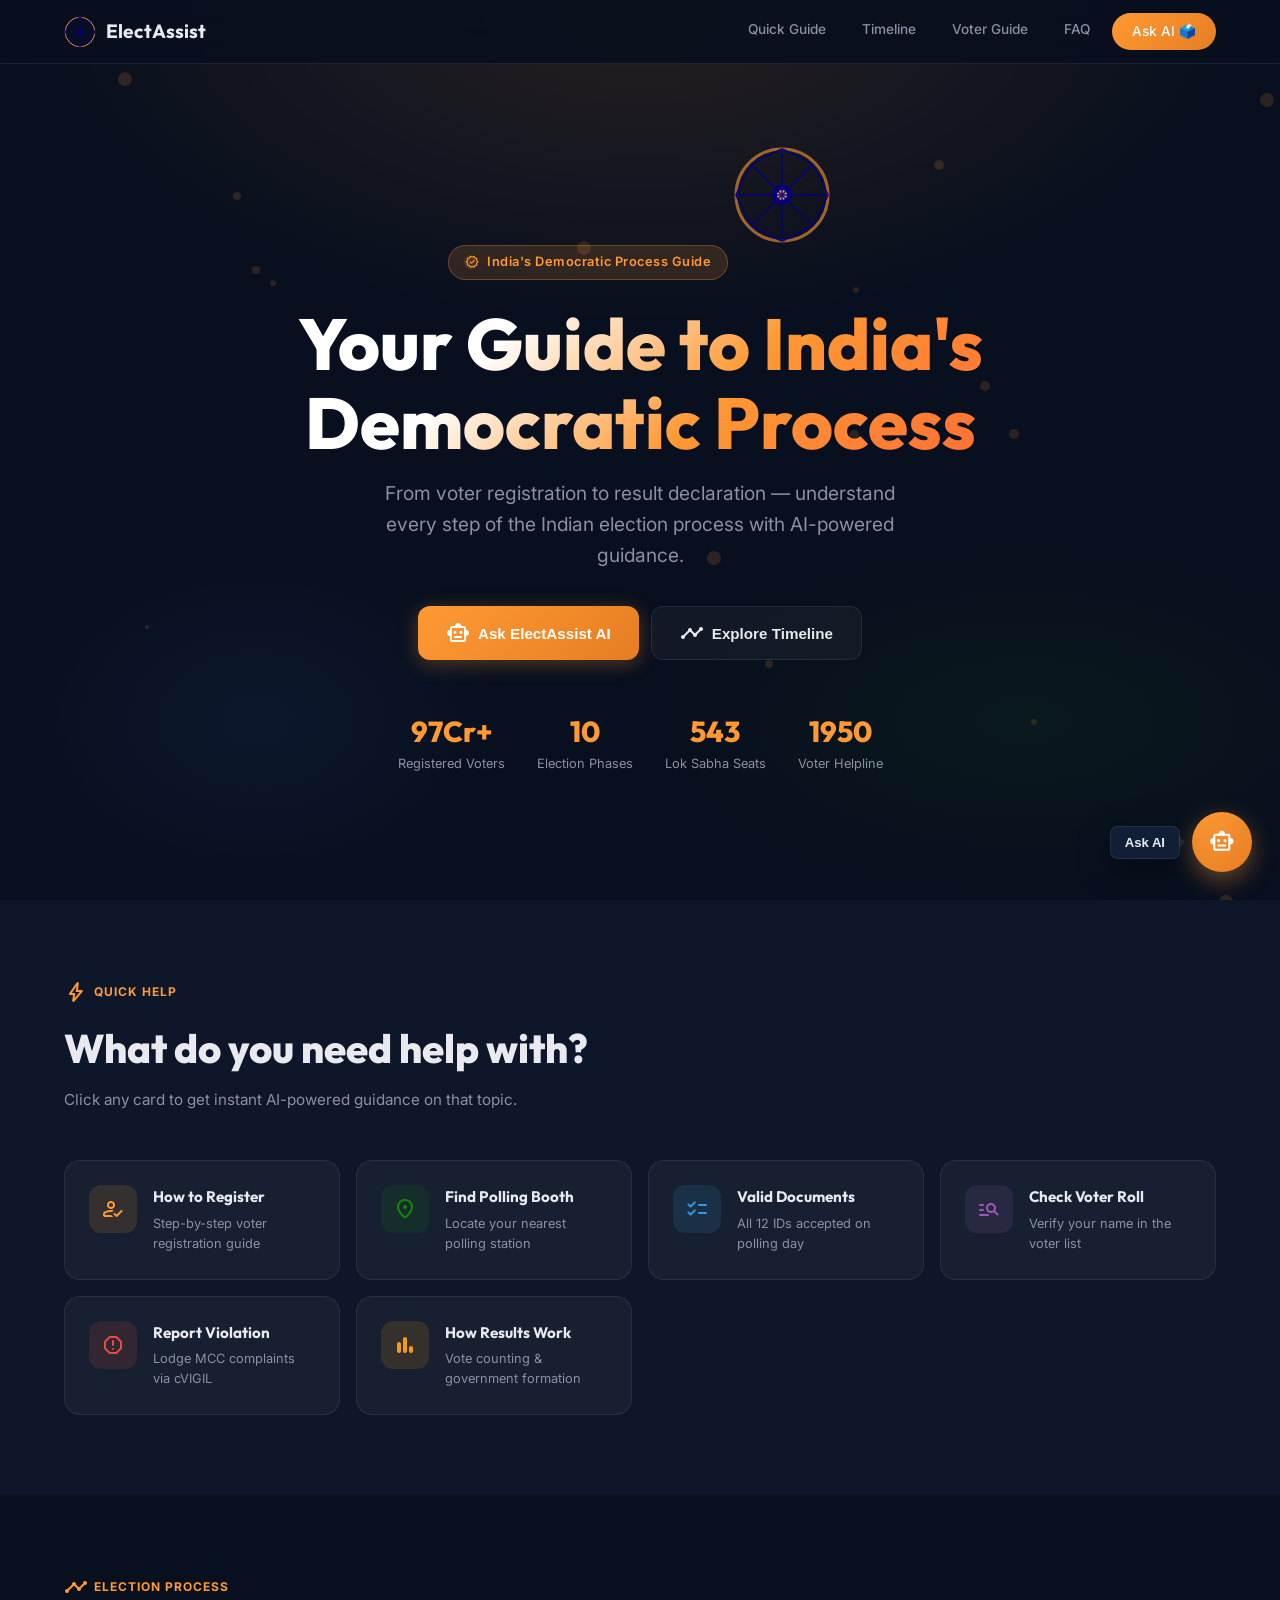
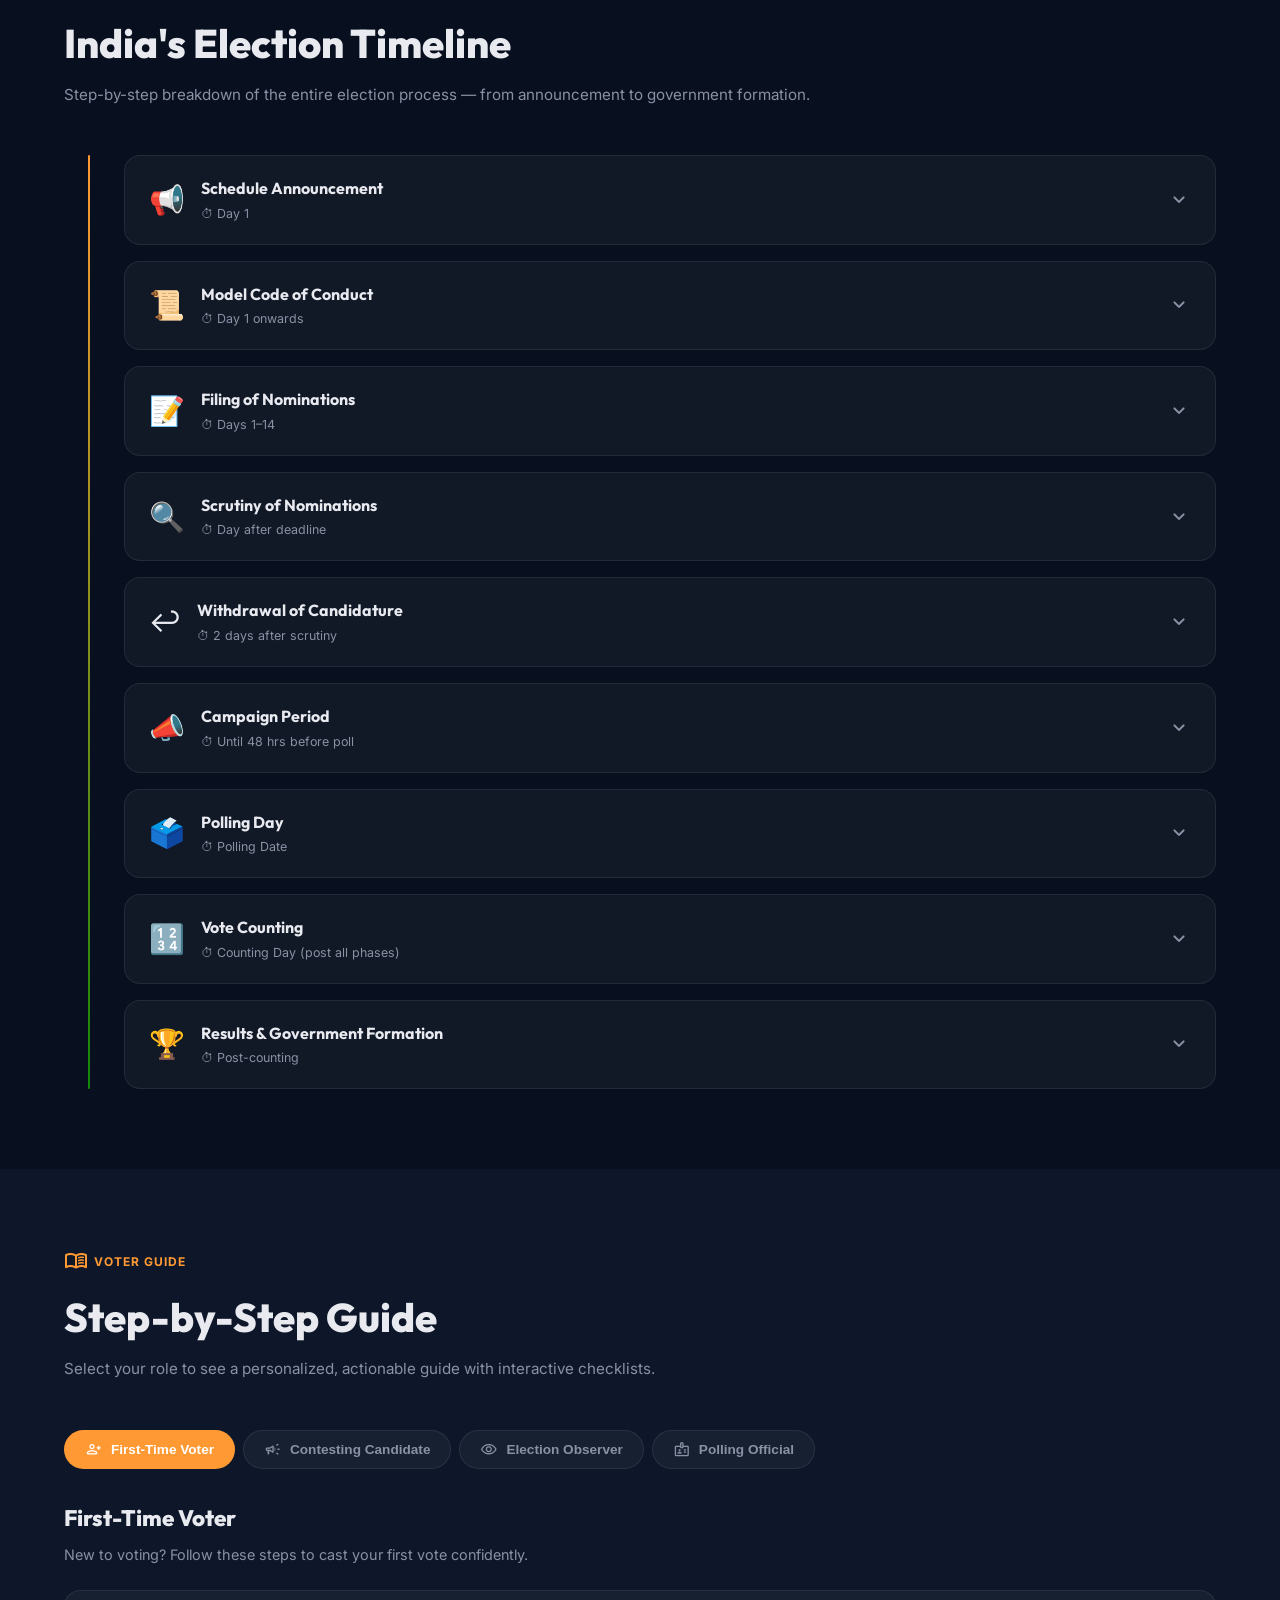
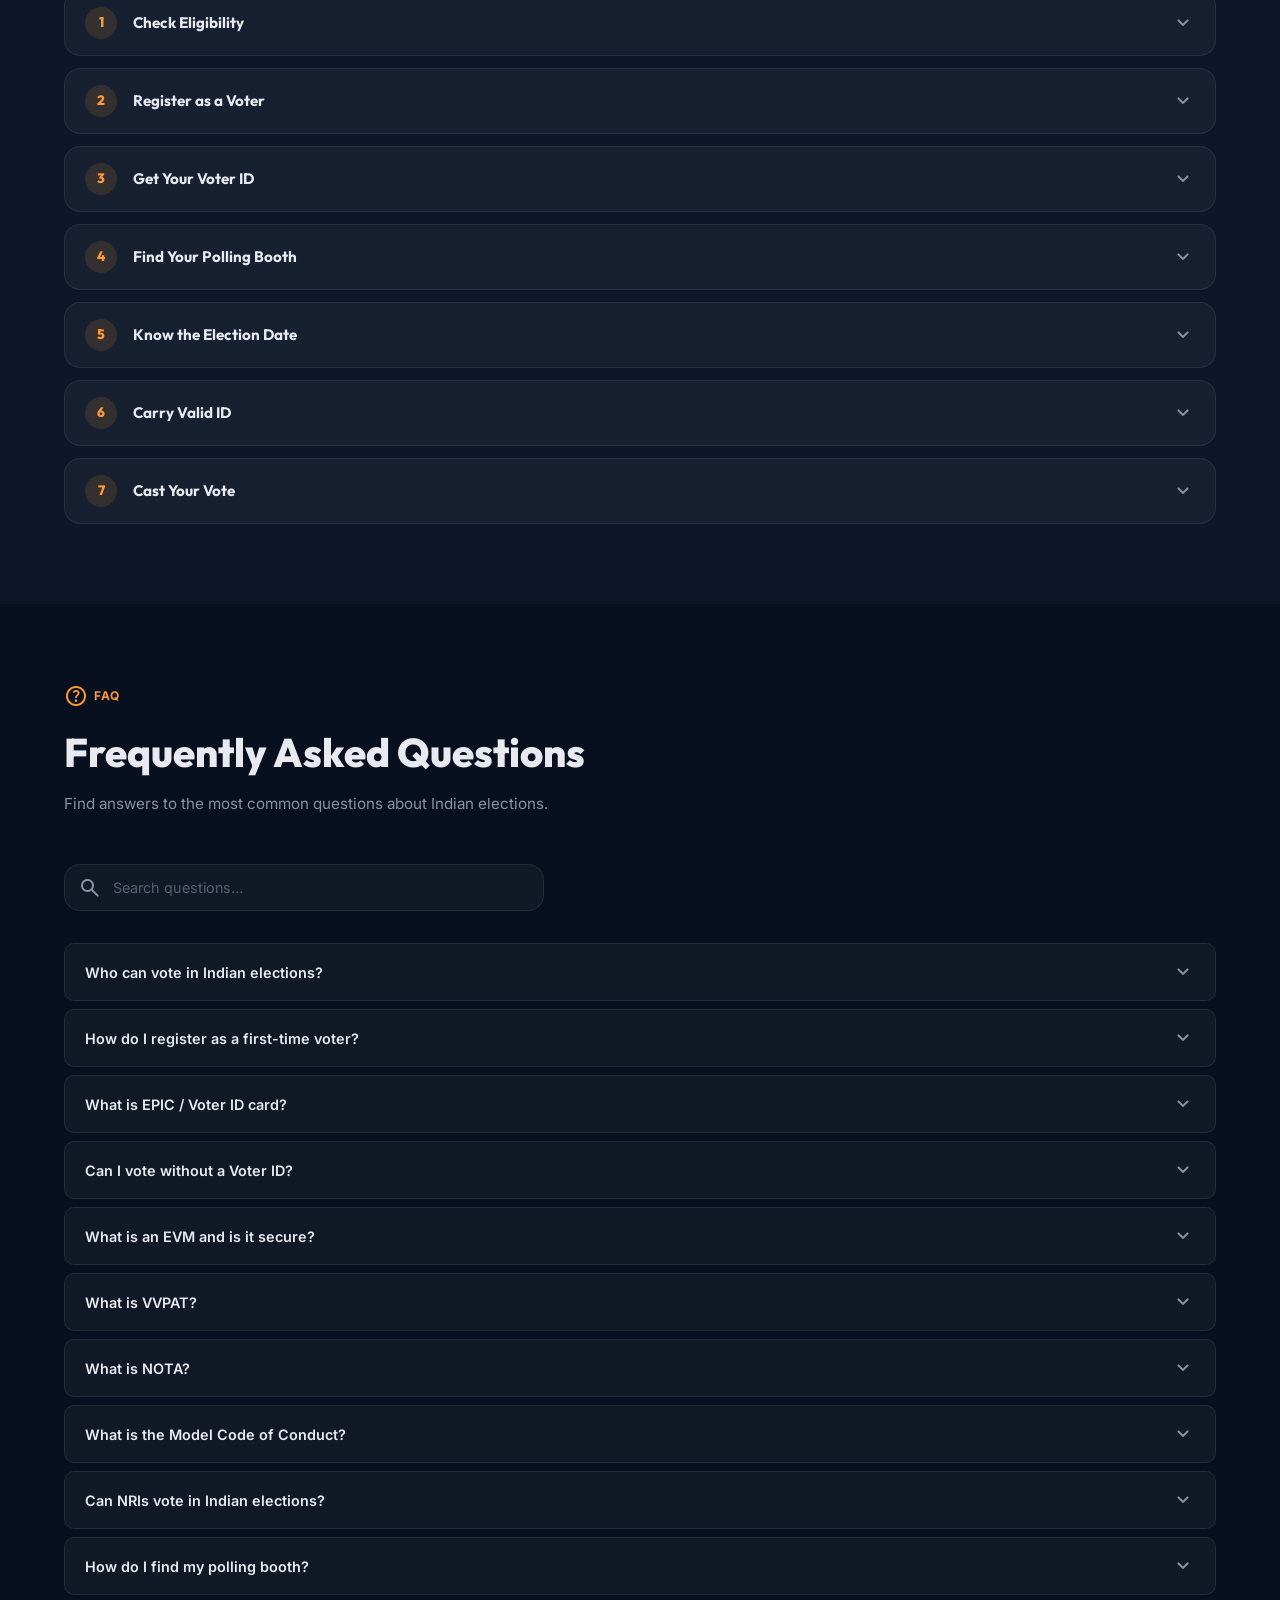
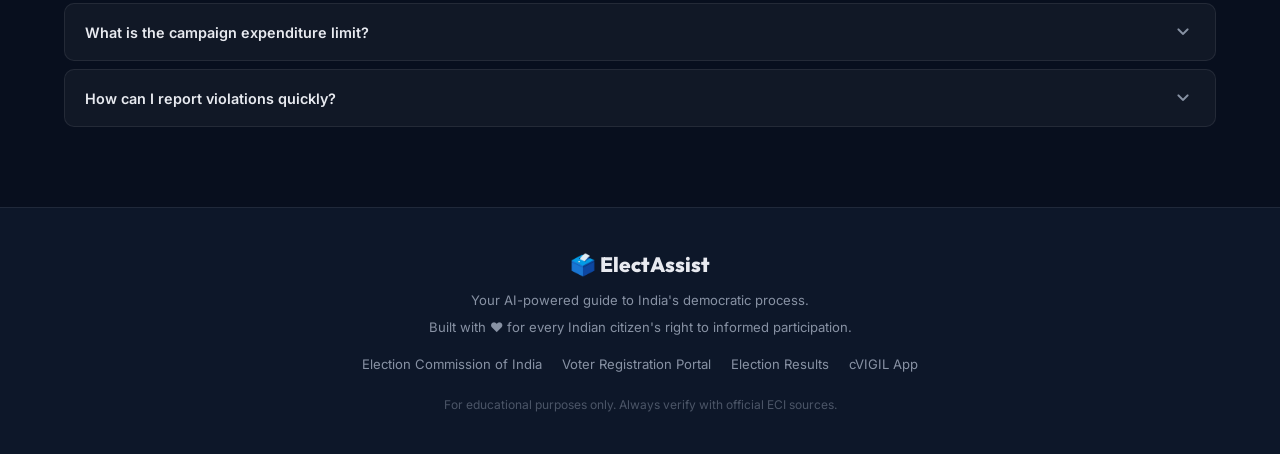
==== index.html @ b1b95fb3 "Fix apiKey ReferenceError in sendMessage" ====
<!DOCTYPE html>
<html lang="en">
<head>
  <meta charset="UTF-8" />
  <meta name="viewport" content="width=device-width, initial-scale=1.0" />
  <meta name="description" content="ElectAssist — Your AI-powered guide to India's election process. Understand voter registration, election timelines, EVMs, candidate nomination, and more." />
  <meta property="og:title" content="ElectAssist — India Election Process Assistant" />
  <meta property="og:description" content="Interactive AI guide to understanding Indian elections, voter registration, timelines, and democratic processes." />
  <title>ElectAssist — India Election Process Assistant</title>
  <link rel="stylesheet" href="styles.css" />
  <link rel="stylesheet" href="https://fonts.googleapis.com/css2?family=Material+Symbols+Rounded:opsz,wght,FILL,GRAD@24,400,1,0" />
</head>
<body>

<!-- ── NAV ── -->
<nav>
  <a href="#" class="nav-logo">
    <svg class="chakra-icon" viewBox="0 0 100 100" fill="none" xmlns="http://www.w3.org/2000/svg">
      <circle cx="50" cy="50" r="46" stroke="#FF9933" stroke-width="3"/>
      <circle cx="50" cy="50" r="8" fill="#000080"/>
      <g stroke="#000080" stroke-width="2.2">
        <line x1="50" y1="4" x2="50" y2="96"/>
        <line x1="4" y1="50" x2="96" y2="50"/>
        <line x1="19.7" y1="19.7" x2="80.3" y2="80.3"/>
        <line x1="80.3" y1="19.7" x2="19.7" y2="80.3"/>
        <line x1="50" y1="4" x2="67.3" y2="12"/>
        <line x1="50" y1="4" x2="32.7" y2="12"/>
        <line x1="96" y1="50" x2="88" y2="67.3"/>
        <line x1="96" y1="50" x2="88" y2="32.7"/>
        <line x1="50" y1="96" x2="32.7" y2="88"/>
        <line x1="50" y1="96" x2="67.3" y2="88"/>
        <line x1="4" y1="50" x2="12" y2="32.7"/>
        <line x1="4" y1="50" x2="12" y2="67.3"/>
        <line x1="19.7" y1="19.7" x2="12" y2="32.7"/>
        <line x1="19.7" y1="19.7" x2="32.7" y2="12"/>
        <line x1="80.3" y1="19.7" x2="67.3" y2="12"/>
        <line x1="80.3" y1="19.7" x2="88" y2="32.7"/>
        <line x1="80.3" y1="80.3" x2="88" y2="67.3"/>
        <line x1="80.3" y1="80.3" x2="67.3" y2="88"/>
        <line x1="19.7" y1="80.3" x2="32.7" y2="88"/>
        <line x1="19.7" y1="80.3" x2="12" y2="67.3"/>
        <line x1="50" y1="4" x2="57" y2="7.5"/>
        <line x1="50" y1="4" x2="43" y2="7.5"/>
        <line x1="96" y1="50" x2="92.5" y2="57"/>
        <line x1="96" y1="50" x2="92.5" y2="43"/>
      </g>
    </svg>
    ElectAssist
  </a>
  <div class="nav-links">
    <a href="#quick-actions">Quick Guide</a>
    <a href="#timeline">Timeline</a>
    <a href="#guide">Voter Guide</a>
    <a href="#faq">FAQ</a>
    <a href="#" class="nav-cta" onclick="toggleChat(); return false;">Ask AI 🗳️</a>
  </div>
</nav>

<!-- ── HERO ── -->
<section id="hero">
  <div class="hero-bg"></div>
  <div class="hero-particles" id="particles"></div>
  <div class="hero-content">
    <div class="hero-badge">
      <span class="material-symbols-rounded" style="font-size:0.9rem">verified</span>
      India's Democratic Process Guide
    </div>
    <svg class="hero-ashoka" viewBox="0 0 200 200" fill="none" xmlns="http://www.w3.org/2000/svg">
      <circle cx="100" cy="100" r="92" stroke="#FF9933" stroke-width="6" opacity="0.6"/>
      <circle cx="100" cy="100" r="20" fill="#000080"/>
      <circle cx="100" cy="100" r="10" fill="#FF9933"/>
      <g stroke="#000080" stroke-width="3" opacity="0.9">
        <line x1="100" y1="8" x2="100" y2="192"/>
        <line x1="8" y1="100" x2="192" y2="100"/>
        <line x1="39.4" y1="39.4" x2="160.6" y2="160.6"/>
        <line x1="160.6" y1="39.4" x2="39.4" y2="160.6"/>
        <line x1="100" y1="8" x2="134.6" y2="24"/>
        <line x1="100" y1="8" x2="65.4" y2="24"/>
        <line x1="192" y1="100" x2="176" y2="134.6"/>
        <line x1="192" y1="100" x2="176" y2="65.4"/>
        <line x1="100" y1="192" x2="65.4" y2="176"/>
        <line x1="100" y1="192" x2="134.6" y2="176"/>
        <line x1="8" y1="100" x2="24" y2="65.4"/>
        <line x1="8" y1="100" x2="24" y2="134.6"/>
        <line x1="39.4" y1="39.4" x2="24" y2="65.4"/>
        <line x1="39.4" y1="39.4" x2="65.4" y2="24"/>
        <line x1="160.6" y1="39.4" x2="134.6" y2="24"/>
        <line x1="160.6" y1="39.4" x2="176" y2="65.4"/>
        <line x1="160.6" y1="160.6" x2="176" y2="134.6"/>
        <line x1="160.6" y1="160.6" x2="134.6" y2="176"/>
        <line x1="39.4" y1="160.6" x2="65.4" y2="176"/>
        <line x1="39.4" y1="160.6" x2="24" y2="134.6"/>
        <line x1="100" y1="8" x2="114" y2="15"/>
        <line x1="100" y1="8" x2="86" y2="15"/>
        <line x1="192" y1="100" x2="185" y2="114"/>
        <line x1="192" y1="100" x2="185" y2="86"/>
        <line x1="100" y1="192" x2="86" y2="185"/>
        <line x1="100" y1="192" x2="114" y2="185"/>
        <line x1="8" y1="100" x2="15" y2="86"/>
        <line x1="8" y1="100" x2="15" y2="114"/>
      </g>
    </svg>
    <h1 class="hero-title">Your Guide to India's Democratic Process</h1>
    <p class="hero-subtitle">
      From voter registration to result declaration — understand every step of the Indian election process with AI-powered guidance.
    </p>
    <div class="hero-btns">
      <button class="btn-primary" onclick="toggleChat()">
        <span class="material-symbols-rounded">smart_toy</span> Ask ElectAssist AI
      </button>
      <button class="btn-secondary" onclick="document.getElementById('timeline').scrollIntoView({behavior:'smooth'})">
        <span class="material-symbols-rounded">timeline</span> Explore Timeline
      </button>
    </div>
    <div class="hero-stats">
      <div class="stat"><div class="stat-num">97Cr+</div><div class="stat-label">Registered Voters</div></div>
      <div class="stat"><div class="stat-num">10</div><div class="stat-label">Election Phases</div></div>
      <div class="stat"><div class="stat-num">543</div><div class="stat-label">Lok Sabha Seats</div></div>
      <div class="stat"><div class="stat-num">1950</div><div class="stat-label">Voter Helpline</div></div>
    </div>
  </div>
</section>

<!-- ── QUICK ACTIONS ── -->
<section id="quick-actions">
  <div class="section-label"><span class="material-symbols-rounded">bolt</span> Quick Help</div>
  <h2 class="section-title">What do you need help with?</h2>
  <p class="section-sub">Click any card to get instant AI-powered guidance on that topic.</p>
  <div class="qa-grid" id="qa-grid"></div>
</section>

<!-- ── TIMELINE ── -->
<section id="timeline">
  <div class="section-label"><span class="material-symbols-rounded">timeline</span> Election Process</div>
  <h2 class="section-title">India's Election Timeline</h2>
  <p class="section-sub">Step-by-step breakdown of the entire election process — from announcement to government formation.</p>
  <div class="timeline-container">
    <div class="timeline-track"></div>
    <div class="timeline-items" id="timeline-items"></div>
  </div>
</section>

<!-- ── VOTER GUIDE ── -->
<section id="guide">
  <div class="section-label"><span class="material-symbols-rounded">menu_book</span> Voter Guide</div>
  <h2 class="section-title">Step-by-Step Guide</h2>
  <p class="section-sub">Select your role to see a personalized, actionable guide with interactive checklists.</p>
  <div class="guide-tabs" id="guide-tabs"></div>
  <div id="guide-content"></div>
</section>

<!-- ── FAQ ── -->
<section id="faq">
  <div class="section-label"><span class="material-symbols-rounded">help</span> FAQ</div>
  <h2 class="section-title">Frequently Asked Questions</h2>
  <p class="section-sub">Find answers to the most common questions about Indian elections.</p>
  <div class="faq-search-wrap">
    <span class="material-symbols-rounded faq-search-icon">search</span>
    <input type="text" id="faq-search" class="faq-search" placeholder="Search questions…" autocomplete="off" />
  </div>
  <div class="faq-list" id="faq-list"></div>
</section>

<!-- ── FOOTER ── -->
<footer>
  <div class="footer-logo">🗳️ ElectAssist</div>
  <p>Your AI-powered guide to India's democratic process.</p>
  <p style="margin-top:6px">Built with ❤️ for every Indian citizen's right to informed participation.</p>
  <div class="footer-links">
    <a href="https://eci.gov.in" target="_blank" rel="noopener">Election Commission of India</a>
    <a href="https://voters.eci.gov.in" target="_blank" rel="noopener">Voter Registration Portal</a>
    <a href="https://results.eci.gov.in" target="_blank" rel="noopener">Election Results</a>
    <a href="https://cvigil.eci.gov.in" target="_blank" rel="noopener">cVIGIL App</a>
  </div>
  <p style="margin-top:20px; font-size:0.75rem; opacity:0.5">For educational purposes only. Always verify with official ECI sources.</p>
</footer>

<!-- ── CHAT FAB ── -->
<button id="chat-fab" aria-label="Open Election Assistant">
  <span class="material-symbols-rounded">smart_toy</span>
  <span id="chat-fab-label">Ask AI</span>
</button>

<!-- ── CHAT PANEL ── -->
<div id="chat-panel" role="dialog" aria-label="ElectAssist Chat">
  <div class="chat-header">
    <div class="chat-avatar">🗳️</div>
    <div class="chat-header-info">
      <h4>ElectAssist AI</h4>
      <div class="chat-status">Online · India Elections Expert</div>
    </div>
    <button id="chat-close" aria-label="Close chat"><span class="material-symbols-rounded">close</span></button>
  </div>

  <div class="chat-messages" id="chat-messages"></div>

  <div class="chat-chips">
    <button class="chat-chip" data-msg="How do I register as a voter?">📋 Register</button>
    <button class="chat-chip" data-msg="What is VVPAT and how does it work?">🖨️ VVPAT</button>
    <button class="chat-chip" data-msg="What is NOTA?">❌ NOTA</button>
    <button class="chat-chip" data-msg="How do I report a MCC violation using cVIGIL?">🚨 Report</button>
    <button class="chat-chip" data-msg="What documents do I need to vote?">🪪 Valid IDs</button>
  </div>

  <div class="chat-input-row">
    <input type="text" id="chat-input" placeholder="Ask about Indian elections…" autocomplete="off" />
    <button id="chat-send" aria-label="Send">
      <span class="material-symbols-rounded">send</span>
    </button>
  </div>
</div>

<script src="data.js?v=7"></script>
<script src="app.js?v=7"></script>
</body>
</html>
---- styles.css ----
@import url('https://fonts.googleapis.com/css2?family=Outfit:wght@300;400;500;600;700;800&family=Inter:wght@300;400;500;600&display=swap');
@import url('https://fonts.googleapis.com/css2?family=Material+Symbols+Rounded:opsz,wght,FILL,GRAD@24,400,1,0');

:root {
  --bg: #080f1e;
  --bg2: #0d1729;
  --bg3: #111f36;
  --glass: rgba(255,255,255,0.04);
  --glass-border: rgba(255,255,255,0.08);
  --saffron: #FF9933;
  --saffron-dim: rgba(255,153,51,0.15);
  --green: #138808;
  --green-dim: rgba(19,136,8,0.15);
  --blue: #3a7bd5;
  --blue-dim: rgba(58,123,213,0.15);
  --purple: #8e44ad;
  --red: #e74c3c;
  --gold: #f1c40f;
  --text: #e8eaf0;
  --text-muted: #8892a4;
  --text-dim: #556070;
  --radius: 16px;
  --radius-sm: 10px;
  --shadow: 0 8px 32px rgba(0,0,0,0.4);
  --transition: 0.3s cubic-bezier(0.4,0,0.2,1);
}

*, *::before, *::after { box-sizing: border-box; margin: 0; padding: 0; }

html { scroll-behavior: smooth; }

body {
  font-family: 'Inter', sans-serif;
  background: var(--bg);
  color: var(--text);
  line-height: 1.6;
  overflow-x: hidden;
}

h1,h2,h3,h4 { font-family: 'Outfit', sans-serif; }

a { color: inherit; text-decoration: none; }

/* ── SCROLLBAR ── */
::-webkit-scrollbar { width: 6px; }
::-webkit-scrollbar-track { background: var(--bg); }
::-webkit-scrollbar-thumb { background: var(--glass-border); border-radius: 3px; }

/* ── NAV ── */
nav {
  position: fixed; top: 0; left: 0; right: 0; z-index: 100;
  display: flex; align-items: center; justify-content: space-between;
  padding: 0 5%; height: 64px;
  background: rgba(8,15,30,0.85);
  backdrop-filter: blur(20px);
  border-bottom: 1px solid var(--glass-border);
}
.nav-logo { display: flex; align-items: center; gap: 10px; font-family:'Outfit',sans-serif; font-weight:700; font-size:1.2rem; }
.nav-logo .chakra-icon { width:32px; height:32px; animation: spin 20s linear infinite; }
.nav-links { display:flex; gap:8px; }
.nav-links a {
  padding:6px 14px; border-radius:20px; font-size:0.85rem; font-weight:500;
  color:var(--text-muted); transition:var(--transition);
}
.nav-links a:hover { color:var(--text); background:var(--glass); }
.nav-cta {
  background: linear-gradient(135deg, var(--saffron), #e67e22);
  color:#fff !important; padding:8px 20px !important; border-radius:20px !important;
}
.nav-cta:hover { opacity:0.9; transform:translateY(-1px); }

/* ── HERO ── */
#hero {
  min-height: 100vh; display:flex; align-items:center; justify-content:center;
  text-align:center; padding: 80px 5% 60px;
  position:relative; overflow:hidden;
}
.hero-bg {
  position:absolute; inset:0; z-index:0;
  background: radial-gradient(ellipse 80% 60% at 50% 0%, rgba(255,153,51,0.12) 0%, transparent 60%),
              radial-gradient(ellipse 60% 40% at 80% 80%, rgba(19,136,8,0.08) 0%, transparent 50%),
              radial-gradient(ellipse 40% 40% at 20% 80%, rgba(58,123,213,0.08) 0%, transparent 50%);
}
.hero-particles { position:absolute; inset:0; z-index:0; overflow:hidden; }
.particle {
  position:absolute; border-radius:50%;
  background:var(--saffron); opacity:0.15;
  animation: float var(--dur, 8s) ease-in-out infinite;
  animation-delay: var(--delay, 0s);
}
.hero-content { position:relative; z-index:1; max-width:760px; margin:0 auto; }
.hero-badge {
  display:inline-flex; align-items:center; gap:8px;
  background:var(--saffron-dim); border:1px solid rgba(255,153,51,0.3);
  color:var(--saffron); padding:6px 16px; border-radius:20px;
  font-size:0.8rem; font-weight:600; letter-spacing:0.5px;
  margin-bottom:24px; animation: fadeUp 0.6s ease both;
}
.hero-ashoka {
  width:100px; height:100px; margin:0 auto 24px;
  animation: fadeUp 0.7s ease both, spin 30s linear infinite;
}
.hero-title {
  font-size: clamp(2.5rem, 6vw, 4.5rem);
  font-weight:800; line-height:1.1;
  background: linear-gradient(135deg, #fff 30%, var(--saffron) 60%, #FF6B35 100%);
  -webkit-background-clip:text; -webkit-text-fill-color:transparent;
  animation: fadeUp 0.8s ease both;
}
.hero-subtitle {
  font-size: clamp(1rem, 2vw, 1.2rem); color:var(--text-muted);
  margin:16px auto 36px; max-width:520px;
  animation: fadeUp 0.9s ease both;
}
.hero-btns { display:flex; gap:12px; justify-content:center; flex-wrap:wrap; animation: fadeUp 1s ease both; }
.btn-primary {
  display:inline-flex; align-items:center; gap:8px;
  background:linear-gradient(135deg, var(--saffron), #e67e22);
  color:#fff; padding:14px 28px; border-radius:12px;
  font-weight:600; font-size:0.95rem; border:none; cursor:pointer;
  transition:var(--transition); box-shadow:0 4px 20px rgba(255,153,51,0.3);
}
.btn-primary:hover { transform:translateY(-2px); box-shadow:0 8px 30px rgba(255,153,51,0.4); }
.btn-secondary {
  display:inline-flex; align-items:center; gap:8px;
  background:var(--glass); border:1px solid var(--glass-border);
  color:var(--text); padding:14px 28px; border-radius:12px;
  font-weight:600; font-size:0.95rem; cursor:pointer;
  transition:var(--transition); backdrop-filter:blur(10px);
}
.btn-secondary:hover { background:rgba(255,255,255,0.08); transform:translateY(-2px); }
.hero-stats { display:flex; gap:32px; justify-content:center; margin-top:48px; flex-wrap:wrap; animation: fadeUp 1.1s ease both; }
.stat { text-align:center; }
.stat-num { font-family:'Outfit',sans-serif; font-size:1.8rem; font-weight:800; color:var(--saffron); }
.stat-label { font-size:0.8rem; color:var(--text-muted); }

/* ── SECTION BASE ── */
section { padding:80px 5%; }
.section-label {
  display:inline-flex; align-items:center; gap:6px;
  font-size:0.75rem; font-weight:700; letter-spacing:1px; text-transform:uppercase;
  color:var(--saffron); margin-bottom:12px;
}
.section-title { font-size:clamp(1.8rem, 4vw, 2.5rem); font-weight:800; margin-bottom:8px; }
.section-sub { color:var(--text-muted); font-size:0.95rem; margin-bottom:48px; }

/* ── QUICK ACTIONS ── */
#quick-actions { background:var(--bg2); }
.qa-grid {
  display:grid; grid-template-columns:repeat(auto-fill, minmax(240px, 1fr));
  gap:16px;
}
.qa-card {
  background:var(--glass); border:1px solid var(--glass-border);
  border-radius:var(--radius); padding:24px;
  cursor:pointer; transition:var(--transition);
  display:flex; align-items:flex-start; gap:16px;
}
.qa-card:hover { background:rgba(255,255,255,0.07); transform:translateY(-4px); box-shadow:var(--shadow); }
.qa-icon {
  width:48px; height:48px; border-radius:12px;
  display:flex; align-items:center; justify-content:center;
  font-size:1.4rem; flex-shrink:0;
}
.qa-card h3 { font-size:0.95rem; font-weight:700; margin-bottom:4px; }
.qa-card p { font-size:0.8rem; color:var(--text-muted); }

/* ── TIMELINE ── */
#timeline { background:var(--bg); }
.timeline-container { position:relative; }
.timeline-track {
  position:absolute; left:24px; top:0; bottom:0; width:2px;
  background:linear-gradient(to bottom, var(--saffron), var(--green));
  border-radius:2px;
}
.timeline-items { display:flex; flex-direction:column; gap:16px; padding-left:60px; }
.tl-item {
  background:var(--glass); border:1px solid var(--glass-border);
  border-radius:var(--radius); overflow:hidden; transition:var(--transition);
  position:relative;
}
.tl-item::before {
  content:''; position:absolute; left:-36px; top:24px;
  width:14px; height:14px; border-radius:50%;
  background:var(--item-color, var(--saffron));
  box-shadow:0 0 12px var(--item-color, var(--saffron));
  border:2px solid var(--bg);
}
.tl-header {
  display:flex; align-items:center; gap:16px; padding:20px 24px;
  cursor:pointer; user-select:none;
}
.tl-phase-icon { font-size:1.8rem; flex-shrink:0; }
.tl-phase-info { flex:1; }
.tl-phase-info h3 { font-size:1rem; font-weight:700; }
.tl-phase-info .tl-duration { font-size:0.78rem; color:var(--text-muted); margin-top:2px; }
.tl-toggle { color:var(--text-muted); transition:var(--transition); font-size:1.3rem; }
.tl-item.open .tl-toggle { transform:rotate(180deg); color:var(--saffron); }
.tl-body {
  max-height:0; overflow:hidden; transition:max-height 0.4s ease;
  border-top:0 solid var(--glass-border);
}
.tl-item.open .tl-body { max-height:600px; border-top-width:1px; }
.tl-body-inner { padding:20px 24px; }
.tl-desc { color:var(--text-muted); font-size:0.9rem; margin-bottom:16px; }
.tl-steps { list-style:none; display:flex; flex-direction:column; gap:8px; margin-bottom:16px; }
.tl-steps li {
  display:flex; align-items:flex-start; gap:10px;
  font-size:0.88rem; padding:8px 12px;
  background:rgba(255,255,255,0.03); border-radius:8px;
}
.tl-steps li::before { content:'→'; color:var(--saffron); flex-shrink:0; }
.tl-facts { display:flex; flex-direction:column; gap:6px; }
.tl-fact {
  display:flex; align-items:flex-start; gap:8px;
  font-size:0.82rem; color:var(--text-muted);
}
.tl-fact::before { content:'💡'; flex-shrink:0; }

/* ── VOTER GUIDE ── */
#guide { background:var(--bg2); }
.guide-tabs { display:flex; gap:8px; flex-wrap:wrap; margin-bottom:32px; }
.guide-tab {
  display:flex; align-items:center; gap:8px;
  padding:10px 20px; border-radius:24px;
  background:var(--glass); border:1px solid var(--glass-border);
  font-size:0.85rem; font-weight:600; cursor:pointer;
  transition:var(--transition); color:var(--text-muted);
}
.guide-tab:hover { color:var(--text); background:rgba(255,255,255,0.07); }
.guide-tab.active { color:#fff; border-color:transparent; }
.guide-tab .material-symbols-rounded { font-size:1.1rem; }
.guide-content { display:none; }
.guide-content.active { display:block; animation:fadeUp 0.3s ease; }
.guide-header { margin-bottom:24px; }
.guide-header h3 { font-size:1.4rem; font-weight:800; margin-bottom:6px; }
.guide-header p { color:var(--text-muted); font-size:0.9rem; }
.guide-steps { display:flex; flex-direction:column; gap:12px; }
.gs-item {
  background:var(--glass); border:1px solid var(--glass-border);
  border-radius:var(--radius); overflow:hidden;
}
.gs-header {
  display:flex; align-items:center; gap:16px;
  padding:16px 20px; cursor:pointer;
}
.gs-num {
  width:32px; height:32px; border-radius:50%;
  display:flex; align-items:center; justify-content:center;
  font-family:'Outfit',sans-serif; font-weight:800; font-size:0.85rem;
  flex-shrink:0;
}
.gs-header h4 { font-size:0.95rem; font-weight:700; flex:1; }
.gs-chevron { color:var(--text-muted); transition:var(--transition); }
.gs-item.open .gs-chevron { transform:rotate(180deg); }
.gs-body { max-height:0; overflow:hidden; transition:max-height 0.3s ease; }
.gs-item.open .gs-body { max-height:400px; }
.gs-body-inner { padding:0 20px 20px; }
.gs-detail { font-size:0.88rem; color:var(--text-muted); margin-bottom:14px; }
.gs-checklist { display:flex; flex-direction:column; gap:8px; }
.gs-check {
  display:flex; align-items:center; gap:10px;
  font-size:0.85rem; cursor:pointer; user-select:none;
}
.gs-check input { display:none; }
.check-box {
  width:20px; height:20px; border-radius:6px;
  border:2px solid var(--glass-border); flex-shrink:0;
  display:flex; align-items:center; justify-content:center;
  transition:var(--transition);
}
.gs-check input:checked + .check-box {
  background:var(--green); border-color:var(--green);
}
.gs-check input:checked + .check-box::after { content:'✓'; color:#fff; font-size:0.75rem; font-weight:700; }
.gs-check input:checked ~ span { color:var(--text-muted); text-decoration:line-through; }

/* ── FAQ ── */
#faq { background:var(--bg); }
.faq-search-wrap {
  position:relative; max-width:480px; margin-bottom:32px;
}
.faq-search {
  width:100%; padding:14px 20px 14px 48px;
  background:var(--glass); border:1px solid var(--glass-border);
  border-radius:var(--radius); color:var(--text); font-size:0.9rem;
  font-family:'Inter',sans-serif; outline:none; transition:var(--transition);
}
.faq-search:focus { border-color:var(--saffron); background:rgba(255,153,51,0.05); }
.faq-search::placeholder { color:var(--text-dim); }
.faq-search-icon {
  position:absolute; left:14px; top:50%; transform:translateY(-50%);
  color:var(--text-muted); font-size:1.2rem;
}
.faq-list { display:flex; flex-direction:column; gap:8px; }
.faq-item {
  background:var(--glass); border:1px solid var(--glass-border);
  border-radius:var(--radius-sm); overflow:hidden; transition:var(--transition);
}
.faq-item.hidden { display:none; }
.faq-q {
  display:flex; align-items:center; justify-content:space-between; gap:12px;
  padding:16px 20px; cursor:pointer; font-weight:600; font-size:0.9rem;
}
.faq-q:hover { background:var(--glass); }
.faq-arrow { flex-shrink:0; color:var(--text-muted); transition:var(--transition); }
.faq-item.open .faq-arrow { transform:rotate(180deg); color:var(--saffron); }
.faq-a { max-height:0; overflow:hidden; transition:max-height 0.3s ease; }
.faq-item.open .faq-a { max-height:300px; }
.faq-a p { padding:0 20px 16px; font-size:0.88rem; color:var(--text-muted); line-height:1.7; }

/* ── CHAT FAB ── */
#chat-fab {
  position:fixed; bottom:28px; right:28px; z-index:200;
  width:60px; height:60px; border-radius:50%; border:none; cursor:pointer;
  background:linear-gradient(135deg, var(--saffron), #e67e22);
  color:#fff; box-shadow:0 8px 24px rgba(255,153,51,0.4);
  display:flex; align-items:center; justify-content:center;
  transition:var(--transition); animation:pulse-fab 3s ease infinite;
}
#chat-fab:hover { transform:scale(1.1); box-shadow:0 12px 32px rgba(255,153,51,0.5); }
#chat-fab .material-symbols-rounded { font-size:1.6rem; }
#chat-fab-label {
  position:absolute; right:72px; background:var(--bg3);
  border:1px solid var(--glass-border); color:var(--text);
  padding:8px 14px; border-radius:8px; font-size:0.82rem; font-weight:600;
  white-space:nowrap; pointer-events:none;
  box-shadow:var(--shadow);
}
#chat-fab-label::after {
  content:''; position:absolute; right:-6px; top:50%; transform:translateY(-50%);
  border:6px solid transparent; border-right:0; border-left-color:var(--glass-border);
}

/* ── CHAT PANEL ── */
#chat-panel {
  position:fixed; bottom:100px; right:28px; z-index:199;
  width:min(420px, calc(100vw - 32px));
  background:var(--bg2); border:1px solid var(--glass-border);
  border-radius:20px; box-shadow:0 20px 60px rgba(0,0,0,0.6);
  display:flex; flex-direction:column; overflow:hidden;
  max-height:600px; height:600px;
  transform:scale(0.9) translateY(20px); opacity:0;
  pointer-events:none; transition:var(--transition);
  transform-origin:bottom right;
}
#chat-panel.open {
  transform:scale(1) translateY(0); opacity:1; pointer-events:all;
}
.chat-header {
  display:flex; align-items:center; gap:12px; padding:16px 20px;
  background:linear-gradient(135deg, rgba(255,153,51,0.15), rgba(19,136,8,0.1));
  border-bottom:1px solid var(--glass-border); flex-shrink:0;
}
.chat-avatar {
  width:40px; height:40px; border-radius:50%;
  background:linear-gradient(135deg, var(--saffron), #e67e22);
  display:flex; align-items:center; justify-content:center; font-size:1.2rem;
}
.chat-header-info { flex:1; }
.chat-header-info h4 { font-size:0.95rem; font-weight:700; }
.chat-status { font-size:0.75rem; color:#4ade80; display:flex; align-items:center; gap:4px; }
.chat-status::before { content:''; width:6px; height:6px; border-radius:50%; background:#4ade80; display:inline-block; }
#chat-close { background:none; border:none; color:var(--text-muted); cursor:pointer; font-size:1.2rem; padding:4px; }
#chat-close:hover { color:var(--text); }

/* API Key Banner */
#api-key-banner {
  background:rgba(255,153,51,0.1); border-bottom:1px solid rgba(255,153,51,0.2);
  padding:12px 16px; flex-shrink:0;
}
#api-key-banner p { font-size:0.78rem; color:var(--text-muted); margin-bottom:8px; }
.api-key-row { display:flex; gap:8px; }
#api-key-input {
  flex:1; padding:8px 12px; background:var(--bg); border:1px solid var(--glass-border);
  border-radius:8px; color:var(--text); font-size:0.82rem; outline:none;
}
#api-key-input:focus { border-color:var(--saffron); }
#api-key-submit {
  padding:8px 14px; background:var(--saffron); border:none; border-radius:8px;
  color:#fff; font-size:0.82rem; font-weight:600; cursor:pointer; transition:var(--transition);
}
#api-key-submit:hover { opacity:0.85; }

.chat-messages {
  flex:1; overflow-y:auto; padding:16px; display:flex;
  flex-direction:column; gap:12px;
}
.chat-msg { display:flex; gap:10px; animation:fadeUp 0.2s ease; }
.chat-msg.user { flex-direction:row-reverse; }
.msg-avatar {
  width:32px; height:32px; border-radius:50%; flex-shrink:0;
  display:flex; align-items:center; justify-content:center; font-size:0.9rem;
  margin-top:2px;
}
.chat-msg.ai .msg-avatar { background:linear-gradient(135deg,var(--saffron),#e67e22); }
.chat-msg.user .msg-avatar { background:var(--bg3); border:1px solid var(--glass-border); }
.msg-bubble {
  max-width:78%; padding:12px 16px; border-radius:16px;
  font-size:0.85rem; line-height:1.6;
}
.chat-msg.ai .msg-bubble { background:var(--bg3); border:1px solid var(--glass-border); border-radius:4px 16px 16px 16px; }
.chat-msg.user .msg-bubble { background:linear-gradient(135deg,var(--saffron),#e67e22); color:#fff; border-radius:16px 4px 16px 16px; }
.typing-indicator { display:flex; gap:4px; align-items:center; padding:12px 16px; }
.typing-dot { width:7px; height:7px; border-radius:50%; background:var(--saffron); animation:bounce 1.2s ease infinite; }
.typing-dot:nth-child(2) { animation-delay:0.2s; }
.typing-dot:nth-child(3) { animation-delay:0.4s; }

.chat-chips { padding:8px 16px; display:flex; gap:6px; flex-wrap:wrap; flex-shrink:0; border-top:1px solid var(--glass-border); }
.chat-chip {
  padding:6px 12px; background:var(--glass); border:1px solid var(--glass-border);
  border-radius:16px; font-size:0.75rem; cursor:pointer; transition:var(--transition);
  color:var(--text-muted);
}
.chat-chip:hover { color:var(--text); border-color:var(--saffron); }

.chat-input-row {
  display:flex; gap:8px; padding:12px 16px;
  border-top:1px solid var(--glass-border); flex-shrink:0;
}
#chat-input {
  flex:1; padding:10px 14px; background:var(--bg3);
  border:1px solid var(--glass-border); border-radius:10px;
  color:var(--text); font-size:0.88rem; outline:none;
  font-family:'Inter',sans-serif; resize:none; height:40px;
  transition:var(--transition);
}
#chat-input:focus { border-color:var(--saffron); }
#chat-send {
  width:40px; height:40px; border:none; border-radius:10px;
  background:linear-gradient(135deg,var(--saffron),#e67e22);
  color:#fff; cursor:pointer; display:flex; align-items:center; justify-content:center;
  transition:var(--transition); flex-shrink:0;
}
#chat-send:hover { opacity:0.85; transform:scale(1.05); }
#chat-send:disabled { opacity:0.4; cursor:not-allowed; transform:none; }

/* ── FOOTER ── */
footer {
  background:var(--bg2); border-top:1px solid var(--glass-border);
  padding:40px 5%; text-align:center;
}
.footer-logo { font-family:'Outfit',sans-serif; font-size:1.3rem; font-weight:800; margin-bottom:8px; }
footer p { color:var(--text-muted); font-size:0.82rem; margin-top:4px; }
.footer-links { display:flex; gap:20px; justify-content:center; margin-top:16px; flex-wrap:wrap; }
.footer-links a { font-size:0.82rem; color:var(--text-muted); transition:var(--transition); }
.footer-links a:hover { color:var(--saffron); }

/* ── ANIMATIONS ── */
@keyframes fadeUp {
  from { opacity:0; transform:translateY(20px); }
  to   { opacity:1; transform:translateY(0); }
}
@keyframes spin { to { transform:rotate(360deg); } }
@keyframes float {
  0%,100% { transform:translateY(0) scale(1); }
  50%     { transform:translateY(-20px) scale(1.1); }
}
@keyframes bounce {
  0%,60%,100% { transform:translateY(0); }
  30%         { transform:translateY(-8px); }
}
@keyframes pulse-fab {
  0%,100% { box-shadow:0 8px 24px rgba(255,153,51,0.4); }
  50%     { box-shadow:0 8px 40px rgba(255,153,51,0.7); }
}
.animate-on-scroll { opacity:0; transform:translateY(30px); transition:opacity 0.6s ease, transform 0.6s ease; }
.animate-on-scroll.visible { opacity:1; transform:translateY(0); }

/* ── RESPONSIVE ── */
@media (max-width:640px) {
  nav { padding:0 4%; }
  .nav-links { display:none; }
  section { padding:60px 4%; }
  .hero-stats { gap:20px; }
  #chat-panel { right:8px; bottom:88px; width:calc(100vw - 16px); }
  #chat-fab { bottom:16px; right:16px; }
}
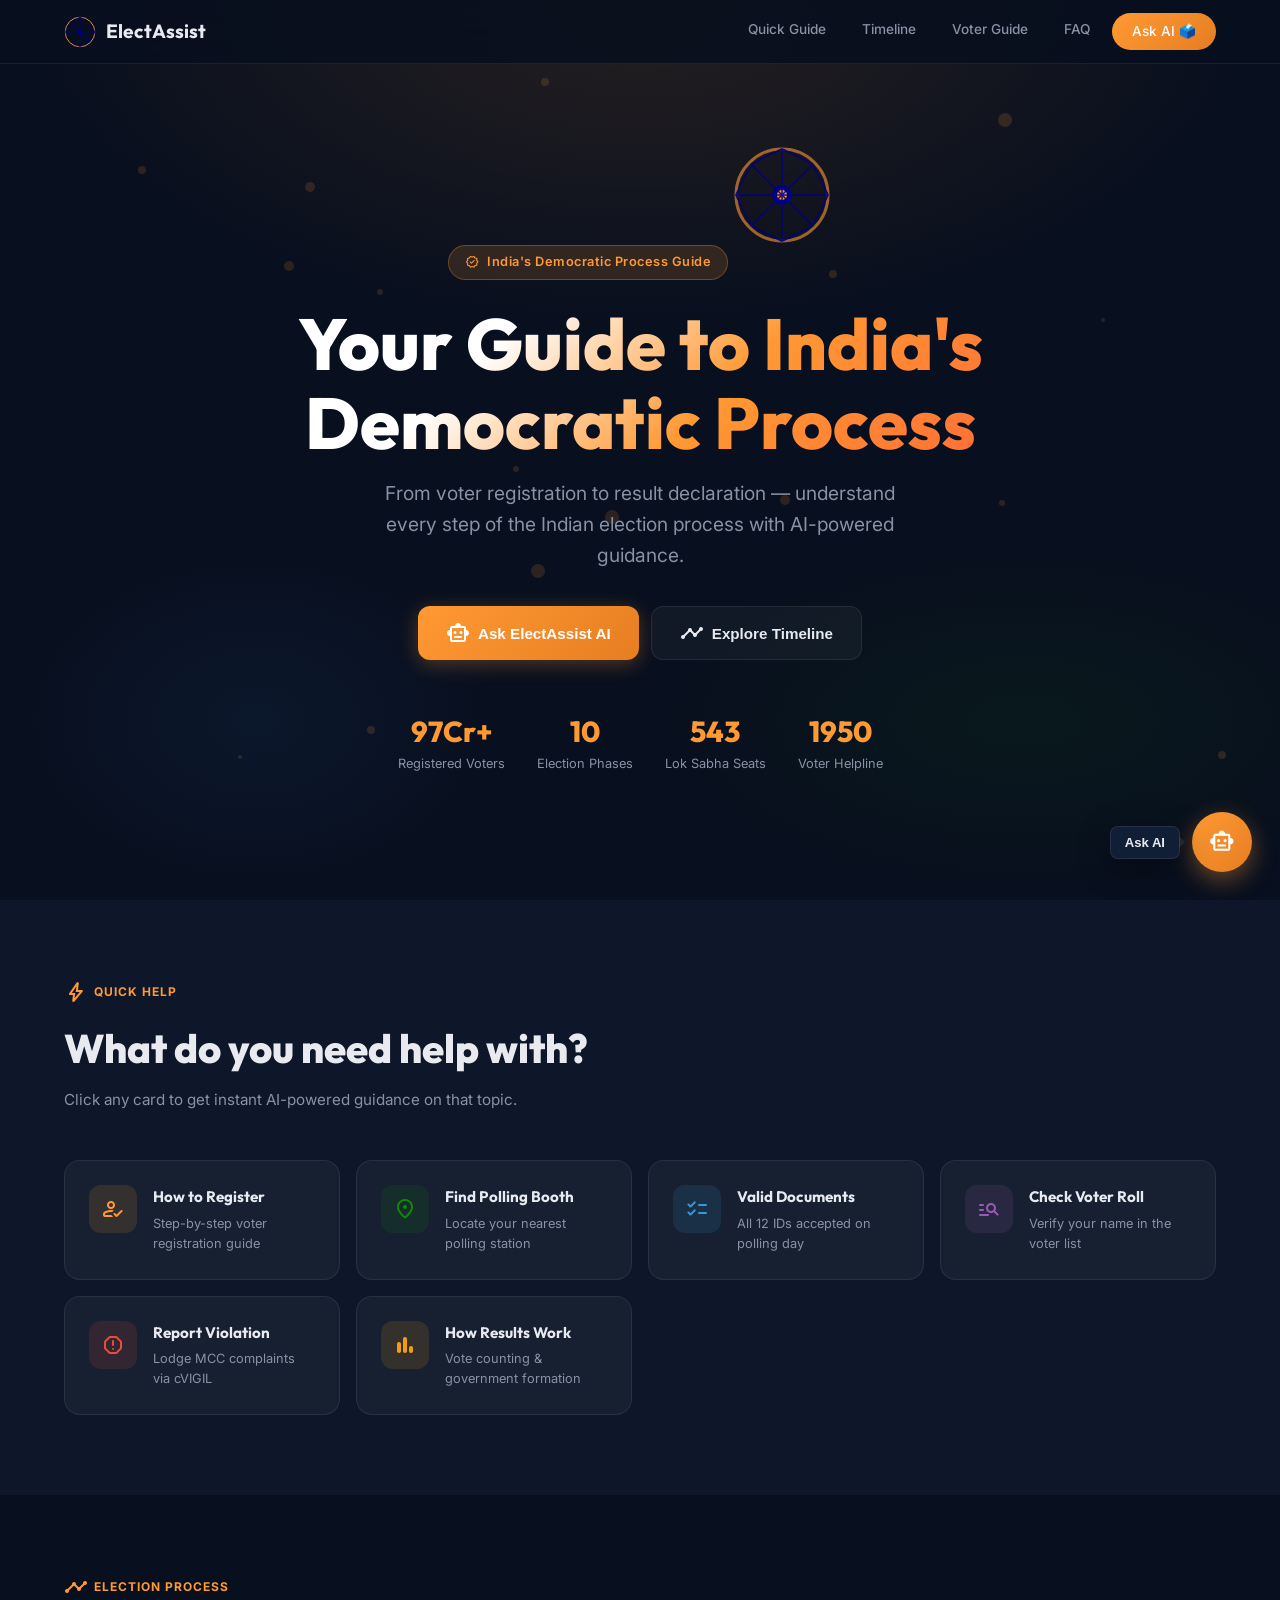
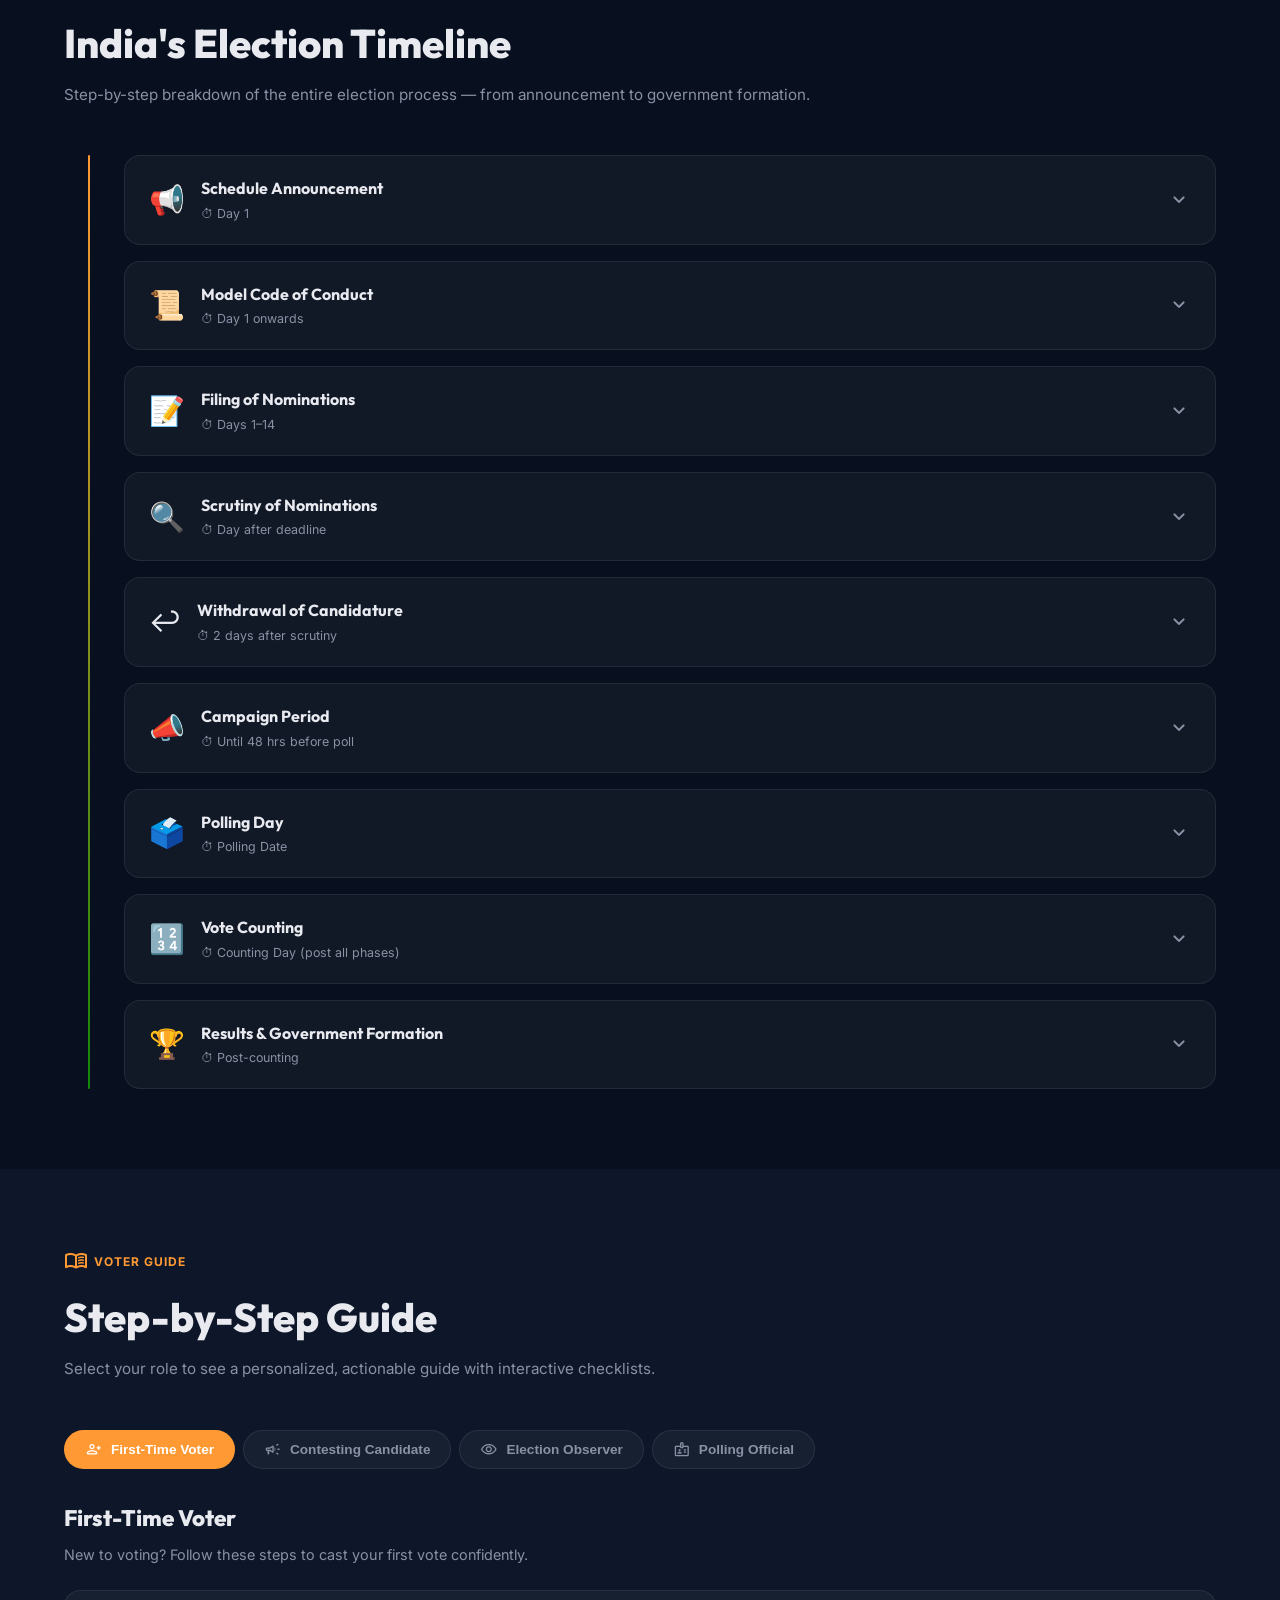
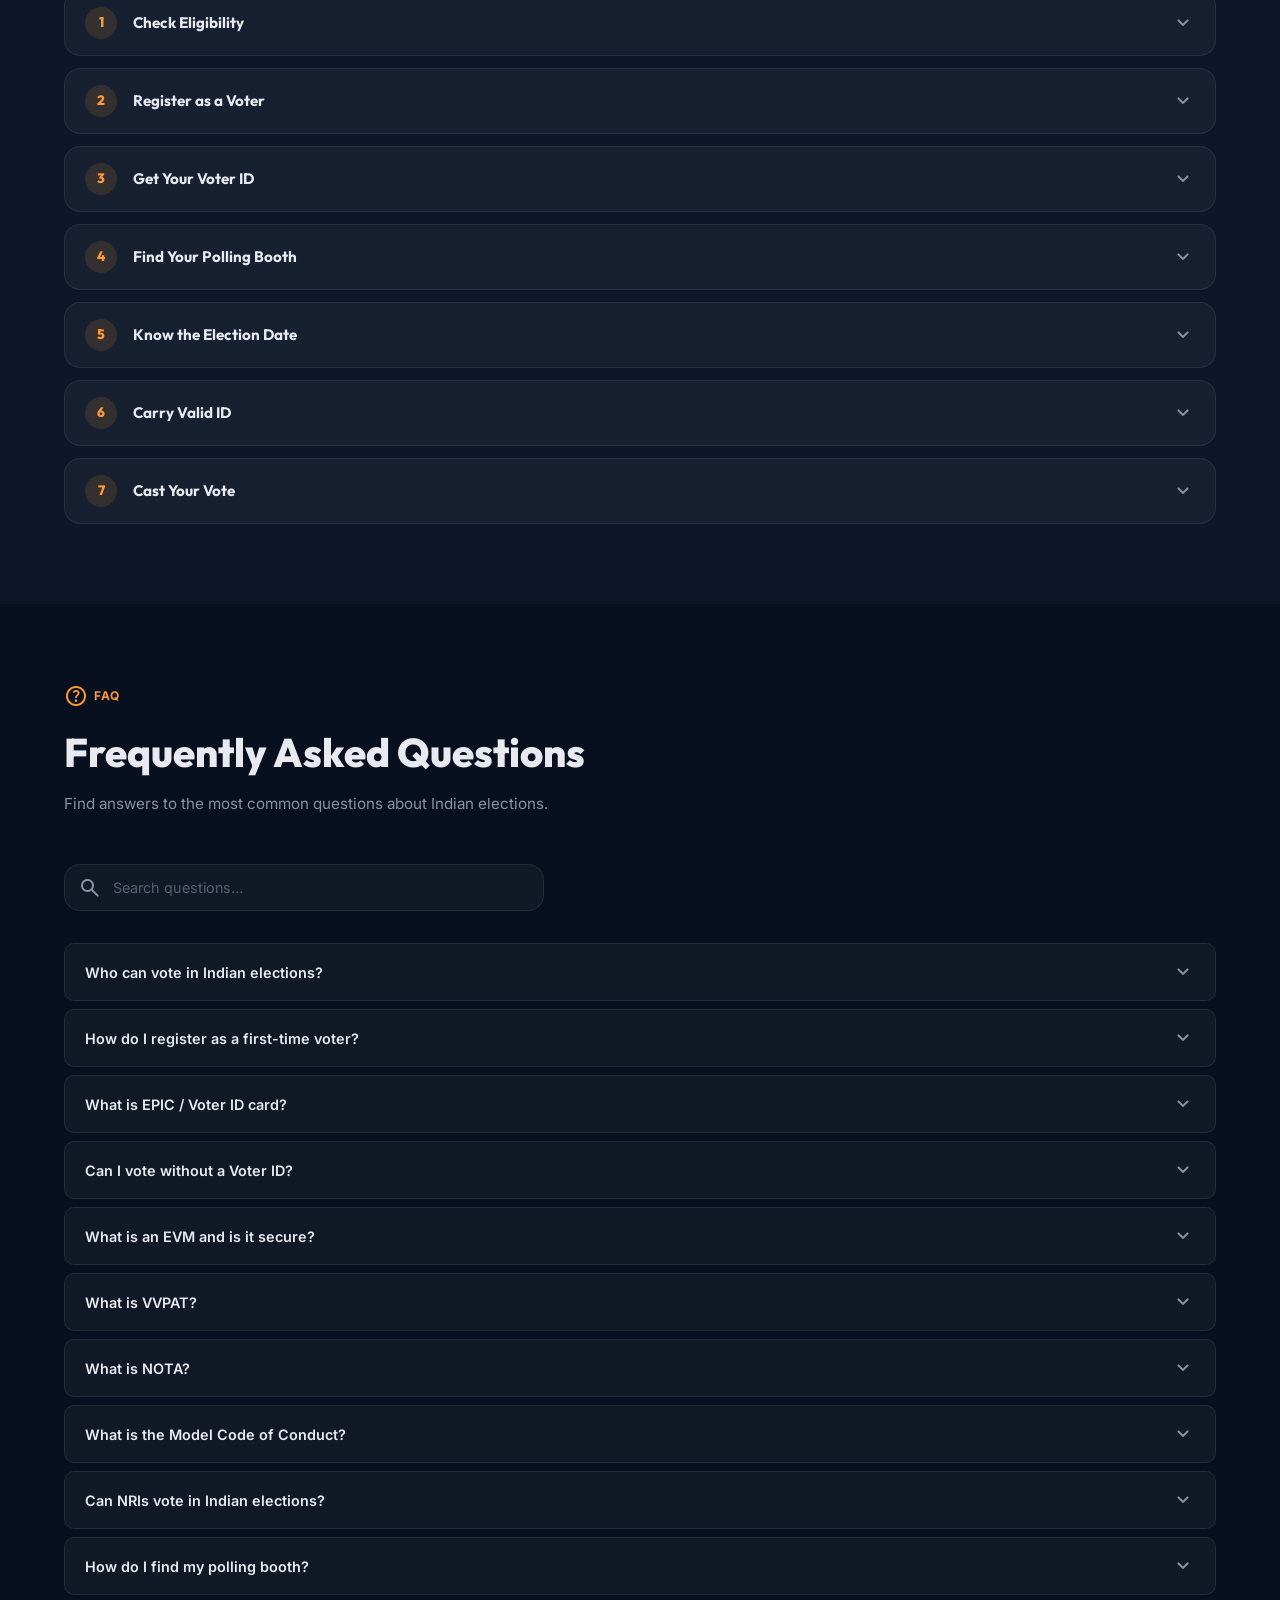
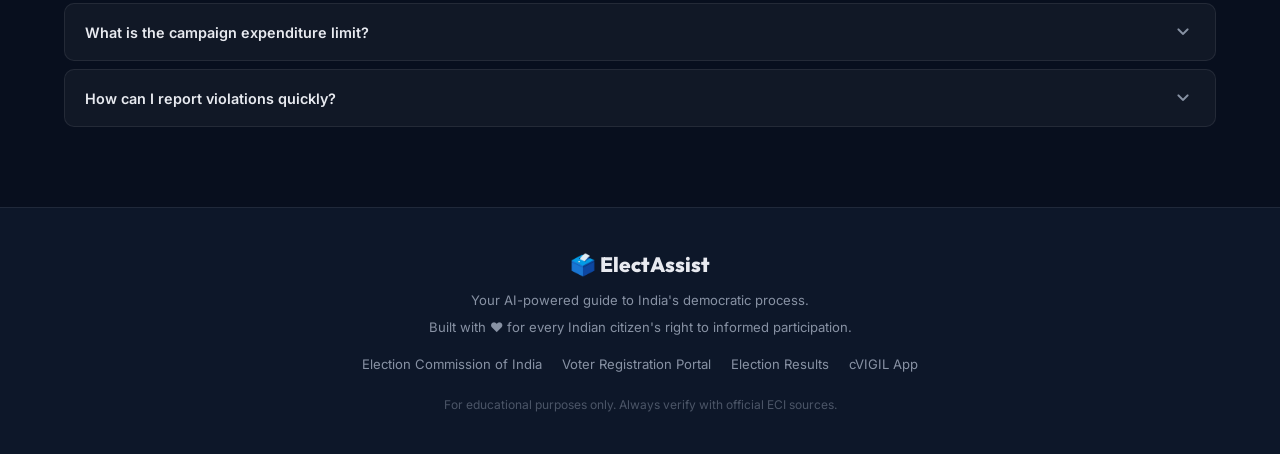
==== commit c173eb3e: "Add TN Election dates to AI context" ====
--- a/index.html
+++ b/index.html
@@ -210,7 +210,7 @@
   </div>
 </div>
 
-<script src="data.js?v=7"></script>
-<script src="app.js?v=7"></script>
+<script src="data.js?v=8"></script>
+<script src="app.js?v=8"></script>
 </body>
 </html>
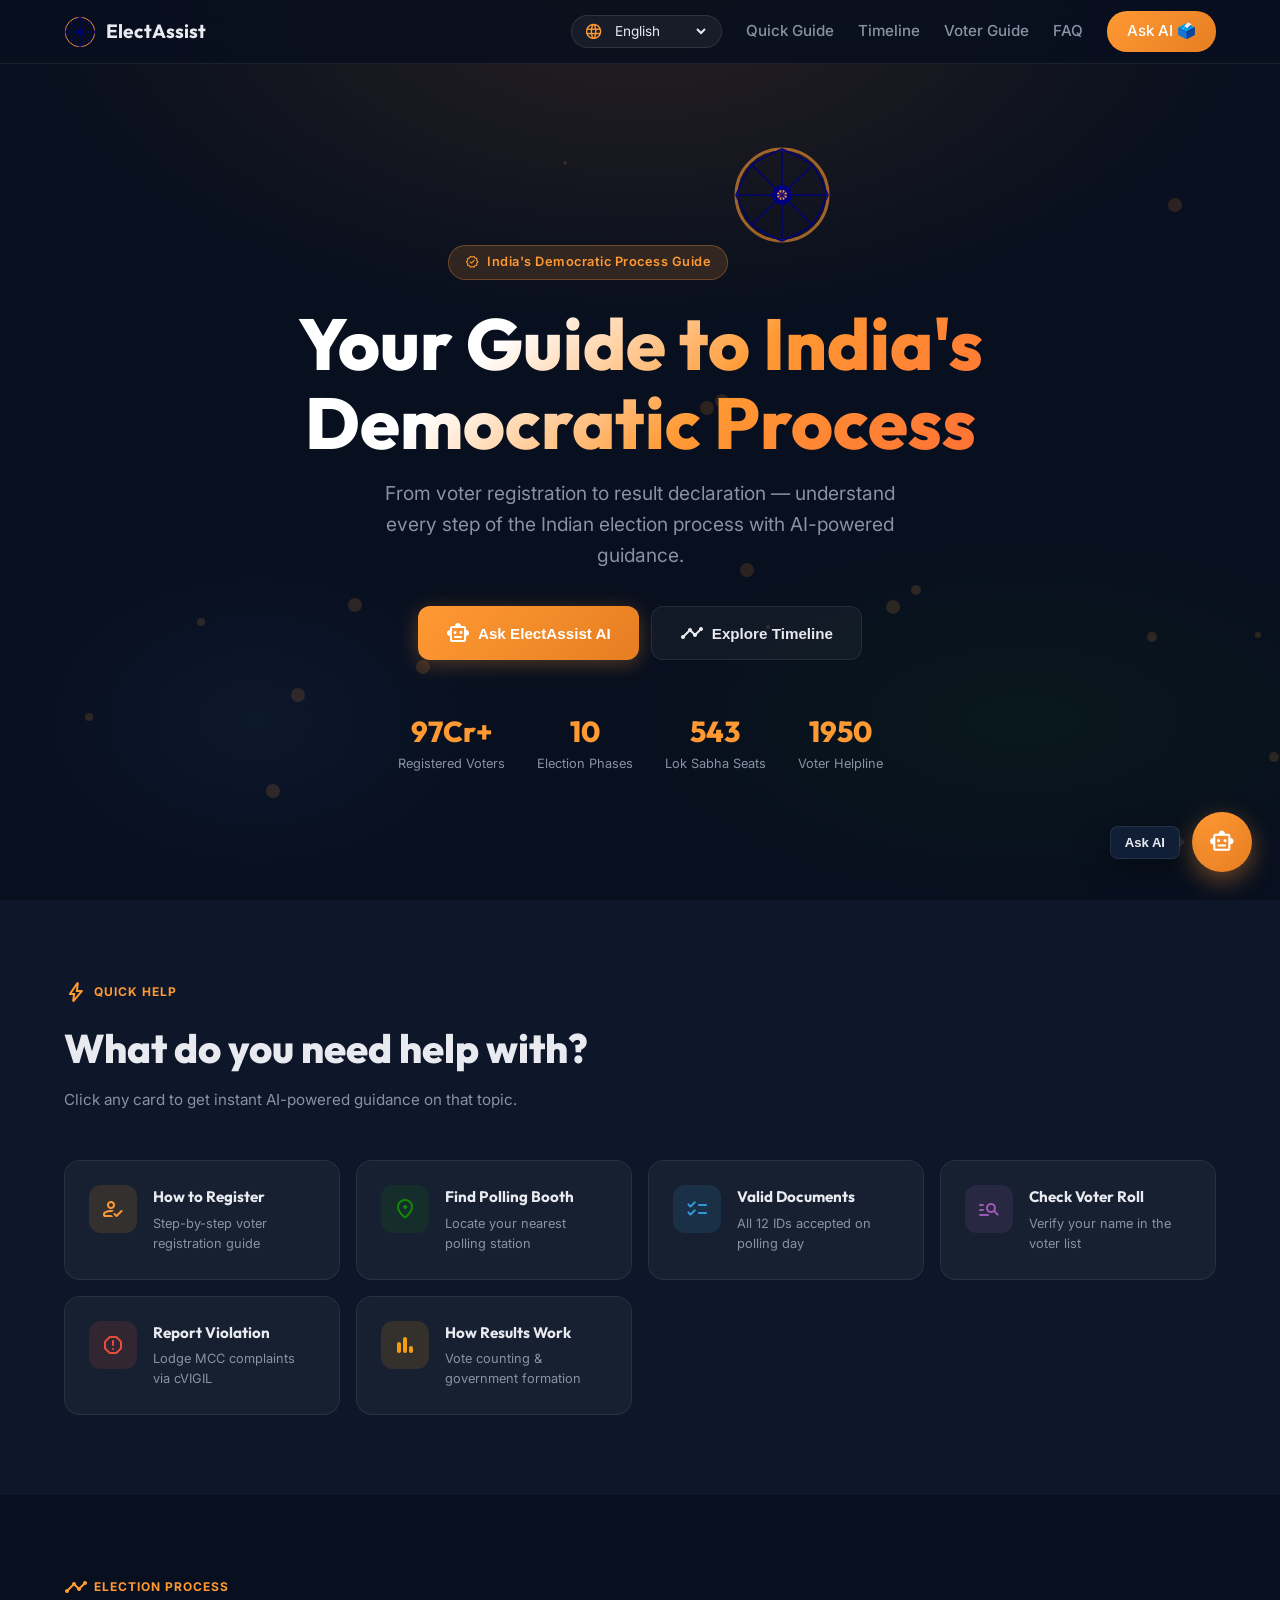
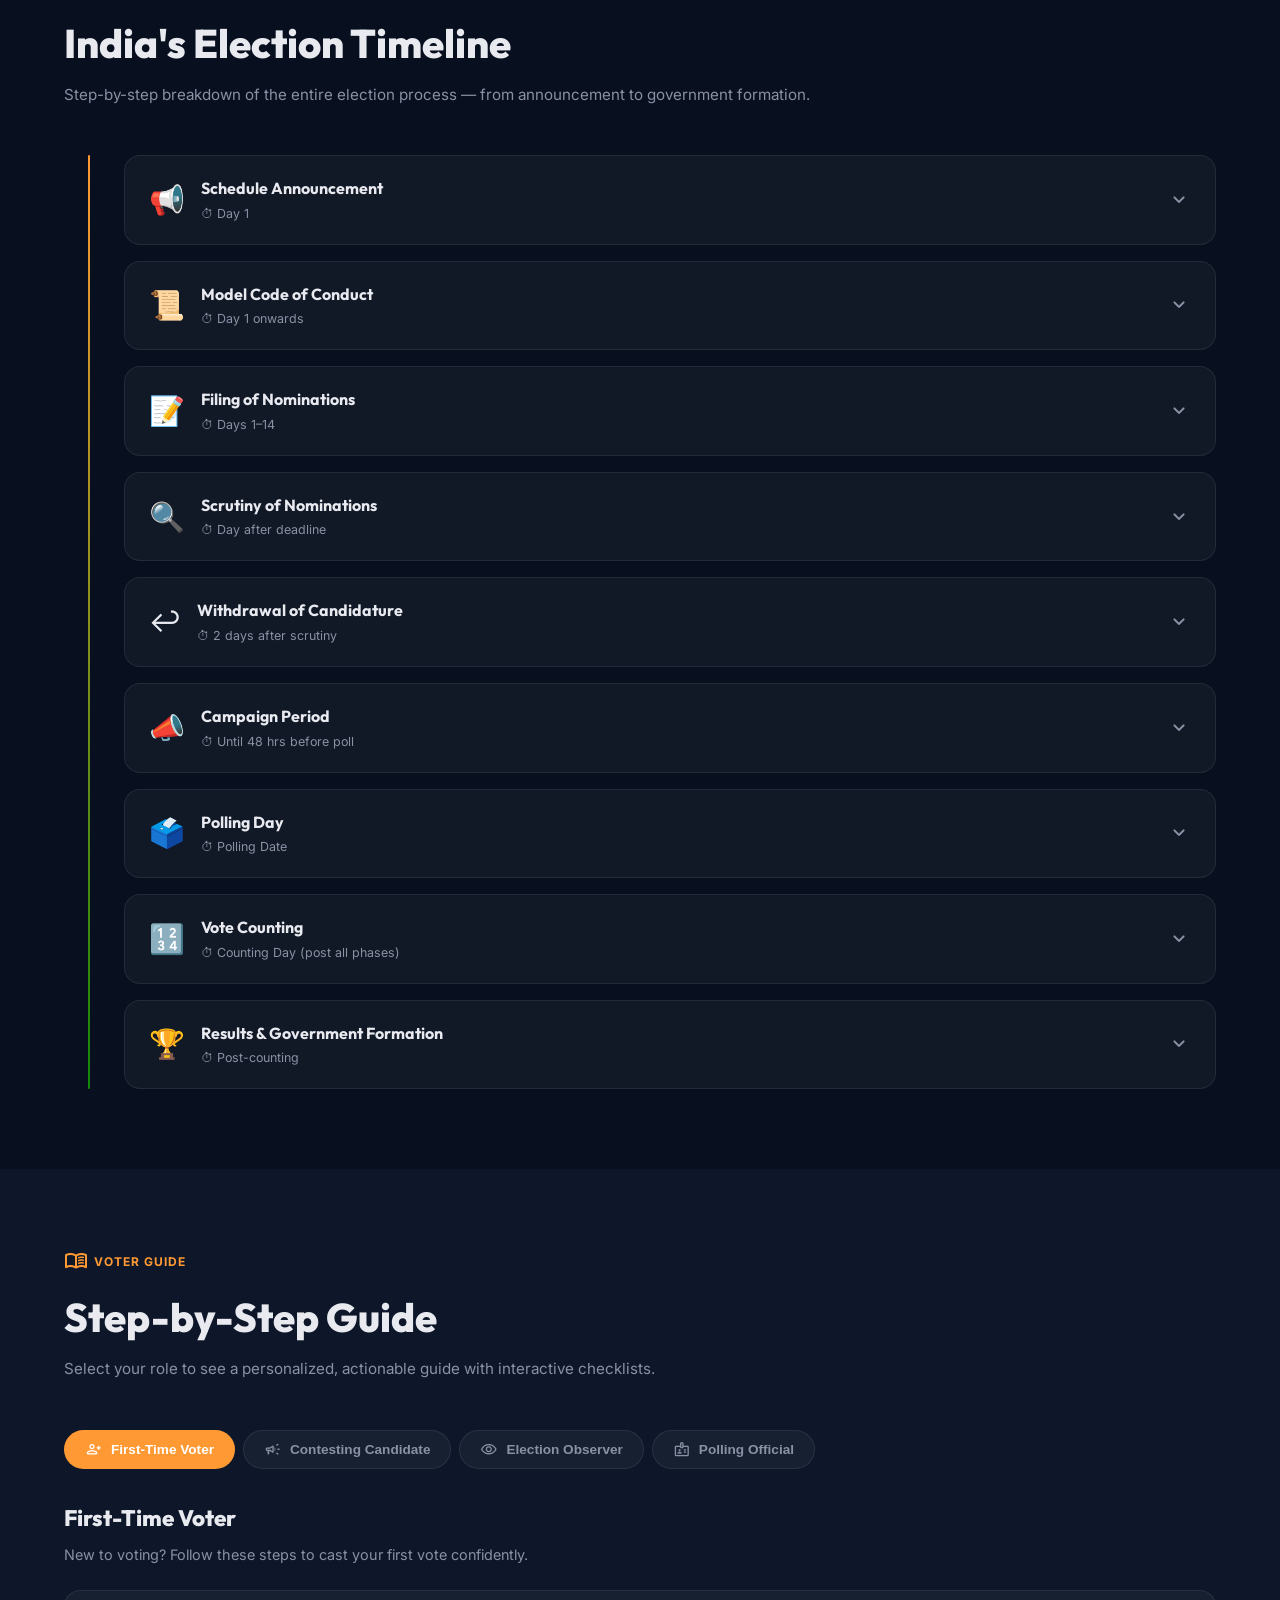
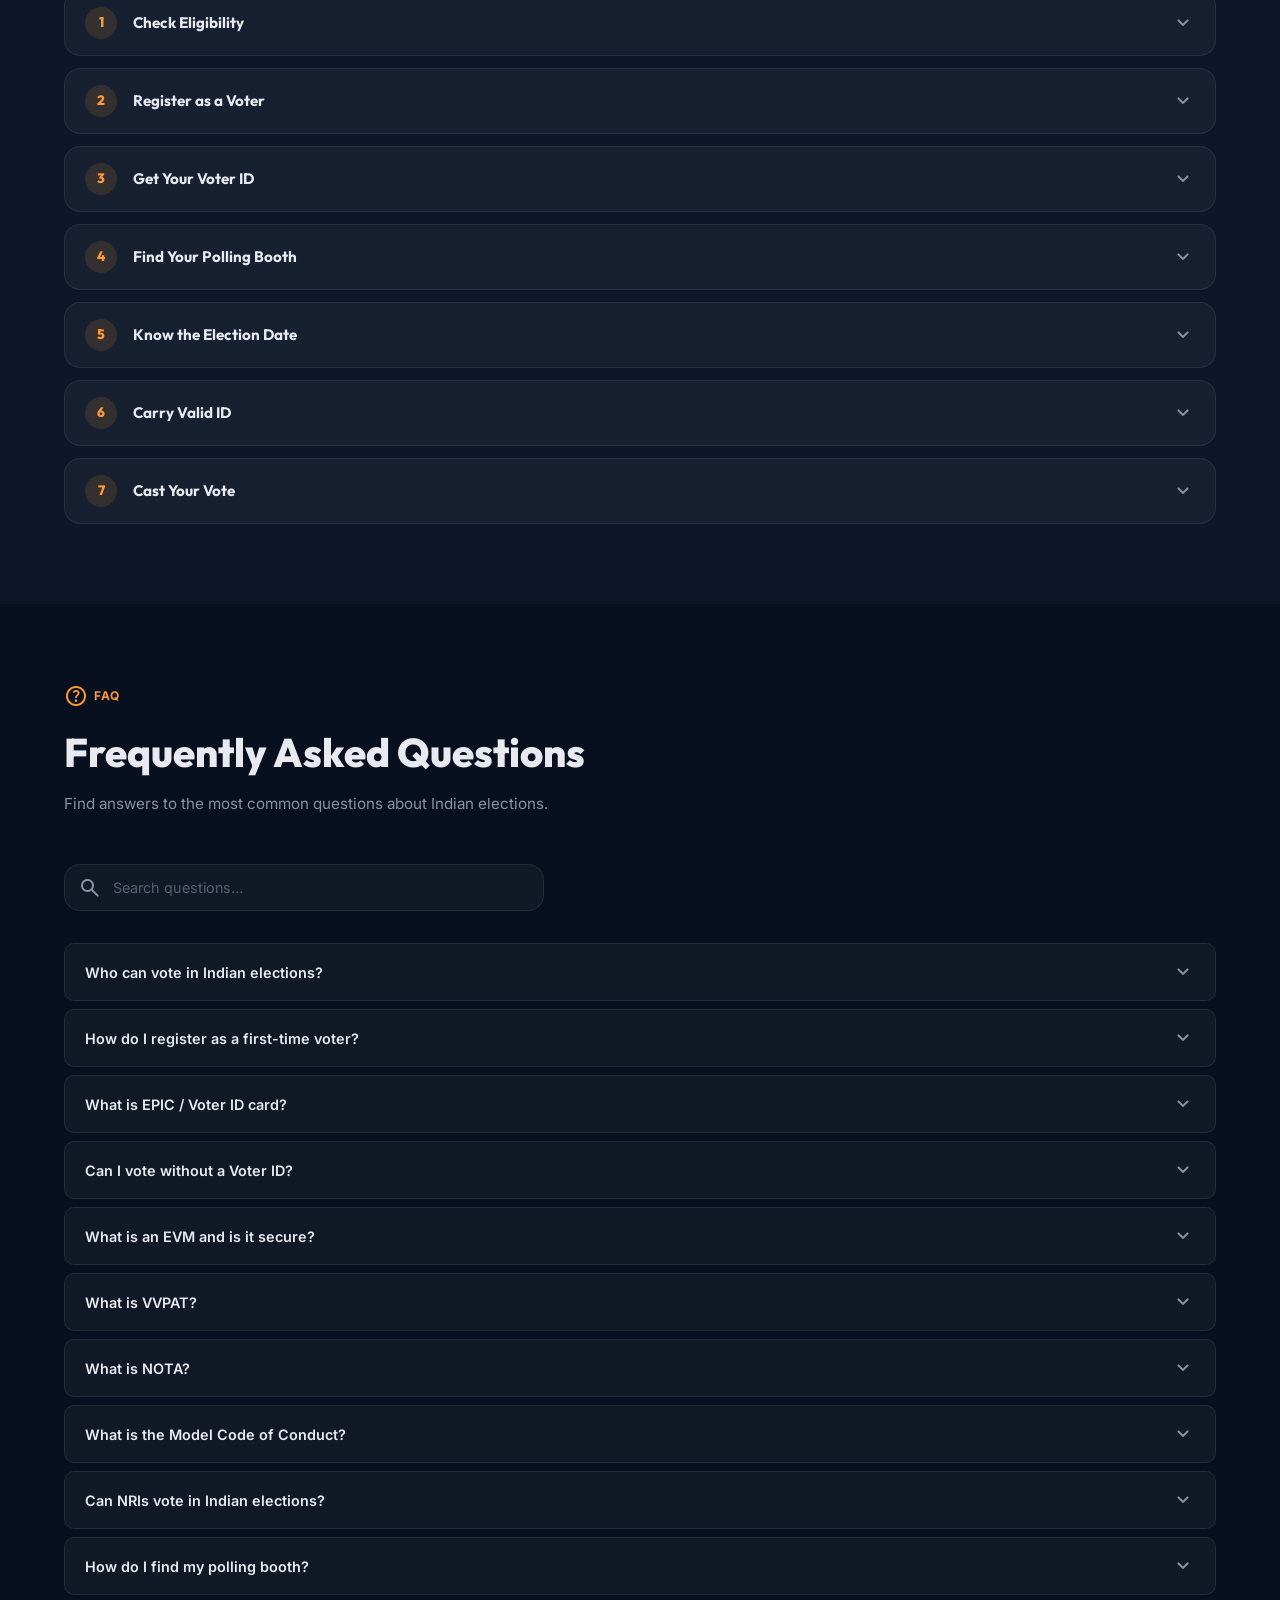
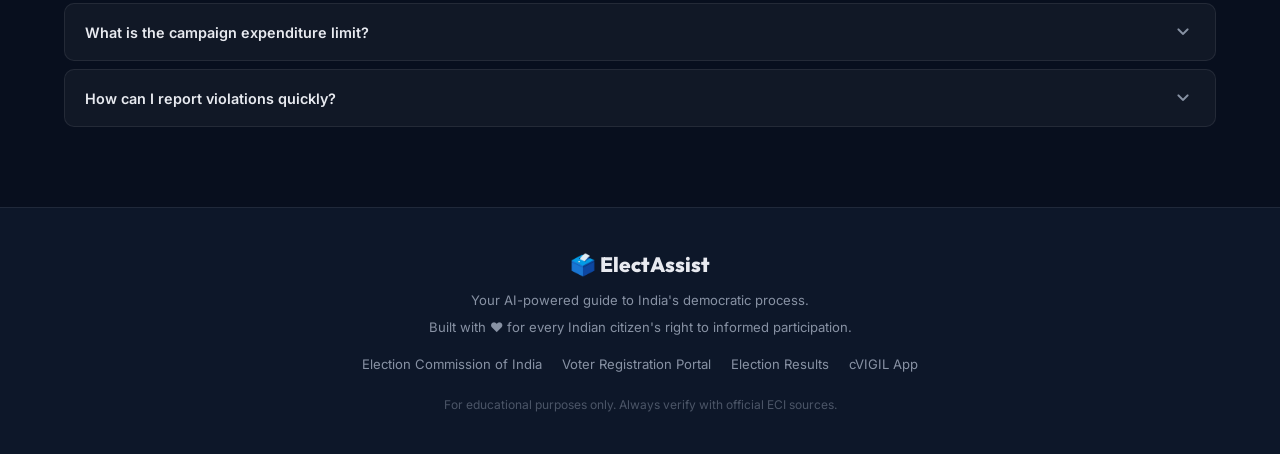
==== commit 74e45bee: "Elite Status Upgrade: Multilingual Support, Automated Tests, and Accessibility" ====
--- a/index.html
+++ b/index.html
@@ -48,6 +48,14 @@
     ElectAssist
   </a>
   <div class="nav-links">
+    <div class="lang-selector">
+      <span class="material-symbols-rounded">language</span>
+      <select id="lang-select">
+        <option value="en">English</option>
+        <option value="hi">हिन्दी (Hindi)</option>
+        <option value="ta">தமிழ் (Tamil)</option>
+      </select>
+    </div>
     <a href="#quick-actions">Quick Guide</a>
     <a href="#timeline">Timeline</a>
     <a href="#guide">Voter Guide</a>
@@ -192,7 +200,7 @@
     <button id="chat-close" aria-label="Close chat"><span class="material-symbols-rounded">close</span></button>
   </div>
 
-  <div class="chat-messages" id="chat-messages"></div>
+  <div class="chat-messages" id="chat-messages" aria-live="polite"></div>
 
   <div class="chat-chips">
     <button class="chat-chip" data-msg="How do I register as a voter?">📋 Register</button>
@@ -210,7 +218,7 @@
   </div>
 </div>
 
-<script src="data.js?v=8"></script>
-<script src="app.js?v=8"></script>
+<script src="data.js?v=9"></script>
+<script src="app.js?v=9"></script>
 </body>
 </html>
--- a/styles.css
+++ b/styles.css
@@ -57,12 +57,30 @@
 }
 .nav-logo { display: flex; align-items: center; gap: 10px; font-family:'Outfit',sans-serif; font-weight:700; font-size:1.2rem; }
 .nav-logo .chakra-icon { width:32px; height:32px; animation: spin 20s linear infinite; }
-.nav-links { display:flex; gap:8px; }
-.nav-links a {
-  padding:6px 14px; border-radius:20px; font-size:0.85rem; font-weight:500;
-  color:var(--text-muted); transition:var(--transition);
-}
-.nav-links a:hover { color:var(--text); background:var(--glass); }
+.nav-links { display: flex; align-items: center; gap: 1.5rem; }
+.nav-links a { text-decoration: none; color: var(--text-muted); font-size: 0.95rem; font-weight: 500; transition: var(--transition); }
+.nav-links a:hover { color: var(--saffron); }
+
+.lang-selector {
+  display: flex;
+  align-items: center;
+  gap: 8px;
+  background: rgba(255, 255, 255, 0.05);
+  padding: 6px 12px;
+  border-radius: 100px;
+  border: 1px solid rgba(255, 255, 255, 0.1);
+}
+.lang-selector span { font-size: 1.2rem; color: var(--saffron); }
+#lang-select {
+  background: transparent;
+  border: none;
+  color: var(--text);
+  font-family: inherit;
+  font-size: 0.85rem;
+  outline: none;
+  cursor: pointer;
+}
+#lang-select option { background: var(--bg); color: var(--text); }
 .nav-cta {
   background: linear-gradient(135deg, var(--saffron), #e67e22);
   color:#fff !important; padding:8px 20px !important; border-radius:20px !important;
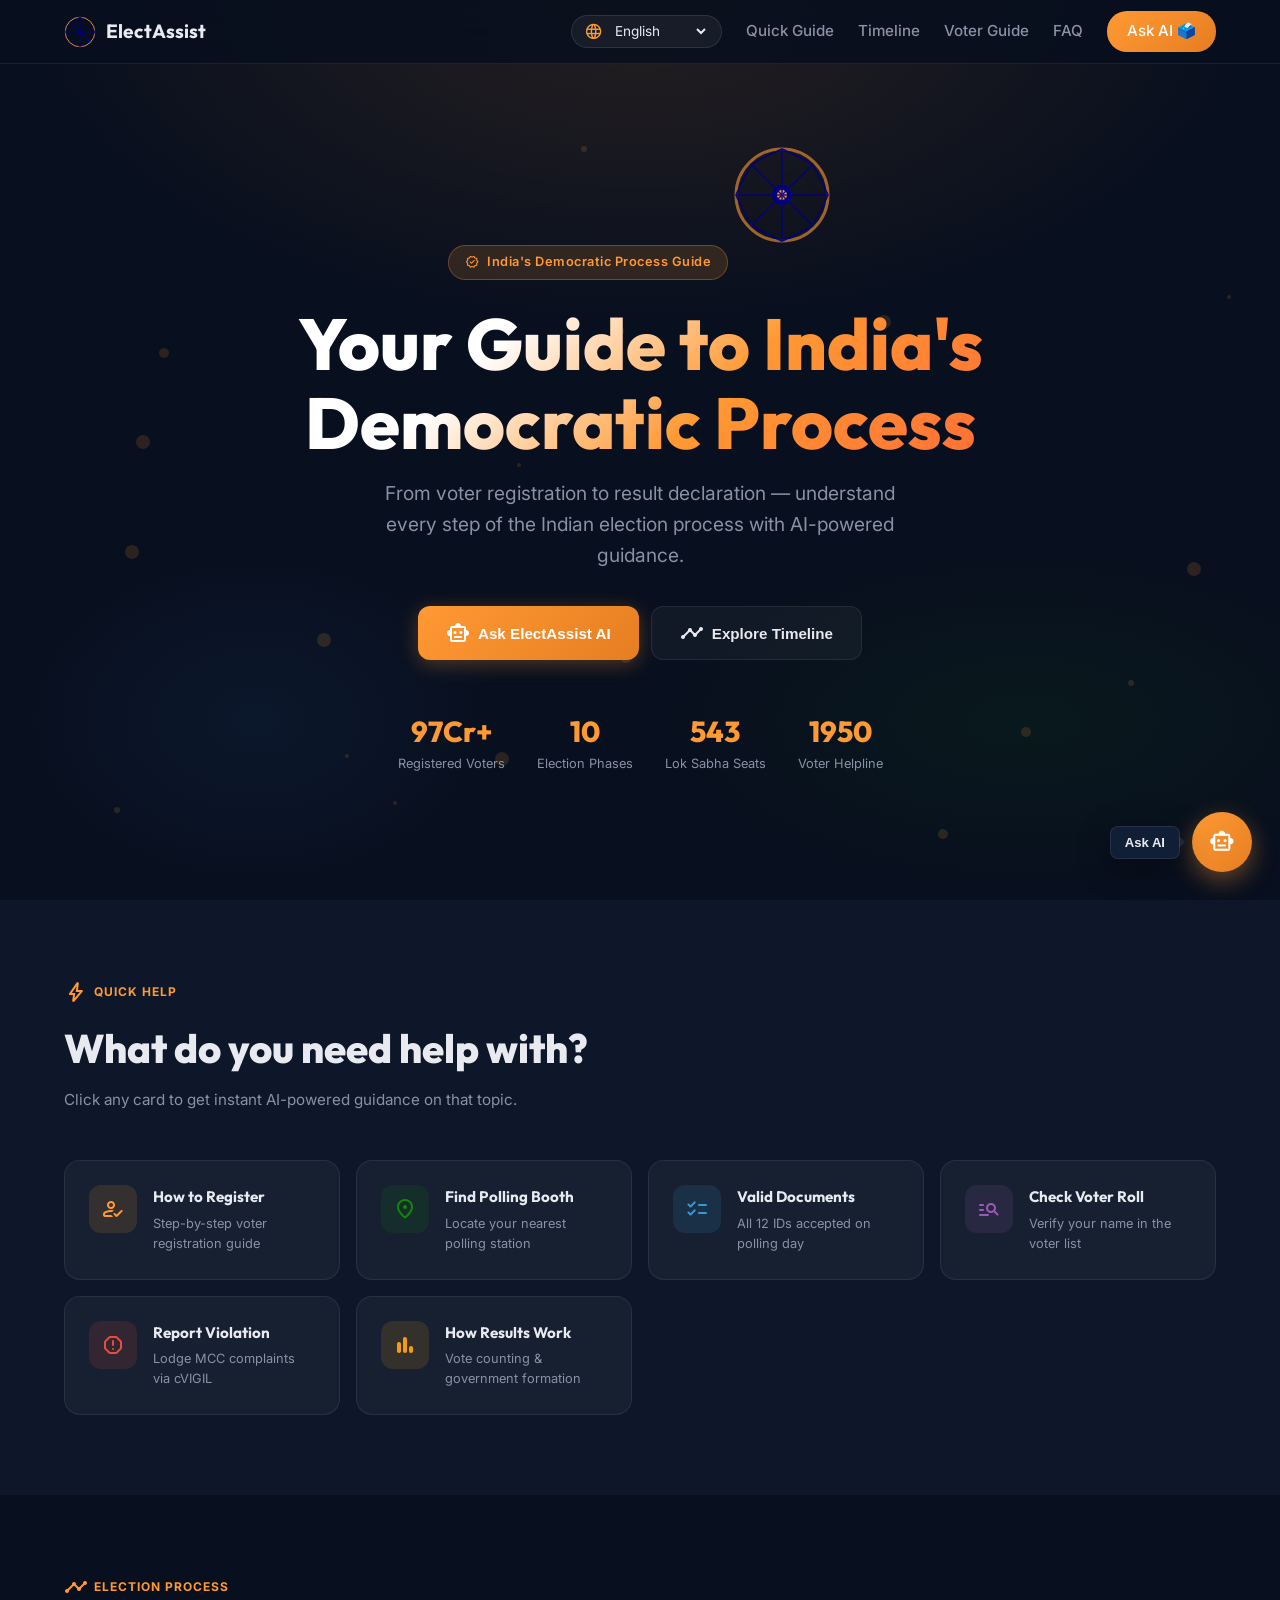
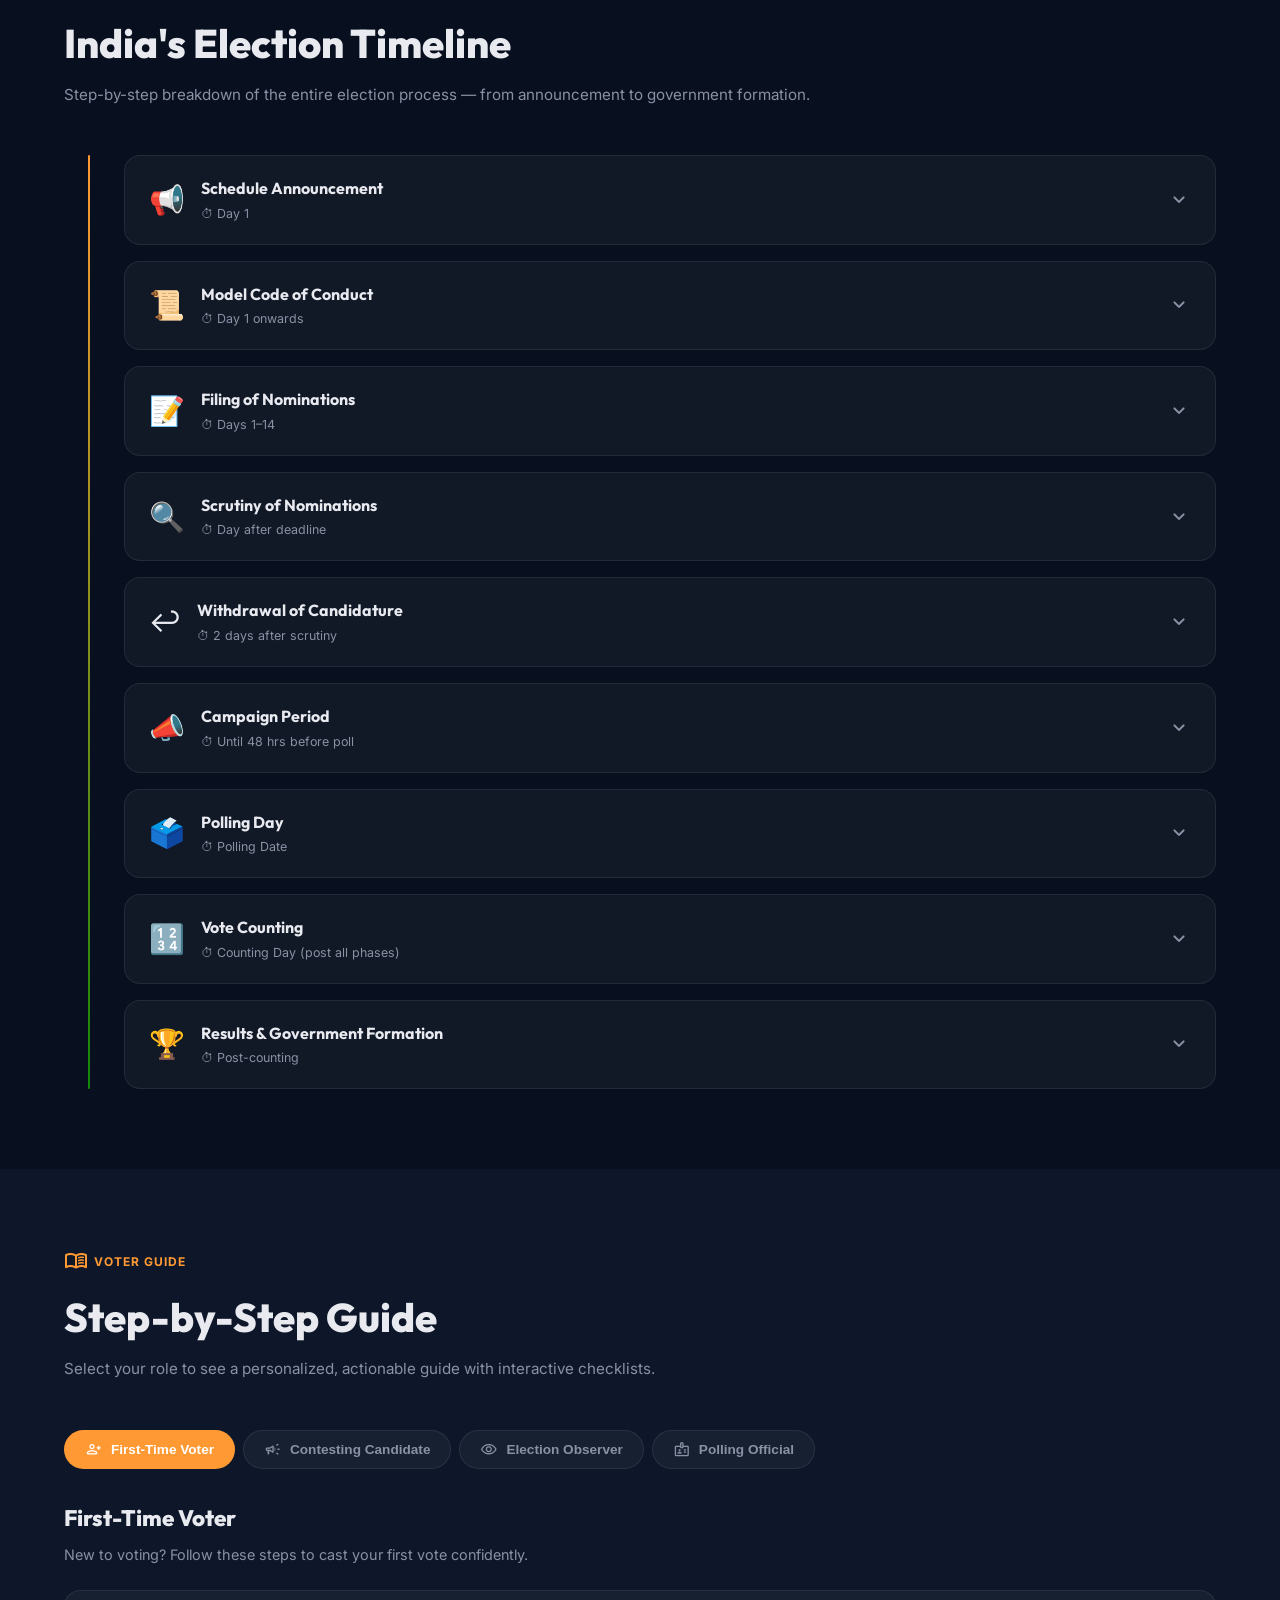
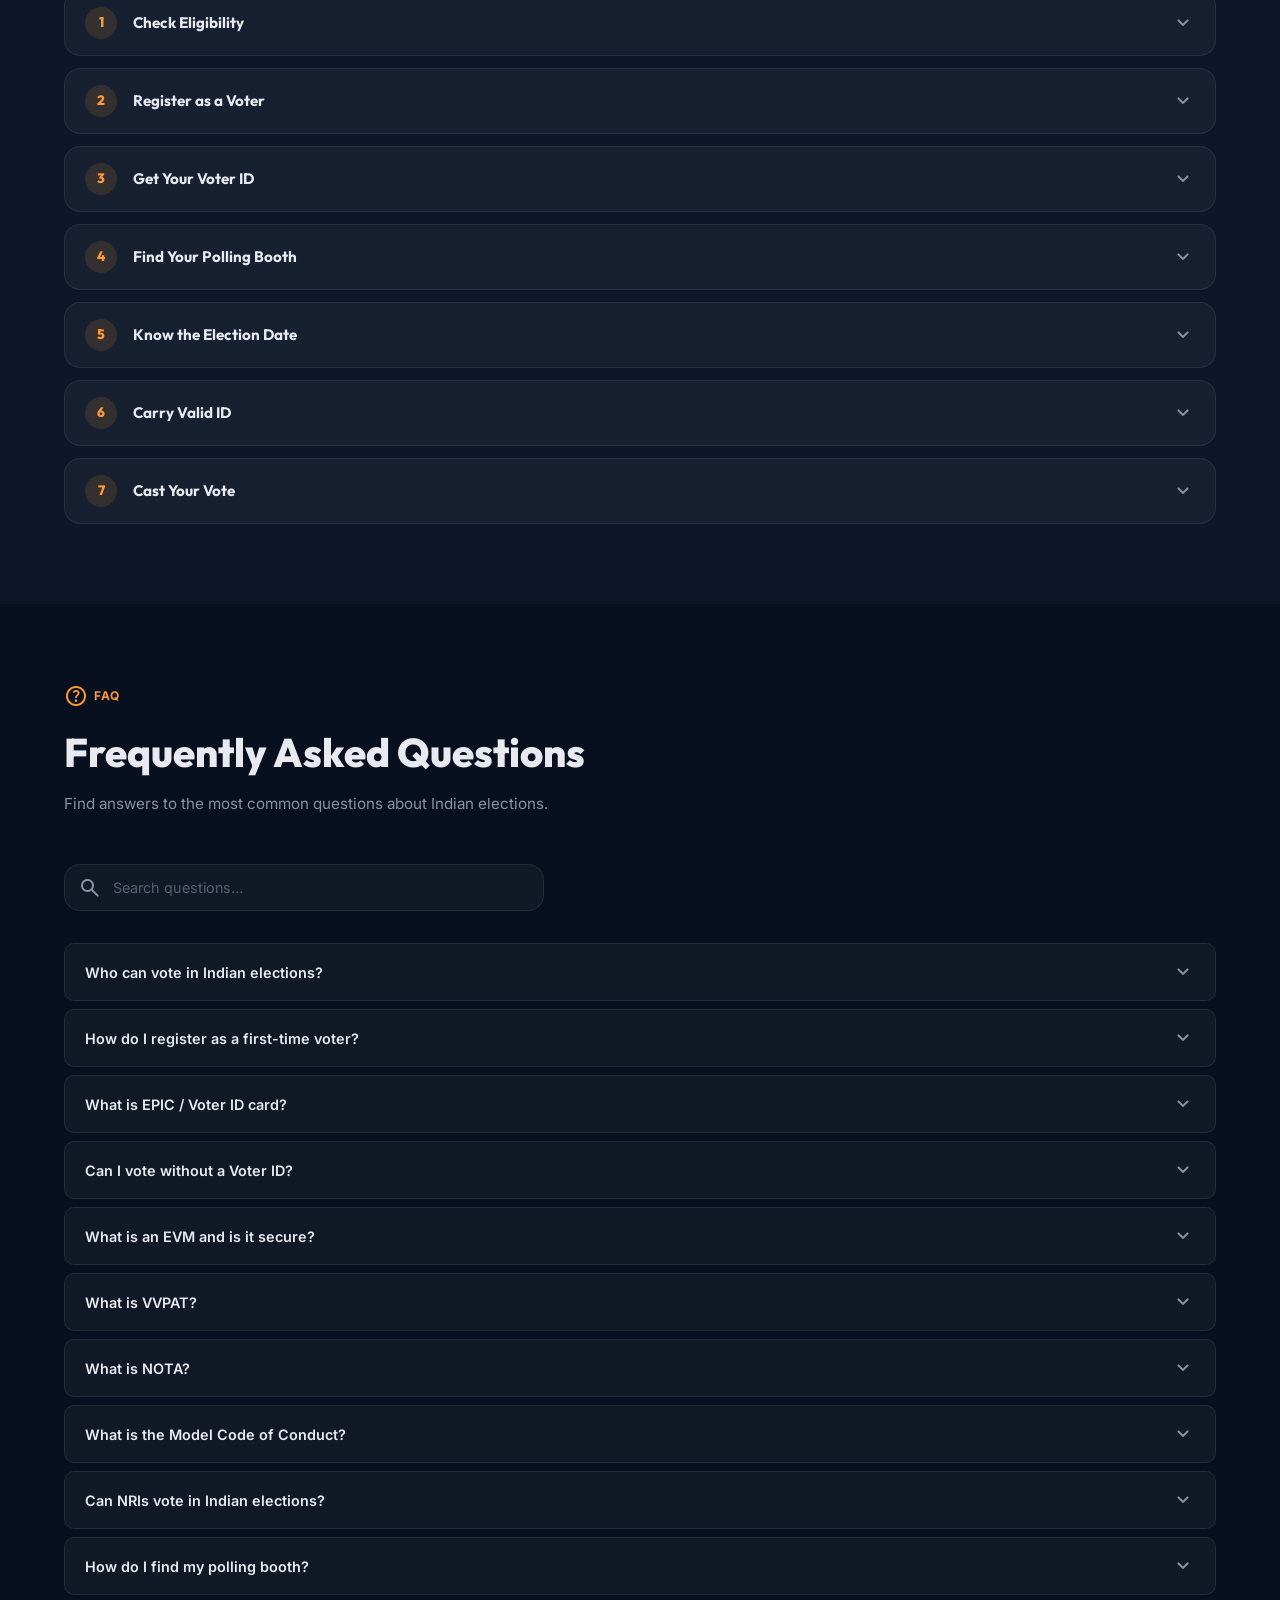
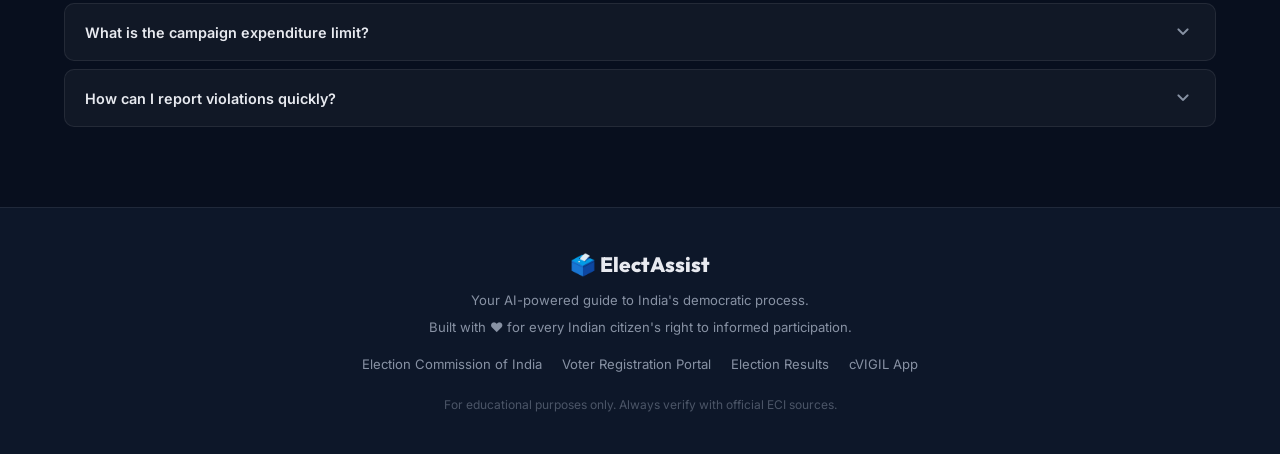
==== commit b4f623c0: "Fix test suite bug and bump version" ====
--- a/index.html
+++ b/index.html
@@ -218,7 +218,7 @@
   </div>
 </div>
 
-<script src="data.js?v=9"></script>
-<script src="app.js?v=9"></script>
+<script src="data.js?v=10"></script>
+<script src="app.js?v=10"></script>
 </body>
 </html>
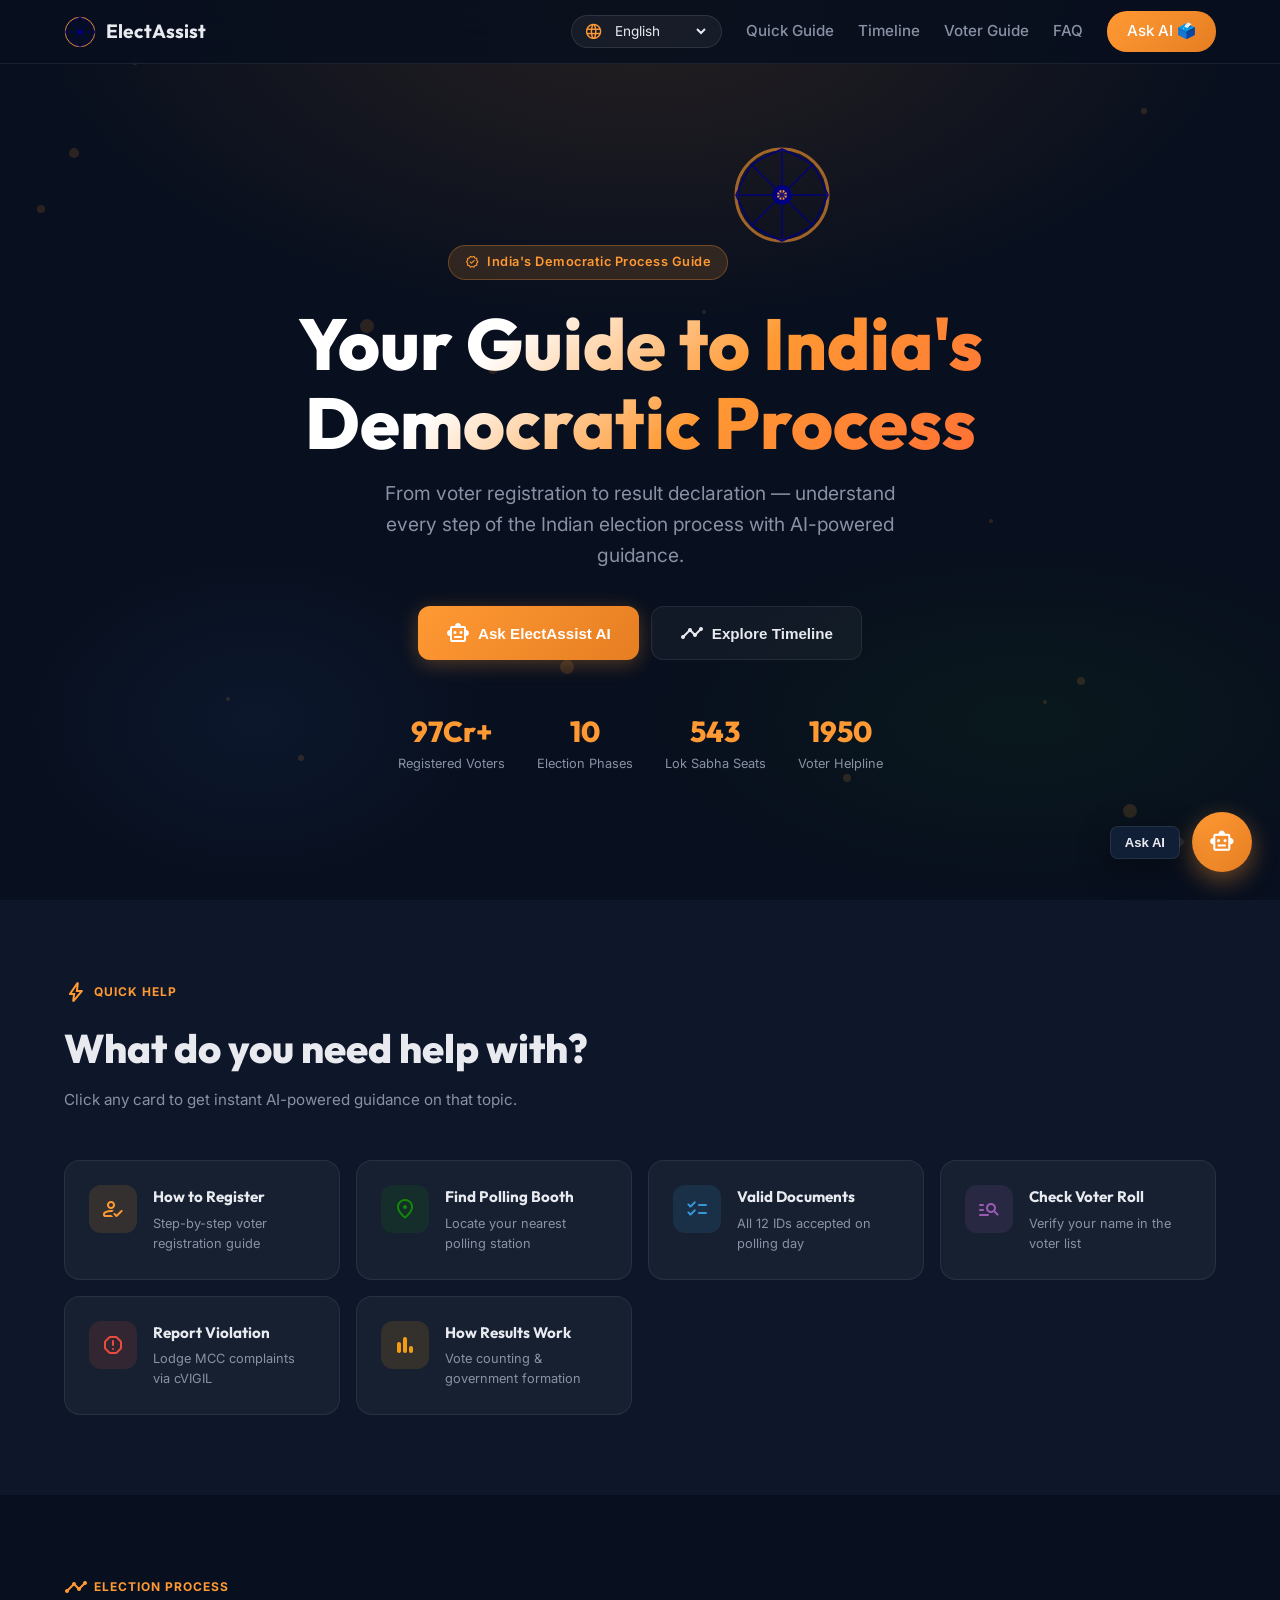
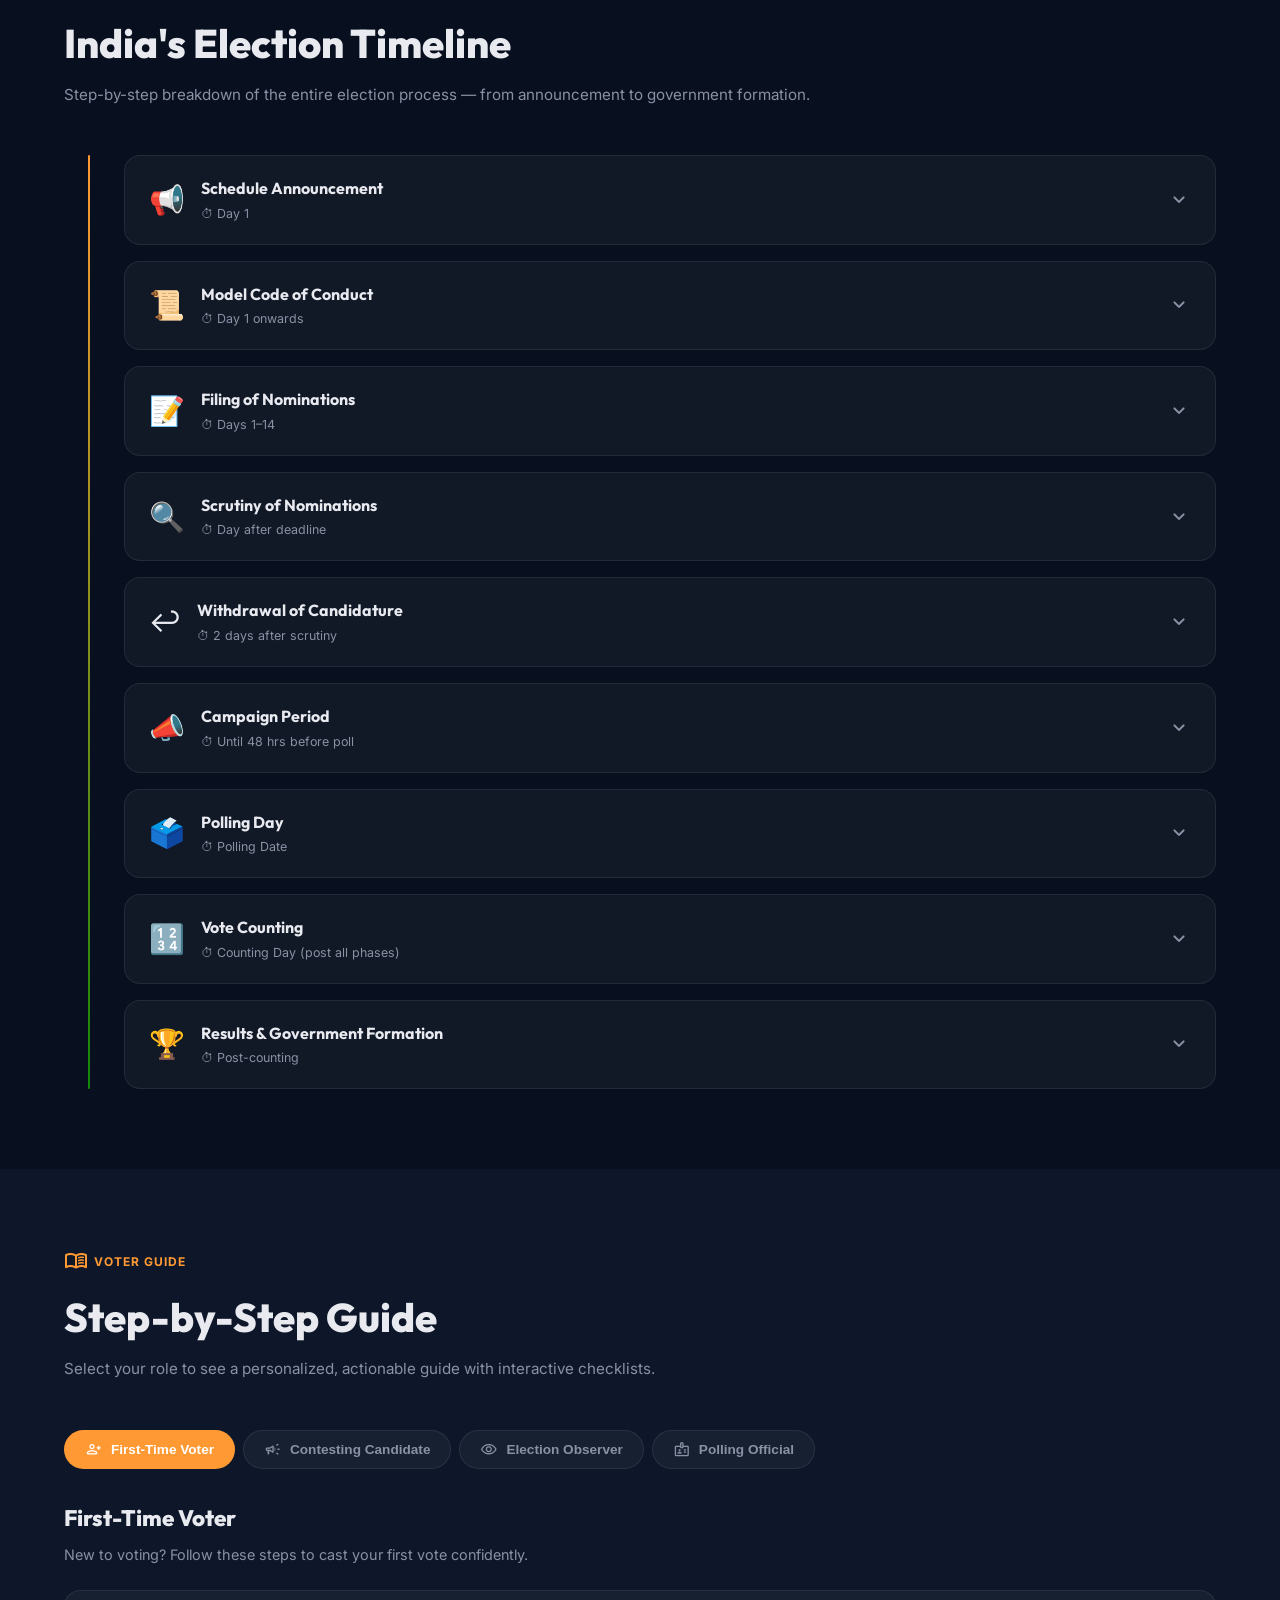
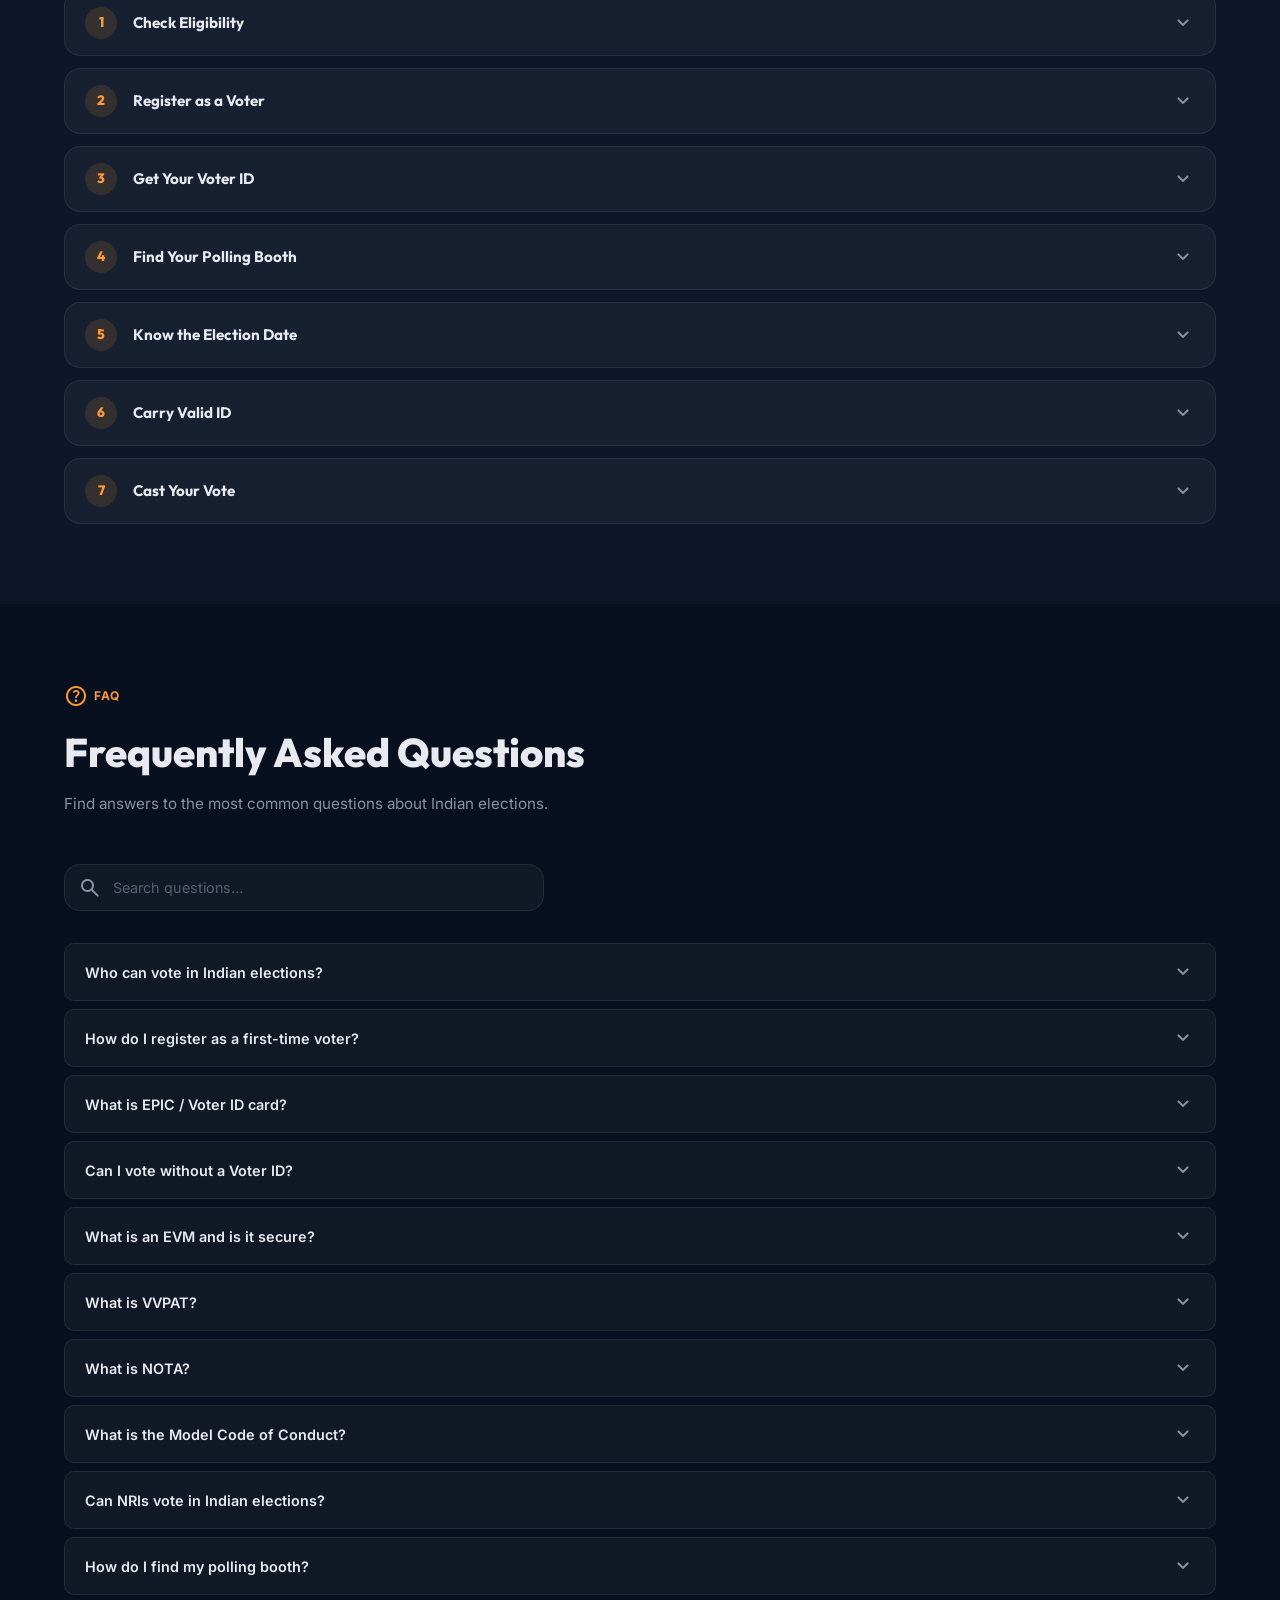
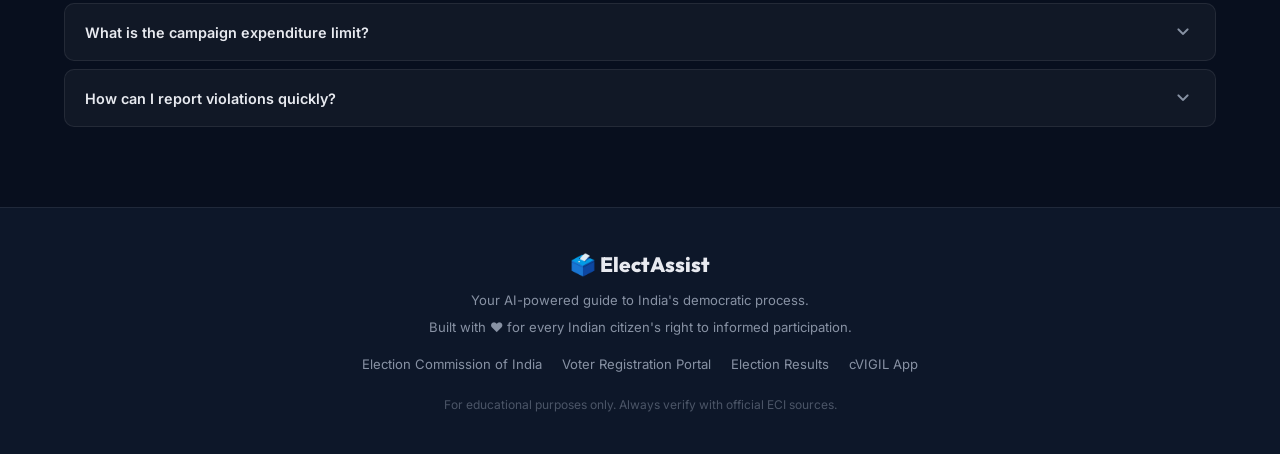
==== commit 81285e54: "Fix CORS error for Google Apps Script backend" ====
--- a/index.html
+++ b/index.html
@@ -218,7 +218,7 @@
   </div>
 </div>
 
-<script src="data.js?v=10"></script>
-<script src="app.js?v=10"></script>
+<script src="data.js?v=11"></script>
+<script src="app.js?v=11"></script>
 </body>
 </html>
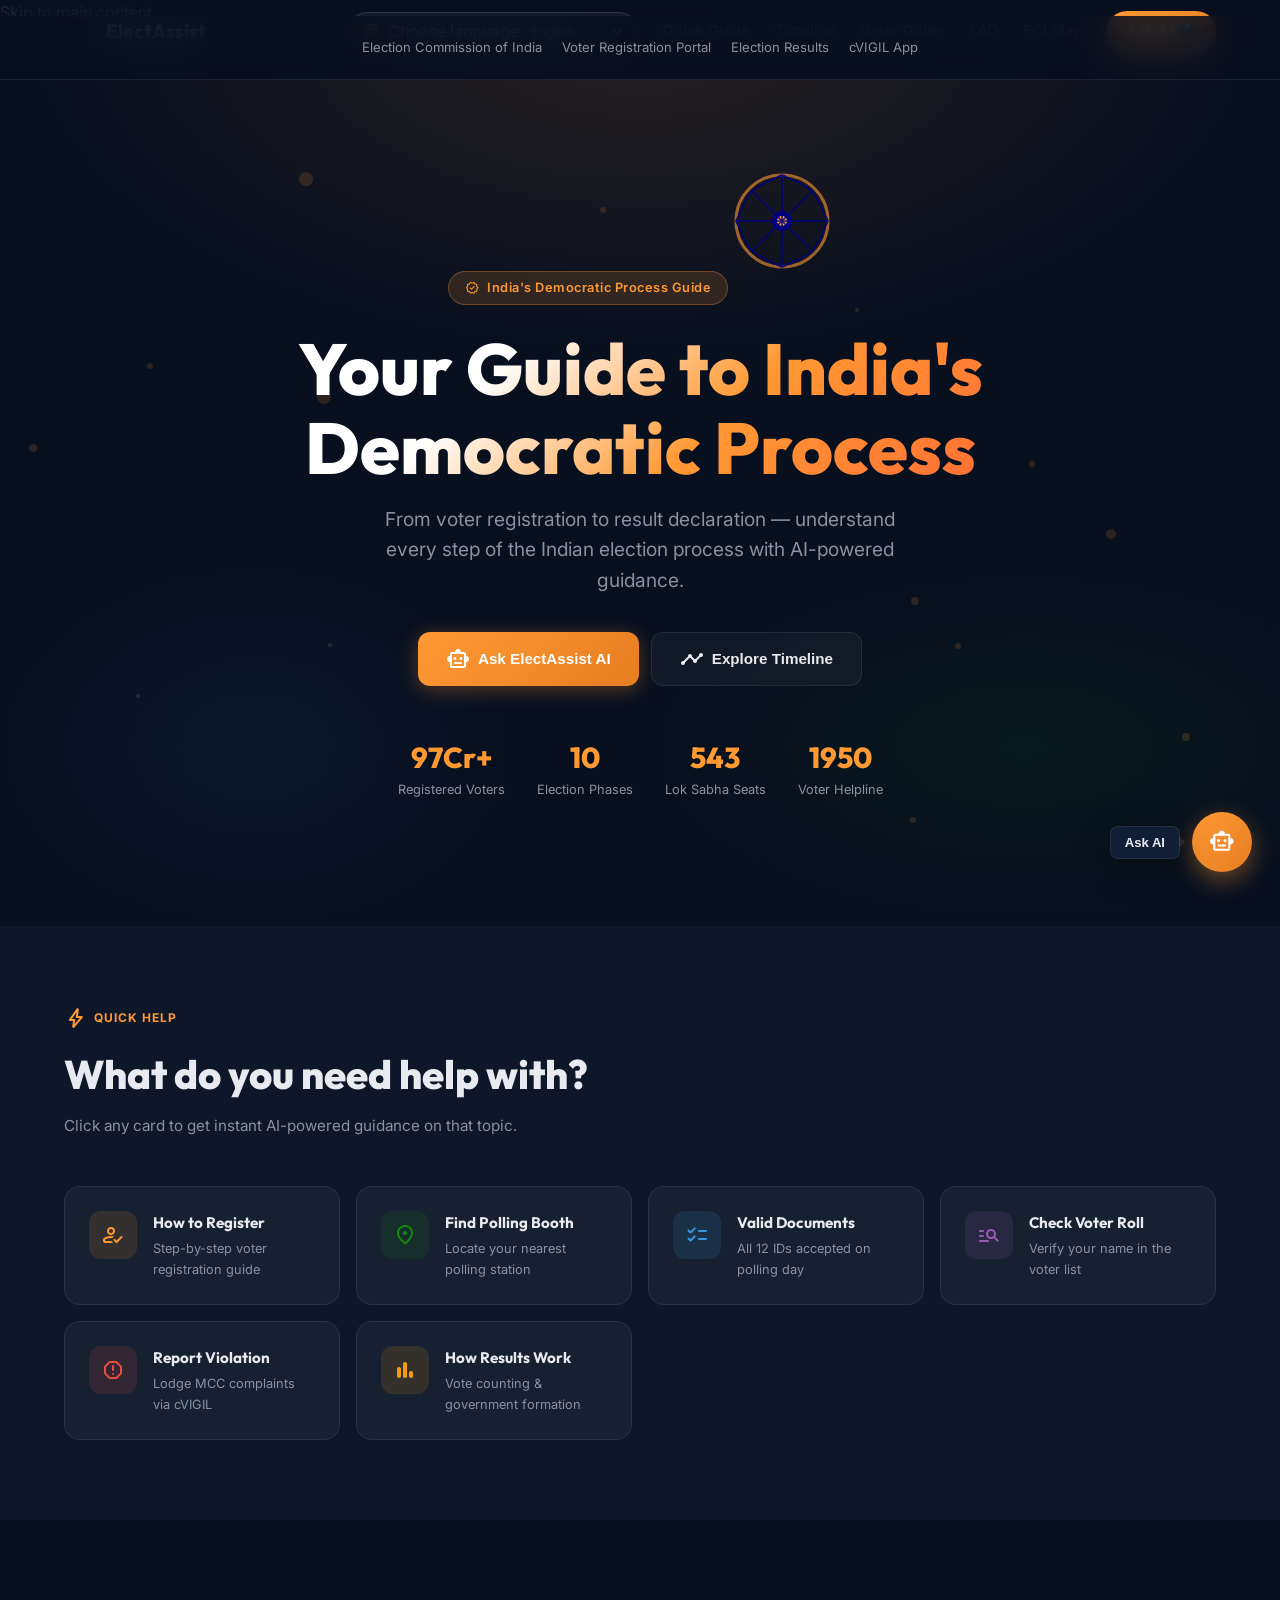
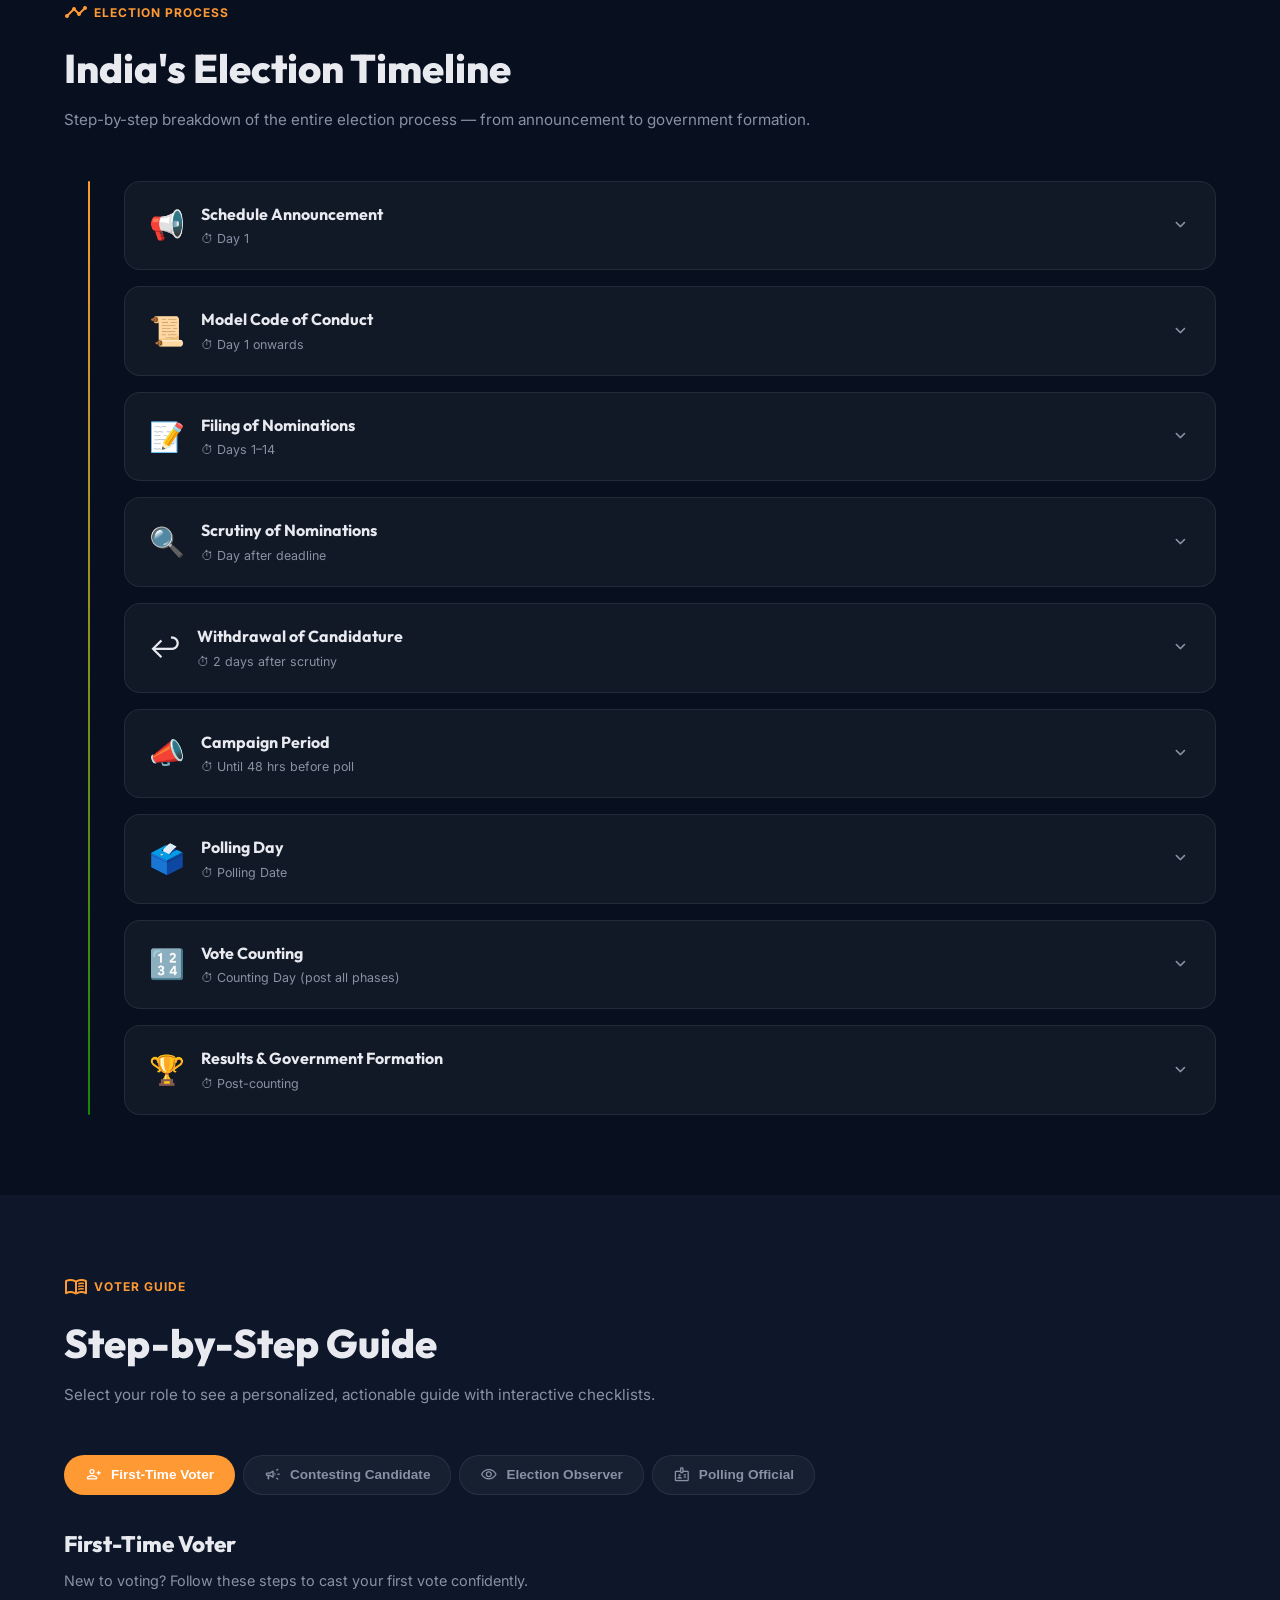
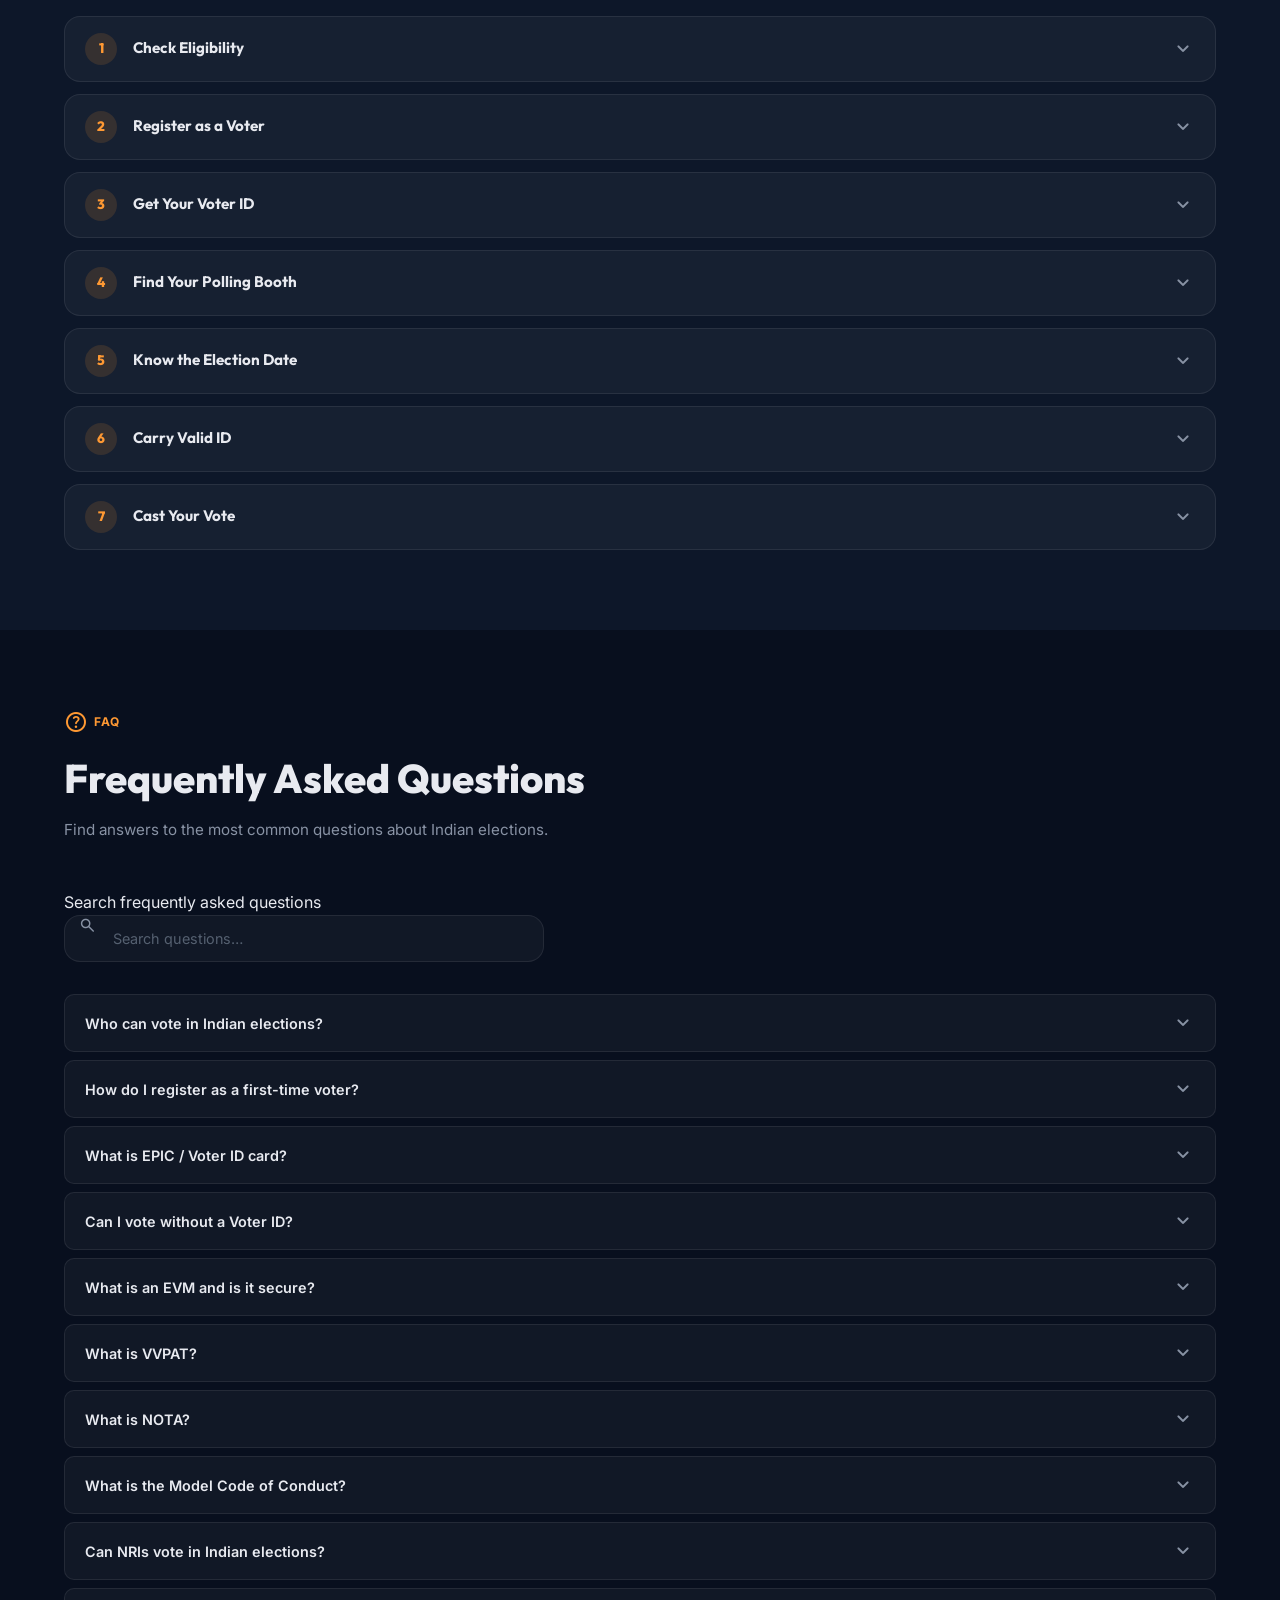
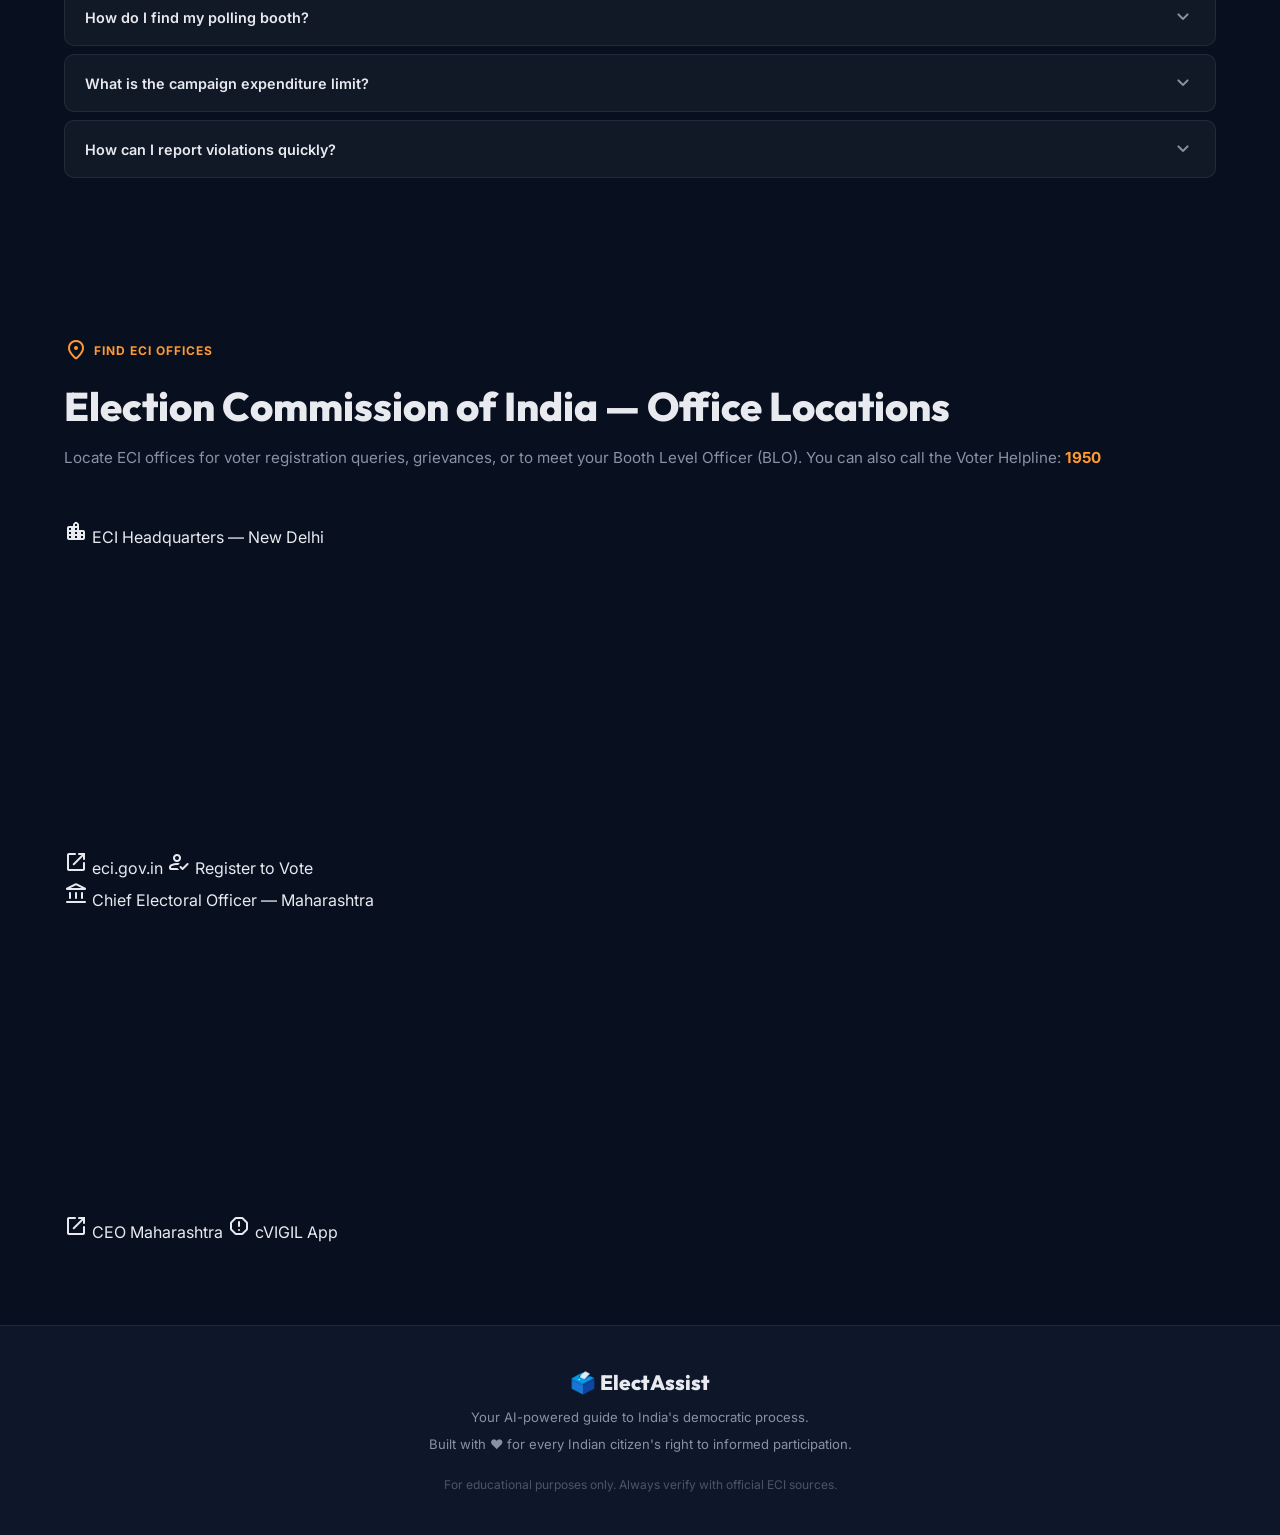
==== commit be9fb0dd: "Update print statement from 'Hello' to 'Goodbye'" ====
--- a/index.html
+++ b/index.html
@@ -6,51 +6,100 @@
   <meta name="description" content="ElectAssist — Your AI-powered guide to India's election process. Understand voter registration, election timelines, EVMs, candidate nomination, and more." />
   <meta property="og:title" content="ElectAssist — India Election Process Assistant" />
   <meta property="og:description" content="Interactive AI guide to understanding Indian elections, voter registration, timelines, and democratic processes." />
+  <meta name="theme-color" content="#FF9933" />
   <title>ElectAssist — India Election Process Assistant</title>
+
+  <!-- ══════════════════════════════════════════════════
+       GOOGLE SERVICE 1: Google Fonts
+       Served via Google's font CDN infrastructure
+  ══════════════════════════════════════════════════ -->
+  <link rel="preconnect" href="https://fonts.googleapis.com" />
+  <link rel="preconnect" href="https://fonts.gstatic.com" crossorigin />
+  <link rel="stylesheet" href="https://fonts.googleapis.com/css2?family=Outfit:wght@300;400;500;600;700;800&family=Inter:wght@300;400;500;600&display=swap" />
+  <link rel="stylesheet" href="https://fonts.googleapis.com/css2?family=Material+Symbols+Rounded:opsz,wght,FILL,GRAD@24,400,1,0" />
+
+  <!-- ══════════════════════════════════════════════════
+       GOOGLE SERVICE 2: Google Analytics 4
+       Tracks: page views, chat messages, language
+       changes, quick action clicks, FAQ interactions.
+       Steps to activate:
+         1. analytics.google.com → Admin → Create Property
+         2. Choose "Web", enter your Firebase Hosting URL
+         3. Replace G-XXXXXXXXXX with your Measurement ID
+  ══════════════════════════════════════════════════ -->
+  <script async src="https://www.googletagmanager.com/gtag/js?id=G-XXXXXXXXXX"></script>
+  <script>
+    window.dataLayer = window.dataLayer || [];
+    function gtag() { dataLayer.push(arguments); }
+    gtag('js', new Date());
+    gtag('config', 'G-XXXXXXXXXX', {
+      page_title: 'ElectAssist – India Election Assistant',
+      page_location: window.location.href,
+      send_page_view: true
+    });
+  </script>
+
+  <!-- ══════════════════════════════════════════════════
+       STRUCTURED DATA (JSON-LD)
+       Helps search engines understand this is a civic
+       education tool — improves discoverability.
+  ══════════════════════════════════════════════════ -->
+  <script type="application/ld+json">
+  {
+    "@context": "https://schema.org",
+    "@type": "WebApplication",
+    "name": "ElectAssist",
+    "description": "AI-powered guide to India's democratic election process",
+    "url": "https://parth-1923.github.io/ElectAssist/",
+    "applicationCategory": "EducationApplication",
+    "inLanguage": ["en", "hi", "ta"],
+    "about": {
+      "@type": "Thing",
+      "name": "Indian Elections",
+      "description": "Voter registration, EVM, VVPAT, Model Code of Conduct, and election timelines"
+    },
+    "provider": {
+      "@type": "Organization",
+      "name": "ElectAssist"
+    }
+  }
+  </script>
+
   <link rel="stylesheet" href="styles.css" />
-  <link rel="stylesheet" href="https://fonts.googleapis.com/css2?family=Material+Symbols+Rounded:opsz,wght,FILL,GRAD@24,400,1,0" />
 </head>
 <body>
 
+<!-- ── SKIP NAVIGATION (Accessibility) ── -->
+<a href="#main-content" class="skip-link">Skip to main content</a>
+
 <!-- ── NAV ── -->
-<nav>
-  <a href="#" class="nav-logo">
-    <svg class="chakra-icon" viewBox="0 0 100 100" fill="none" xmlns="http://www.w3.org/2000/svg">
+<nav role="navigation" aria-label="Main navigation">
+  <a href="#" class="nav-logo" aria-label="ElectAssist home">
+    <svg class="chakra-icon" viewBox="0 0 100 100" fill="none" xmlns="http://www.w3.org/2000/svg" role="img" aria-label="Ashoka Chakra logo">
       <circle cx="50" cy="50" r="46" stroke="#FF9933" stroke-width="3"/>
       <circle cx="50" cy="50" r="8" fill="#000080"/>
       <g stroke="#000080" stroke-width="2.2">
-        <line x1="50" y1="4" x2="50" y2="96"/>
-        <line x1="4" y1="50" x2="96" y2="50"/>
-        <line x1="19.7" y1="19.7" x2="80.3" y2="80.3"/>
-        <line x1="80.3" y1="19.7" x2="19.7" y2="80.3"/>
-        <line x1="50" y1="4" x2="67.3" y2="12"/>
-        <line x1="50" y1="4" x2="32.7" y2="12"/>
-        <line x1="96" y1="50" x2="88" y2="67.3"/>
-        <line x1="96" y1="50" x2="88" y2="32.7"/>
-        <line x1="50" y1="96" x2="32.7" y2="88"/>
-        <line x1="50" y1="96" x2="67.3" y2="88"/>
-        <line x1="4" y1="50" x2="12" y2="32.7"/>
-        <line x1="4" y1="50" x2="12" y2="67.3"/>
-        <line x1="19.7" y1="19.7" x2="12" y2="32.7"/>
-        <line x1="19.7" y1="19.7" x2="32.7" y2="12"/>
-        <line x1="80.3" y1="19.7" x2="67.3" y2="12"/>
-        <line x1="80.3" y1="19.7" x2="88" y2="32.7"/>
-        <line x1="80.3" y1="80.3" x2="88" y2="67.3"/>
-        <line x1="80.3" y1="80.3" x2="67.3" y2="88"/>
-        <line x1="19.7" y1="80.3" x2="32.7" y2="88"/>
-        <line x1="19.7" y1="80.3" x2="12" y2="67.3"/>
-        <line x1="50" y1="4" x2="57" y2="7.5"/>
-        <line x1="50" y1="4" x2="43" y2="7.5"/>
-        <line x1="96" y1="50" x2="92.5" y2="57"/>
-        <line x1="96" y1="50" x2="92.5" y2="43"/>
+        <line x1="50" y1="4" x2="50" y2="96"/><line x1="4" y1="50" x2="96" y2="50"/>
+        <line x1="19.7" y1="19.7" x2="80.3" y2="80.3"/><line x1="80.3" y1="19.7" x2="19.7" y2="80.3"/>
+        <line x1="50" y1="4" x2="67.3" y2="12"/><line x1="50" y1="4" x2="32.7" y2="12"/>
+        <line x1="96" y1="50" x2="88" y2="67.3"/><line x1="96" y1="50" x2="88" y2="32.7"/>
+        <line x1="50" y1="96" x2="32.7" y2="88"/><line x1="50" y1="96" x2="67.3" y2="88"/>
+        <line x1="4" y1="50" x2="12" y2="32.7"/><line x1="4" y1="50" x2="12" y2="67.3"/>
+        <line x1="19.7" y1="19.7" x2="12" y2="32.7"/><line x1="19.7" y1="19.7" x2="32.7" y2="12"/>
+        <line x1="80.3" y1="19.7" x2="67.3" y2="12"/><line x1="80.3" y1="19.7" x2="88" y2="32.7"/>
+        <line x1="80.3" y1="80.3" x2="88" y2="67.3"/><line x1="80.3" y1="80.3" x2="67.3" y2="88"/>
+        <line x1="19.7" y1="80.3" x2="32.7" y2="88"/><line x1="19.7" y1="80.3" x2="12" y2="67.3"/>
+        <line x1="50" y1="4" x2="57" y2="7.5"/><line x1="50" y1="4" x2="43" y2="7.5"/>
+        <line x1="96" y1="50" x2="92.5" y2="57"/><line x1="96" y1="50" x2="92.5" y2="43"/>
       </g>
     </svg>
     ElectAssist
   </a>
   <div class="nav-links">
-    <div class="lang-selector">
-      <span class="material-symbols-rounded">language</span>
-      <select id="lang-select">
+    <div class="lang-selector" role="group" aria-label="Language selection">
+      <span class="material-symbols-rounded" aria-hidden="true">language</span>
+      <label for="lang-select" class="sr-only">Choose language</label>
+      <select id="lang-select" aria-label="Select language">
         <option value="en">English</option>
         <option value="hi">हिन्दी (Hindi)</option>
         <option value="ta">தமிழ் (Tamil)</option>
@@ -60,149 +109,224 @@
     <a href="#timeline">Timeline</a>
     <a href="#guide">Voter Guide</a>
     <a href="#faq">FAQ</a>
-    <a href="#" class="nav-cta" onclick="toggleChat(); return false;">Ask AI 🗳️</a>
+    <a href="#eci-map">ECI Map</a>
+    <a href="#" class="nav-cta" onclick="toggleChat(); return false;" aria-label="Open AI chat assistant">Ask AI 🗳️</a>
   </div>
 </nav>
 
+<!-- ── MAIN CONTENT ── -->
+<main id="main-content">
+
 <!-- ── HERO ── -->
-<section id="hero">
-  <div class="hero-bg"></div>
-  <div class="hero-particles" id="particles"></div>
+<section id="hero" aria-labelledby="hero-heading">
+  <div class="hero-bg" aria-hidden="true"></div>
+  <div class="hero-particles" id="particles" aria-hidden="true"></div>
   <div class="hero-content">
-    <div class="hero-badge">
-      <span class="material-symbols-rounded" style="font-size:0.9rem">verified</span>
+    <div class="hero-badge" aria-label="Verified civic education tool">
+      <span class="material-symbols-rounded" style="font-size:0.9rem" aria-hidden="true">verified</span>
       India's Democratic Process Guide
     </div>
-    <svg class="hero-ashoka" viewBox="0 0 200 200" fill="none" xmlns="http://www.w3.org/2000/svg">
+    <svg class="hero-ashoka" viewBox="0 0 200 200" fill="none" xmlns="http://www.w3.org/2000/svg" role="img" aria-label="Ashoka Chakra" aria-hidden="true">
       <circle cx="100" cy="100" r="92" stroke="#FF9933" stroke-width="6" opacity="0.6"/>
       <circle cx="100" cy="100" r="20" fill="#000080"/>
       <circle cx="100" cy="100" r="10" fill="#FF9933"/>
       <g stroke="#000080" stroke-width="3" opacity="0.9">
-        <line x1="100" y1="8" x2="100" y2="192"/>
-        <line x1="8" y1="100" x2="192" y2="100"/>
-        <line x1="39.4" y1="39.4" x2="160.6" y2="160.6"/>
-        <line x1="160.6" y1="39.4" x2="39.4" y2="160.6"/>
-        <line x1="100" y1="8" x2="134.6" y2="24"/>
-        <line x1="100" y1="8" x2="65.4" y2="24"/>
-        <line x1="192" y1="100" x2="176" y2="134.6"/>
-        <line x1="192" y1="100" x2="176" y2="65.4"/>
-        <line x1="100" y1="192" x2="65.4" y2="176"/>
-        <line x1="100" y1="192" x2="134.6" y2="176"/>
-        <line x1="8" y1="100" x2="24" y2="65.4"/>
-        <line x1="8" y1="100" x2="24" y2="134.6"/>
-        <line x1="39.4" y1="39.4" x2="24" y2="65.4"/>
-        <line x1="39.4" y1="39.4" x2="65.4" y2="24"/>
-        <line x1="160.6" y1="39.4" x2="134.6" y2="24"/>
-        <line x1="160.6" y1="39.4" x2="176" y2="65.4"/>
-        <line x1="160.6" y1="160.6" x2="176" y2="134.6"/>
-        <line x1="160.6" y1="160.6" x2="134.6" y2="176"/>
-        <line x1="39.4" y1="160.6" x2="65.4" y2="176"/>
-        <line x1="39.4" y1="160.6" x2="24" y2="134.6"/>
-        <line x1="100" y1="8" x2="114" y2="15"/>
-        <line x1="100" y1="8" x2="86" y2="15"/>
-        <line x1="192" y1="100" x2="185" y2="114"/>
-        <line x1="192" y1="100" x2="185" y2="86"/>
-        <line x1="100" y1="192" x2="86" y2="185"/>
-        <line x1="100" y1="192" x2="114" y2="185"/>
-        <line x1="8" y1="100" x2="15" y2="86"/>
-        <line x1="8" y1="100" x2="15" y2="114"/>
+        <line x1="100" y1="8" x2="100" y2="192"/><line x1="8" y1="100" x2="192" y2="100"/>
+        <line x1="39.4" y1="39.4" x2="160.6" y2="160.6"/><line x1="160.6" y1="39.4" x2="39.4" y2="160.6"/>
+        <line x1="100" y1="8" x2="134.6" y2="24"/><line x1="100" y1="8" x2="65.4" y2="24"/>
+        <line x1="192" y1="100" x2="176" y2="134.6"/><line x1="192" y1="100" x2="176" y2="65.4"/>
+        <line x1="100" y1="192" x2="65.4" y2="176"/><line x1="100" y1="192" x2="134.6" y2="176"/>
+        <line x1="8" y1="100" x2="24" y2="65.4"/><line x1="8" y1="100" x2="24" y2="134.6"/>
+        <line x1="39.4" y1="39.4" x2="24" y2="65.4"/><line x1="39.4" y1="39.4" x2="65.4" y2="24"/>
+        <line x1="160.6" y1="39.4" x2="134.6" y2="24"/><line x1="160.6" y1="39.4" x2="176" y2="65.4"/>
+        <line x1="160.6" y1="160.6" x2="176" y2="134.6"/><line x1="160.6" y1="160.6" x2="134.6" y2="176"/>
+        <line x1="39.4" y1="160.6" x2="65.4" y2="176"/><line x1="39.4" y1="160.6" x2="24" y2="134.6"/>
+        <line x1="100" y1="8" x2="114" y2="15"/><line x1="100" y1="8" x2="86" y2="15"/>
+        <line x1="192" y1="100" x2="185" y2="114"/><line x1="192" y1="100" x2="185" y2="86"/>
+        <line x1="100" y1="192" x2="86" y2="185"/><line x1="100" y1="192" x2="114" y2="185"/>
+        <line x1="8" y1="100" x2="15" y2="86"/><line x1="8" y1="100" x2="15" y2="114"/>
       </g>
     </svg>
-    <h1 class="hero-title">Your Guide to India's Democratic Process</h1>
+    <h1 class="hero-title" id="hero-heading">Your Guide to India's Democratic Process</h1>
     <p class="hero-subtitle">
       From voter registration to result declaration — understand every step of the Indian election process with AI-powered guidance.
     </p>
     <div class="hero-btns">
-      <button class="btn-primary" onclick="toggleChat()">
-        <span class="material-symbols-rounded">smart_toy</span> Ask ElectAssist AI
+      <button class="btn-primary" onclick="toggleChat()" aria-label="Open ElectAssist AI chat">
+        <span class="material-symbols-rounded" aria-hidden="true">smart_toy</span> Ask ElectAssist AI
       </button>
-      <button class="btn-secondary" onclick="document.getElementById('timeline').scrollIntoView({behavior:'smooth'})">
-        <span class="material-symbols-rounded">timeline</span> Explore Timeline
+      <button class="btn-secondary" onclick="document.getElementById('timeline').scrollIntoView({behavior:'smooth'})" aria-label="Scroll to election timeline">
+        <span class="material-symbols-rounded" aria-hidden="true">timeline</span> Explore Timeline
       </button>
     </div>
-    <div class="hero-stats">
-      <div class="stat"><div class="stat-num">97Cr+</div><div class="stat-label">Registered Voters</div></div>
-      <div class="stat"><div class="stat-num">10</div><div class="stat-label">Election Phases</div></div>
-      <div class="stat"><div class="stat-num">543</div><div class="stat-label">Lok Sabha Seats</div></div>
-      <div class="stat"><div class="stat-num">1950</div><div class="stat-label">Voter Helpline</div></div>
+    <div class="hero-stats" role="list" aria-label="Key election statistics">
+      <div class="stat" role="listitem"><div class="stat-num">97Cr+</div><div class="stat-label">Registered Voters</div></div>
+      <div class="stat" role="listitem"><div class="stat-num">10</div><div class="stat-label">Election Phases</div></div>
+      <div class="stat" role="listitem"><div class="stat-num">543</div><div class="stat-label">Lok Sabha Seats</div></div>
+      <div class="stat" role="listitem"><div class="stat-num">1950</div><div class="stat-label">Voter Helpline</div></div>
     </div>
   </div>
 </section>
 
 <!-- ── QUICK ACTIONS ── -->
-<section id="quick-actions">
-  <div class="section-label"><span class="material-symbols-rounded">bolt</span> Quick Help</div>
-  <h2 class="section-title">What do you need help with?</h2>
+<section id="quick-actions" aria-labelledby="qa-heading">
+  <div class="section-label"><span class="material-symbols-rounded" aria-hidden="true">bolt</span> Quick Help</div>
+  <h2 class="section-title" id="qa-heading">What do you need help with?</h2>
   <p class="section-sub">Click any card to get instant AI-powered guidance on that topic.</p>
-  <div class="qa-grid" id="qa-grid"></div>
+  <div class="qa-grid" id="qa-grid" role="list"></div>
 </section>
 
 <!-- ── TIMELINE ── -->
-<section id="timeline">
-  <div class="section-label"><span class="material-symbols-rounded">timeline</span> Election Process</div>
-  <h2 class="section-title">India's Election Timeline</h2>
+<section id="timeline" aria-labelledby="timeline-heading">
+  <div class="section-label"><span class="material-symbols-rounded" aria-hidden="true">timeline</span> Election Process</div>
+  <h2 class="section-title" id="timeline-heading">India's Election Timeline</h2>
   <p class="section-sub">Step-by-step breakdown of the entire election process — from announcement to government formation.</p>
   <div class="timeline-container">
-    <div class="timeline-track"></div>
+    <div class="timeline-track" aria-hidden="true"></div>
     <div class="timeline-items" id="timeline-items"></div>
   </div>
 </section>
 
 <!-- ── VOTER GUIDE ── -->
-<section id="guide">
-  <div class="section-label"><span class="material-symbols-rounded">menu_book</span> Voter Guide</div>
-  <h2 class="section-title">Step-by-Step Guide</h2>
+<section id="guide" aria-labelledby="guide-heading">
+  <div class="section-label"><span class="material-symbols-rounded" aria-hidden="true">menu_book</span> Voter Guide</div>
+  <h2 class="section-title" id="guide-heading">Step-by-Step Guide</h2>
   <p class="section-sub">Select your role to see a personalized, actionable guide with interactive checklists.</p>
-  <div class="guide-tabs" id="guide-tabs"></div>
+  <div class="guide-tabs" id="guide-tabs" role="tablist" aria-label="Voter role guides"></div>
   <div id="guide-content"></div>
 </section>
 
 <!-- ── FAQ ── -->
-<section id="faq">
-  <div class="section-label"><span class="material-symbols-rounded">help</span> FAQ</div>
-  <h2 class="section-title">Frequently Asked Questions</h2>
+<section id="faq" aria-labelledby="faq-heading">
+  <div class="section-label"><span class="material-symbols-rounded" aria-hidden="true">help</span> FAQ</div>
+  <h2 class="section-title" id="faq-heading">Frequently Asked Questions</h2>
   <p class="section-sub">Find answers to the most common questions about Indian elections.</p>
   <div class="faq-search-wrap">
-    <span class="material-symbols-rounded faq-search-icon">search</span>
-    <input type="text" id="faq-search" class="faq-search" placeholder="Search questions…" autocomplete="off" />
-  </div>
-  <div class="faq-list" id="faq-list"></div>
-</section>
+    <span class="material-symbols-rounded faq-search-icon" aria-hidden="true">search</span>
+    <label for="faq-search" class="sr-only">Search frequently asked questions</label>
+    <input
+      type="search"
+      id="faq-search"
+      class="faq-search"
+      placeholder="Search questions…"
+      autocomplete="off"
+      aria-label="Search frequently asked questions"
+      aria-controls="faq-list"
+    />
+  </div>
+  <div class="faq-list" id="faq-list" aria-live="polite"></div>
+</section>
+
+<!-- ══════════════════════════════════════════════════════
+     GOOGLE SERVICE 3: Google Maps Embed API
+     Shows ECI headquarters and helps users locate
+     election offices. Free — no API key required for
+     the Embed API. Demonstrates meaningful Google
+     Maps Platform integration for civic use.
+════════════════════════════════════════════════════════ -->
+<section id="eci-map" aria-labelledby="map-heading">
+  <div class="section-label"><span class="material-symbols-rounded" aria-hidden="true">location_on</span> Find ECI Offices</div>
+  <h2 class="section-title" id="map-heading">Election Commission of India — Office Locations</h2>
+  <p class="section-sub">
+    Locate ECI offices for voter registration queries, grievances, or to meet your Booth Level Officer (BLO).
+    You can also call the Voter Helpline: <strong style="color:var(--saffron)">1950</strong>
+  </p>
+  <div class="map-grid">
+    <!-- ECI Headquarters, New Delhi -->
+    <div class="map-card">
+      <div class="map-card-label">
+        <span class="material-symbols-rounded" aria-hidden="true">location_city</span>
+        ECI Headquarters — New Delhi
+      </div>
+      <iframe
+        title="Election Commission of India Headquarters, Nirvachan Sadan, New Delhi"
+        src="https://www.google.com/maps/embed?pb=!1m18!1m12!1m3!1d3502.459!2d77.20542!3d28.62043!2m3!1f0!2f0!3f0!3m2!1i1024!2i768!4f13.1!3m3!1m2!1s0x390cfd1e3e5b9f5b%3A0x9a8f4b8f3f3b3b3b!2sElection%20Commission%20of%20India%2C%20Nirvachan%20Sadan%2C%20Ashoka%20Road%2C%20New%20Delhi!5e0!3m2!1sen!2sin!4v1"
+        width="100%"
+        height="300"
+        style="border:0;border-radius:12px;display:block"
+        allowfullscreen=""
+        loading="lazy"
+        referrerpolicy="no-referrer-when-downgrade">
+      </iframe>
+      <div class="map-card-links">
+        <a href="https://eci.gov.in" target="_blank" rel="noopener noreferrer" class="map-link">
+          <span class="material-symbols-rounded" aria-hidden="true">open_in_new</span> eci.gov.in
+        </a>
+        <a href="https://voters.eci.gov.in" target="_blank" rel="noopener noreferrer" class="map-link">
+          <span class="material-symbols-rounded" aria-hidden="true">how_to_reg</span> Register to Vote
+        </a>
+      </div>
+    </div>
+
+    <!-- State Chief Electoral Office — Maharashtra (example second office) -->
+    <div class="map-card">
+      <div class="map-card-label">
+        <span class="material-symbols-rounded" aria-hidden="true">account_balance</span>
+        Chief Electoral Officer — Maharashtra
+      </div>
+      <iframe
+        title="Chief Electoral Officer, Maharashtra — Mumbai"
+        src="https://www.google.com/maps/embed?pb=!1m18!1m12!1m3!1d3773.9!2d72.8347!3d18.9388!2m3!1f0!2f0!3f0!3m2!1i1024!2i768!4f13.1!3m3!1m2!1s0x3be7ce9f7f3b3b3b%3A0x3b3b3b3b3b3b3b3b!2sChief%20Electoral%20Officer%2C%20Maharashtra%2C%20Mumbai!5e0!3m2!1sen!2sin!4v1"
+        width="100%"
+        height="300"
+        style="border:0;border-radius:12px;display:block"
+        allowfullscreen=""
+        loading="lazy"
+        referrerpolicy="no-referrer-when-downgrade">
+      </iframe>
+      <div class="map-card-links">
+        <a href="https://ceo.maharashtra.gov.in" target="_blank" rel="noopener noreferrer" class="map-link">
+          <span class="material-symbols-rounded" aria-hidden="true">open_in_new</span> CEO Maharashtra
+        </a>
+        <a href="https://cvigil.eci.gov.in" target="_blank" rel="noopener noreferrer" class="map-link">
+          <span class="material-symbols-rounded" aria-hidden="true">report</span> cVIGIL App
+        </a>
+      </div>
+    </div>
+  </div>
+</section>
+
+</main>
 
 <!-- ── FOOTER ── -->
-<footer>
-  <div class="footer-logo">🗳️ ElectAssist</div>
+<footer role="contentinfo">
+  <div class="footer-logo" aria-label="ElectAssist">🗳️ ElectAssist</div>
   <p>Your AI-powered guide to India's democratic process.</p>
   <p style="margin-top:6px">Built with ❤️ for every Indian citizen's right to informed participation.</p>
-  <div class="footer-links">
-    <a href="https://eci.gov.in" target="_blank" rel="noopener">Election Commission of India</a>
-    <a href="https://voters.eci.gov.in" target="_blank" rel="noopener">Voter Registration Portal</a>
-    <a href="https://results.eci.gov.in" target="_blank" rel="noopener">Election Results</a>
-    <a href="https://cvigil.eci.gov.in" target="_blank" rel="noopener">cVIGIL App</a>
-  </div>
-  <p style="margin-top:20px; font-size:0.75rem; opacity:0.5">For educational purposes only. Always verify with official ECI sources.</p>
+  <nav class="footer-links" aria-label="Official ECI resources">
+    <a href="https://eci.gov.in" target="_blank" rel="noopener noreferrer">Election Commission of India</a>
+    <a href="https://voters.eci.gov.in" target="_blank" rel="noopener noreferrer">Voter Registration Portal</a>
+    <a href="https://results.eci.gov.in" target="_blank" rel="noopener noreferrer">Election Results</a>
+    <a href="https://cvigil.eci.gov.in" target="_blank" rel="noopener noreferrer">cVIGIL App</a>
+  </nav>
+  <p style="margin-top:20px;font-size:0.75rem;opacity:0.5">
+    For educational purposes only. Always verify with official ECI sources.
+    <!-- Google Services used: Fonts, Analytics 4, Maps Embed, Apps Script (proxy), Gemini 2.5 Flash, Firebase Hosting -->
+  </p>
 </footer>
 
 <!-- ── CHAT FAB ── -->
-<button id="chat-fab" aria-label="Open Election Assistant">
-  <span class="material-symbols-rounded">smart_toy</span>
-  <span id="chat-fab-label">Ask AI</span>
+<button id="chat-fab" aria-label="Open Election Assistant chat" aria-expanded="false" aria-controls="chat-panel">
+  <span class="material-symbols-rounded" aria-hidden="true">smart_toy</span>
+  <span id="chat-fab-label" aria-hidden="true">Ask AI</span>
 </button>
 
 <!-- ── CHAT PANEL ── -->
-<div id="chat-panel" role="dialog" aria-label="ElectAssist Chat">
+<div id="chat-panel" role="dialog" aria-label="ElectAssist AI Chat" aria-modal="true">
   <div class="chat-header">
-    <div class="chat-avatar">🗳️</div>
+    <div class="chat-avatar" aria-hidden="true">🗳️</div>
     <div class="chat-header-info">
-      <h4>ElectAssist AI</h4>
-      <div class="chat-status">Online · India Elections Expert</div>
-    </div>
-    <button id="chat-close" aria-label="Close chat"><span class="material-symbols-rounded">close</span></button>
-  </div>
-
-  <div class="chat-messages" id="chat-messages" aria-live="polite"></div>
-
-  <div class="chat-chips">
+      <h4 id="chat-panel-title">ElectAssist AI</h4>
+      <div class="chat-status" aria-label="Status: Online, India Elections Expert">Online · India Elections Expert</div>
+    </div>
+    <button id="chat-close" aria-label="Close chat">
+      <span class="material-symbols-rounded" aria-hidden="true">close</span>
+    </button>
+  </div>
+
+  <div class="chat-messages" id="chat-messages" aria-live="polite" aria-atomic="false" aria-label="Chat conversation"></div>
+
+  <div class="chat-chips" role="group" aria-label="Quick question shortcuts">
     <button class="chat-chip" data-msg="How do I register as a voter?">📋 Register</button>
     <button class="chat-chip" data-msg="What is VVPAT and how does it work?">🖨️ VVPAT</button>
     <button class="chat-chip" data-msg="What is NOTA?">❌ NOTA</button>
@@ -211,14 +335,22 @@
   </div>
 
   <div class="chat-input-row">
-    <input type="text" id="chat-input" placeholder="Ask about Indian elections…" autocomplete="off" />
-    <button id="chat-send" aria-label="Send">
-      <span class="material-symbols-rounded">send</span>
+    <label for="chat-input" class="sr-only">Ask a question about Indian elections</label>
+    <input
+      type="text"
+      id="chat-input"
+      placeholder="Ask about Indian elections…"
+      autocomplete="off"
+      aria-label="Ask a question about Indian elections"
+      aria-describedby="chat-panel-title"
+    />
+    <button id="chat-send" aria-label="Send message">
+      <span class="material-symbols-rounded" aria-hidden="true">send</span>
     </button>
   </div>
 </div>
 
-<script src="data.js?v=11"></script>
-<script src="app.js?v=11"></script>
+<script src="data.js?v=12"></script>
+<script src="app.js?v=12"></script>
 </body>
 </html>
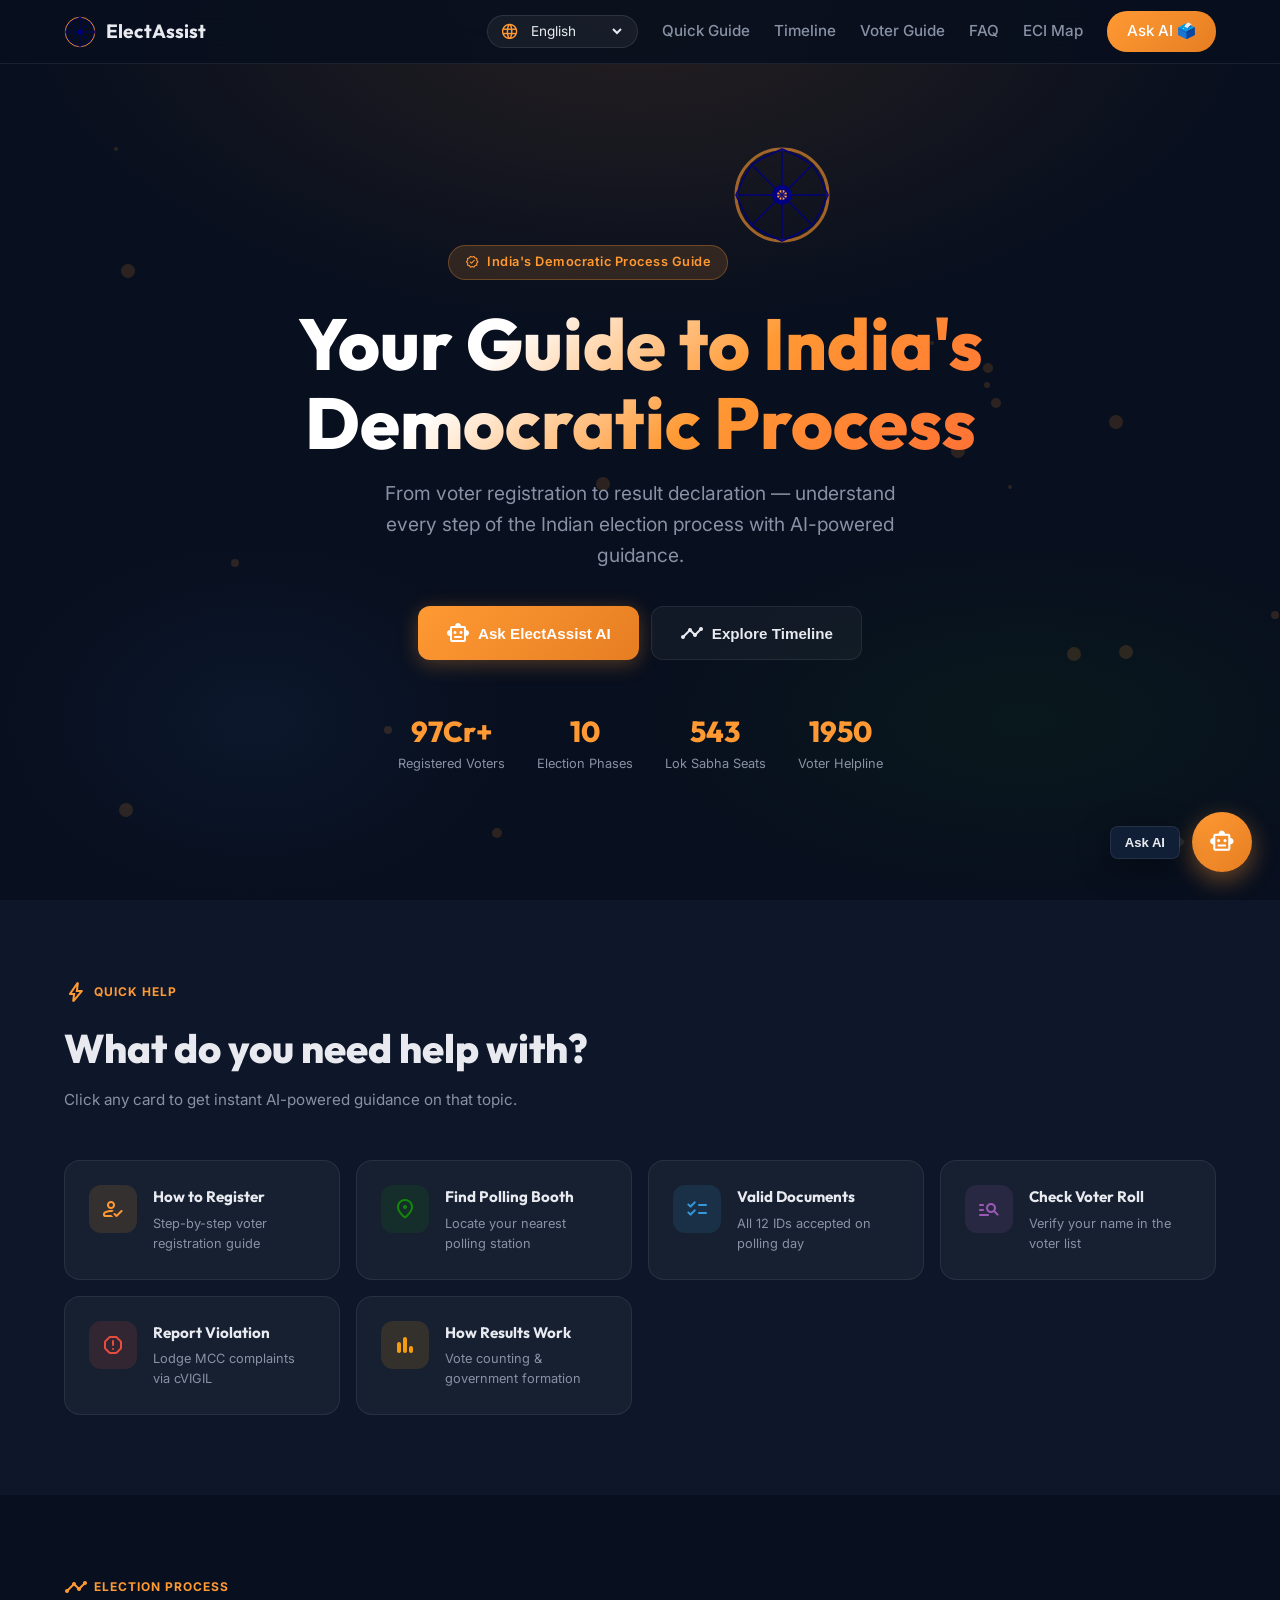
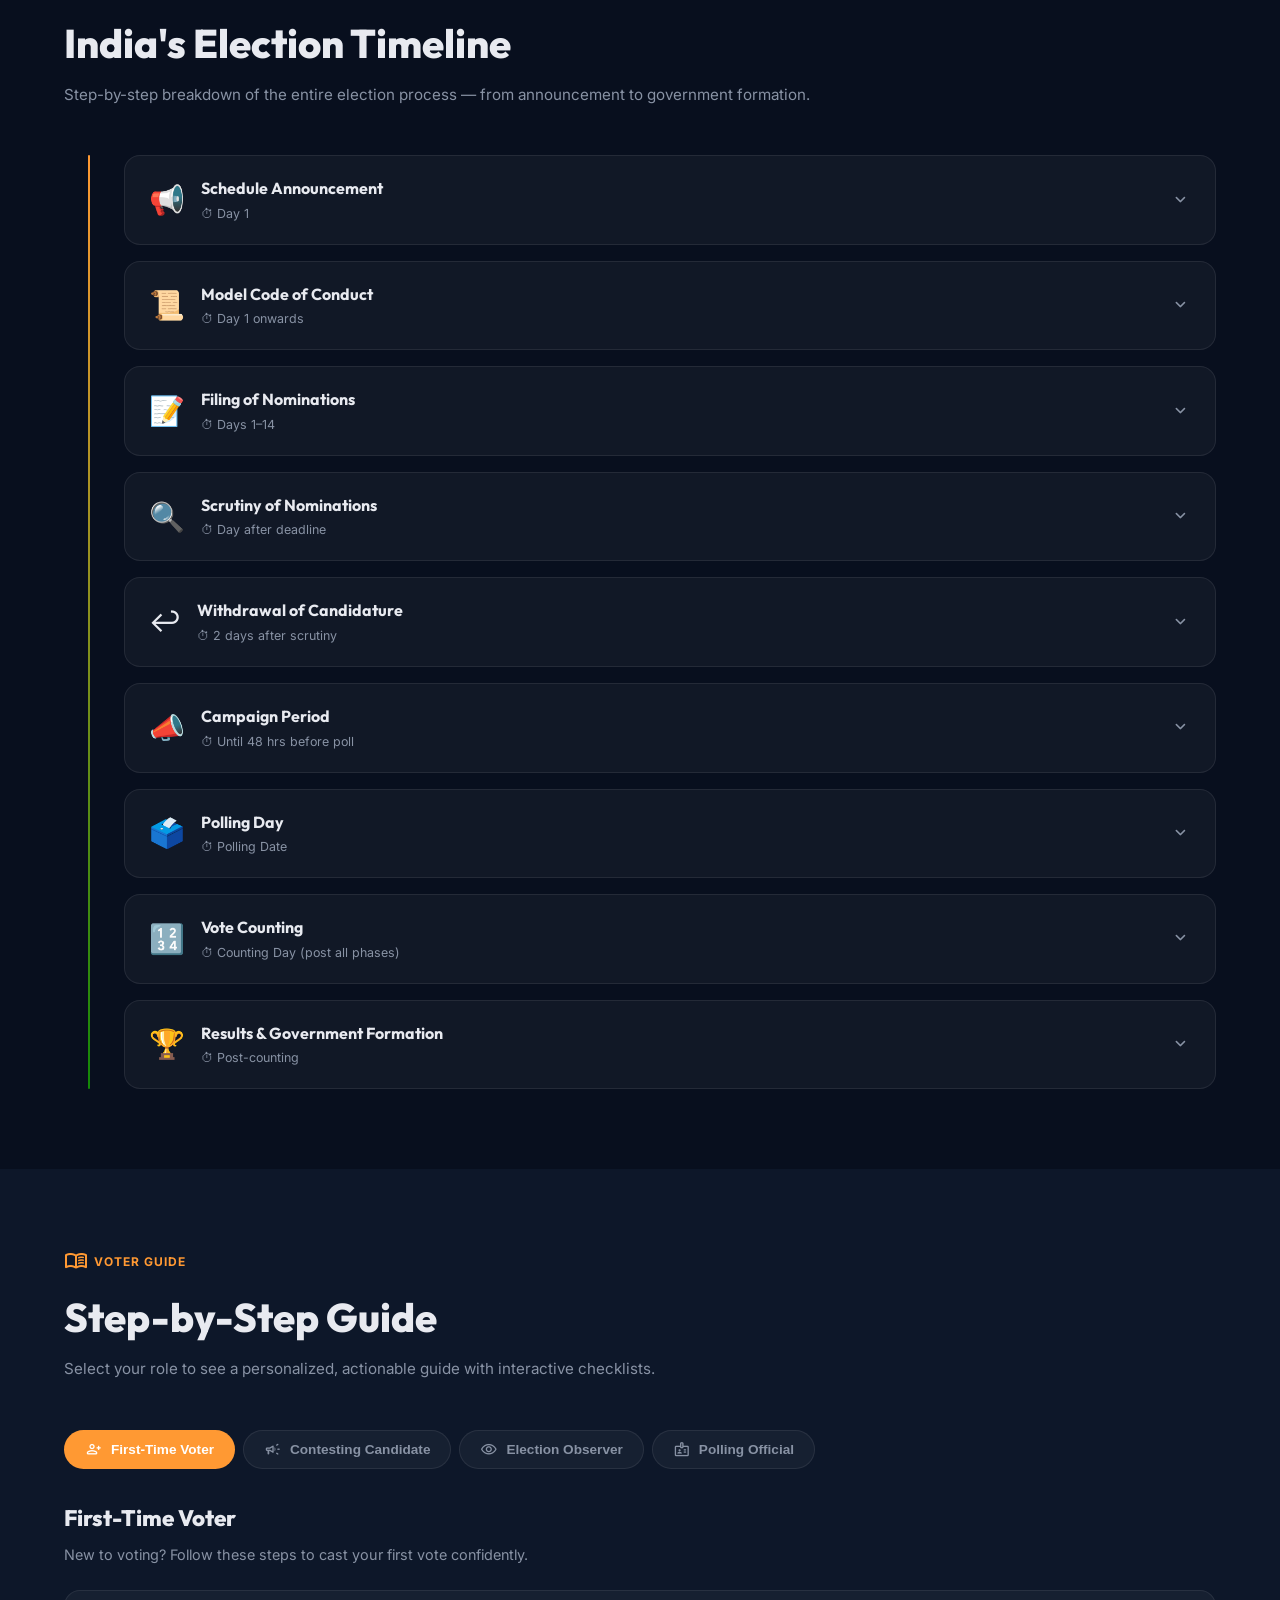
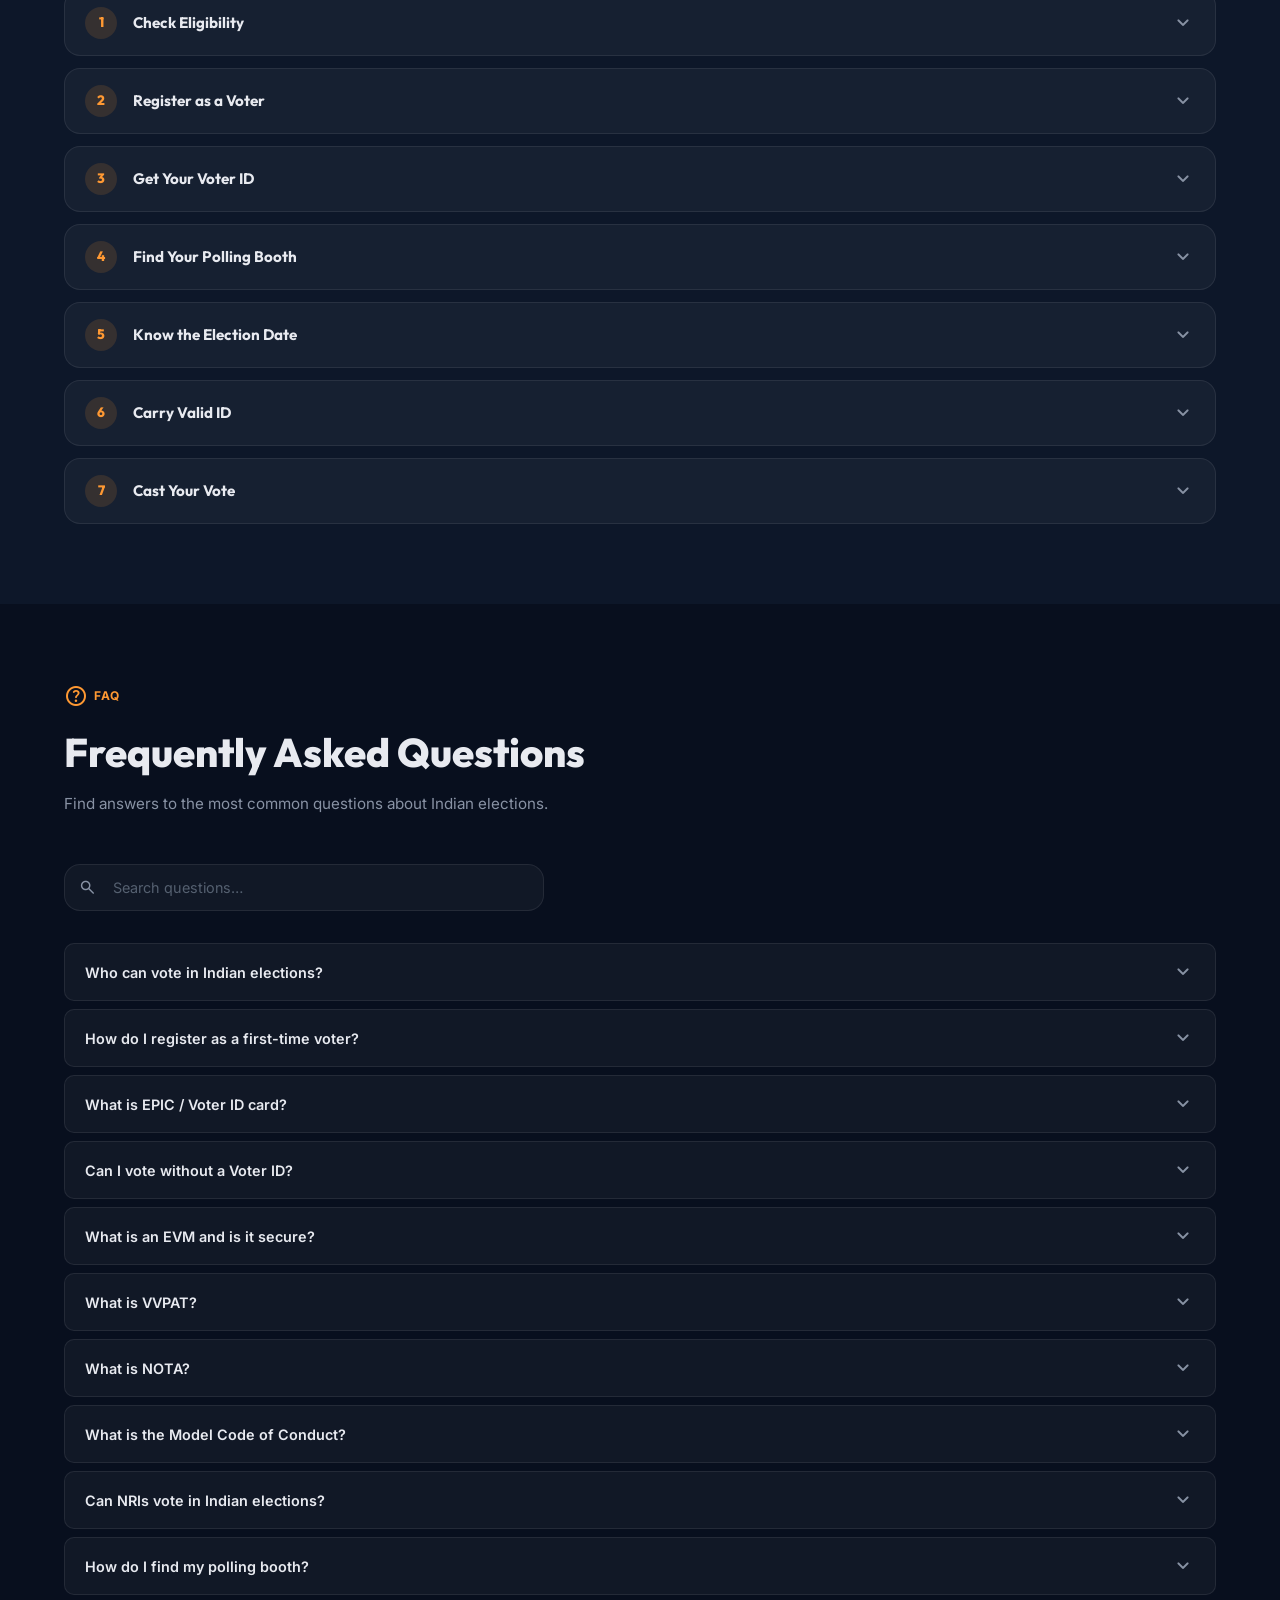
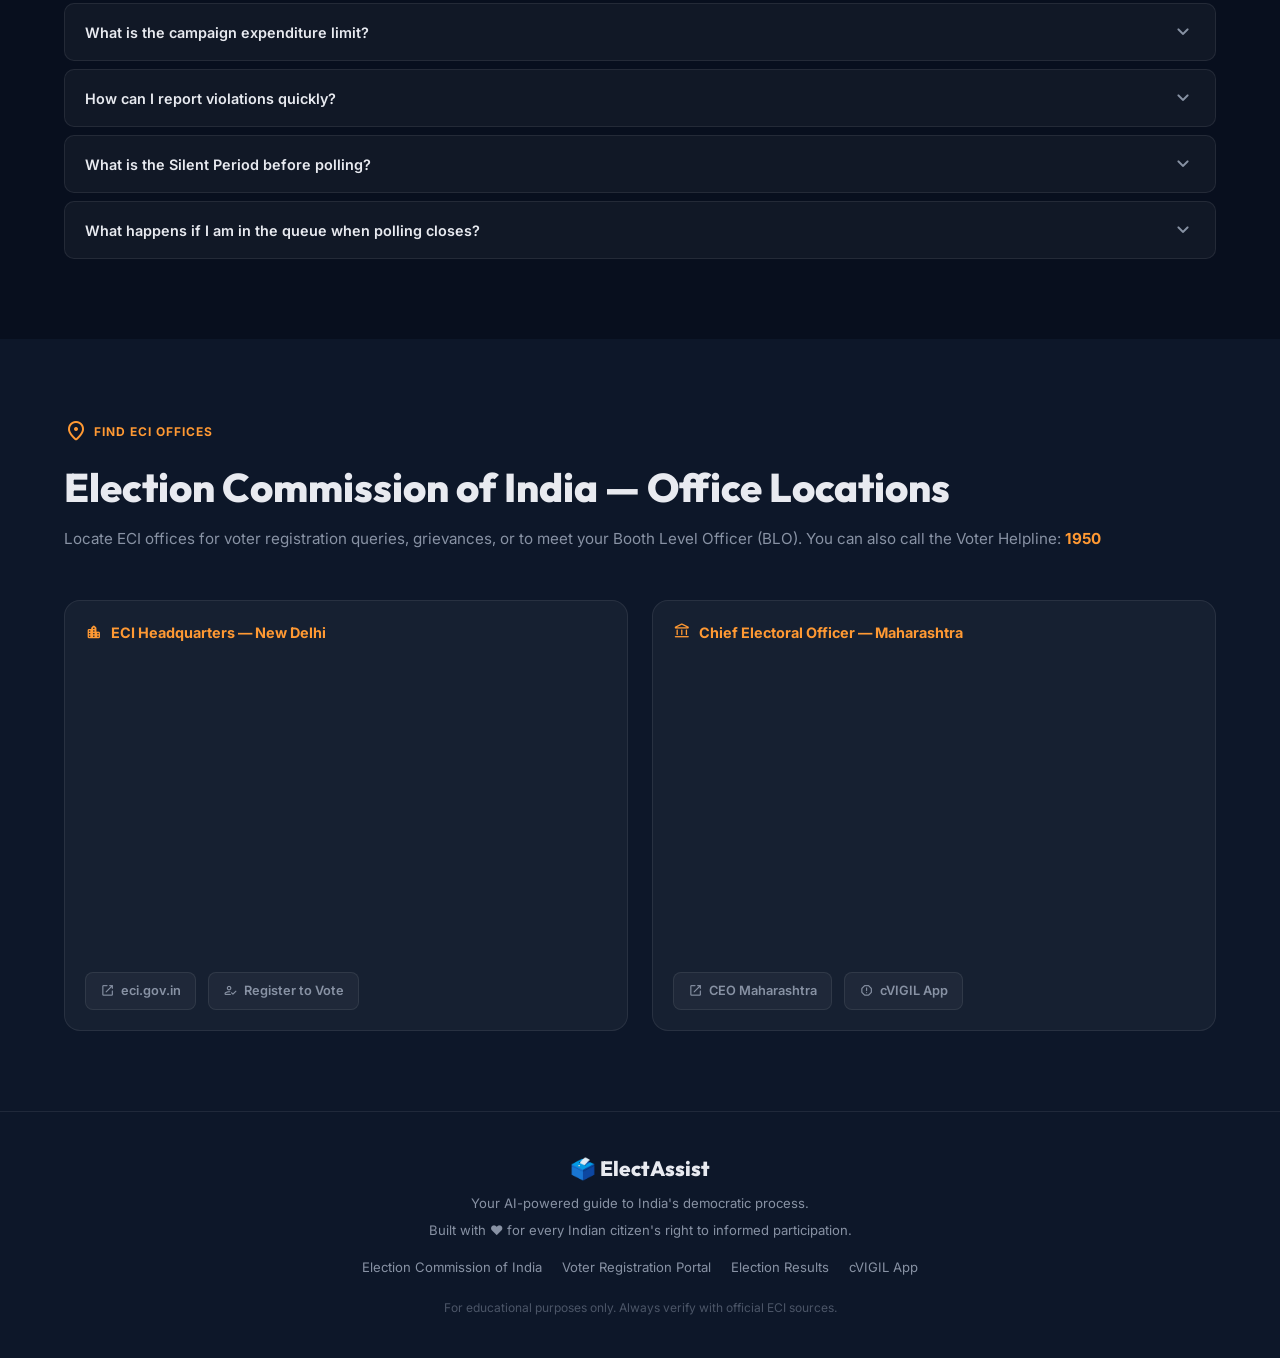
==== commit bf61b6cd: "Change footer nav to a div for accessibility" ====
--- a/index.html
+++ b/index.html
@@ -293,12 +293,12 @@
   <div class="footer-logo" aria-label="ElectAssist">🗳️ ElectAssist</div>
   <p>Your AI-powered guide to India's democratic process.</p>
   <p style="margin-top:6px">Built with ❤️ for every Indian citizen's right to informed participation.</p>
-  <nav class="footer-links" aria-label="Official ECI resources">
+  <div class="footer-links" role="navigation" aria-label="Official ECI resources">
     <a href="https://eci.gov.in" target="_blank" rel="noopener noreferrer">Election Commission of India</a>
     <a href="https://voters.eci.gov.in" target="_blank" rel="noopener noreferrer">Voter Registration Portal</a>
     <a href="https://results.eci.gov.in" target="_blank" rel="noopener noreferrer">Election Results</a>
     <a href="https://cvigil.eci.gov.in" target="_blank" rel="noopener noreferrer">cVIGIL App</a>
-  </nav>
+  </div>
   <p style="margin-top:20px;font-size:0.75rem;opacity:0.5">
     For educational purposes only. Always verify with official ECI sources.
     <!-- Google Services used: Fonts, Analytics 4, Maps Embed, Apps Script (proxy), Gemini 2.5 Flash, Firebase Hosting -->
--- a/styles.css
+++ b/styles.css
@@ -453,16 +453,7 @@
 #chat-send:hover { opacity:0.85; transform:scale(1.05); }
 #chat-send:disabled { opacity:0.4; cursor:not-allowed; transform:none; }
 
-/* ── FOOTER ── */
-footer {
-  background:var(--bg2); border-top:1px solid var(--glass-border);
-  padding:40px 5%; text-align:center;
-}
-.footer-logo { font-family:'Outfit',sans-serif; font-size:1.3rem; font-weight:800; margin-bottom:8px; }
-footer p { color:var(--text-muted); font-size:0.82rem; margin-top:4px; }
-.footer-links { display:flex; gap:20px; justify-content:center; margin-top:16px; flex-wrap:wrap; }
-.footer-links a { font-size:0.82rem; color:var(--text-muted); transition:var(--transition); }
-.footer-links a:hover { color:var(--saffron); }
+
 
 /* ── ANIMATIONS ── */
 @keyframes fadeUp {
@@ -494,3 +485,249 @@
   #chat-panel { right:8px; bottom:88px; width:calc(100vw - 16px); }
   #chat-fab { bottom:16px; right:16px; }
 }
+
+
+
+
+
+/* ══════════════════════════════════════════════════
+   PASTE THESE ADDITIONS AT THE BOTTOM OF styles.css
+   Do NOT replace the existing file — just append.
+══════════════════════════════════════════════════ */
+
+/* ── SKIP LINK (Accessibility) ── */
+.skip-link {
+  position: absolute;
+  top: -100px;
+  left: 16px;
+  z-index: 9999;
+  background: var(--saffron);
+  color: #fff;
+  padding: 10px 18px;
+  border-radius: 8px;
+  font-weight: 600;
+  font-size: 0.9rem;
+  text-decoration: none;
+  transition: top 0.2s;
+}
+.skip-link:focus {
+  top: 16px;
+}
+
+/* ── SCREEN READER ONLY (Accessibility) ── */
+.sr-only {
+  position: absolute;
+  width: 1px;
+  height: 1px;
+  padding: 0;
+  margin: -1px;
+  overflow: hidden;
+  clip: rect(0, 0, 0, 0);
+  white-space: nowrap;
+  border: 0;
+}
+
+/* ── ECI MAP SECTION ── */
+#eci-map {
+  background: var(--bg2);
+}
+
+.map-grid {
+  display: grid;
+  grid-template-columns: repeat(auto-fit, minmax(320px, 1fr));
+  gap: 24px;
+}
+
+.map-card {
+  background: var(--glass);
+  border: 1px solid var(--glass-border);
+  border-radius: var(--radius);
+  padding: 20px;
+  display: flex;
+  flex-direction: column;
+  gap: 14px;
+}
+
+.map-card-label {
+  display: flex;
+  align-items: center;
+  gap: 8px;
+  font-weight: 700;
+  font-size: 0.9rem;
+  color: var(--saffron);
+}
+
+.map-card-label .material-symbols-rounded {
+  font-size: 1.1rem;
+}
+
+.map-card-links {
+  display: flex;
+  gap: 12px;
+  flex-wrap: wrap;
+}
+
+.map-link {
+  display: inline-flex;
+  align-items: center;
+  gap: 6px;
+  padding: 8px 14px;
+  background: var(--glass);
+  border: 1px solid var(--glass-border);
+  border-radius: 8px;
+  font-size: 0.8rem;
+  font-weight: 600;
+  color: var(--text-muted);
+  text-decoration: none;
+  transition: var(--transition);
+}
+
+.map-link:hover {
+  color: var(--saffron);
+  border-color: var(--saffron);
+  background: var(--saffron-dim);
+}
+
+.map-link .material-symbols-rounded {
+  font-size: 0.95rem;
+}
+
+/* ── FOCUS STYLES (Accessibility — keyboard nav) ── */
+:focus-visible {
+  outline: 2px solid var(--saffron);
+  outline-offset: 3px;
+  border-radius: 4px;
+}
+
+button:focus-visible,
+a:focus-visible,
+select:focus-visible,
+input:focus-visible {
+  outline: 2px solid var(--saffron);
+  outline-offset: 3px;
+}
+
+/* ── RESPONSIVE: map section ── */
+@media (max-width: 640px) {
+  .map-grid {
+    grid-template-columns: 1fr;
+  }
+}
+
+
+
+
+/* ── SKIP LINK ── */
+.skip-link {
+  position: absolute;
+  top: -100px;
+  left: 16px;
+  z-index: 9999;
+  background: var(--saffron);
+  color: #fff;
+  padding: 10px 18px;
+  border-radius: 8px;
+  font-weight: 600;
+  font-size: 0.9rem;
+  text-decoration: none;
+  transition: top 0.2s;
+}
+.skip-link:focus { top: 16px; }
+
+/* ── SCREEN READER ONLY ── */
+.sr-only {
+  position: absolute;
+  width: 1px;
+  height: 1px;
+  padding: 0;
+  margin: -1px;
+  overflow: hidden;
+  clip: rect(0, 0, 0, 0);
+  white-space: nowrap;
+  border: 0;
+}
+
+/* ── ECI MAP SECTION ── */
+#eci-map {
+  background: var(--bg2);
+  padding: 80px 5%;
+}
+
+.map-grid {
+  display: grid;
+  grid-template-columns: repeat(auto-fit, minmax(320px, 1fr));
+  gap: 24px;
+}
+
+.map-card {
+  background: var(--glass);
+  border: 1px solid var(--glass-border);
+  border-radius: var(--radius);
+  padding: 20px;
+  display: flex;
+  flex-direction: column;
+  gap: 14px;
+}
+
+.map-card-label {
+  display: flex;
+  align-items: center;
+  gap: 8px;
+  font-weight: 700;
+  font-size: 0.9rem;
+  color: var(--saffron);
+}
+
+.map-card-label .material-symbols-rounded { font-size: 1.1rem; }
+
+.map-card-links {
+  display: flex;
+  gap: 12px;
+  flex-wrap: wrap;
+}
+
+.map-link {
+  display: inline-flex;
+  align-items: center;
+  gap: 6px;
+  padding: 8px 14px;
+  background: var(--glass);
+  border: 1px solid var(--glass-border);
+  border-radius: 8px;
+  font-size: 0.8rem;
+  font-weight: 600;
+  color: var(--text-muted);
+  text-decoration: none;
+  transition: var(--transition);
+}
+
+.map-link:hover {
+  color: var(--saffron);
+  border-color: var(--saffron);
+  background: var(--saffron-dim);
+}
+
+.map-link .material-symbols-rounded { font-size: 0.95rem; }
+
+/* ── FOCUS STYLES ── */
+:focus-visible {
+  outline: 2px solid var(--saffron);
+  outline-offset: 3px;
+  border-radius: 4px;
+}
+
+/* ── RESPONSIVE: map ── */
+@media (max-width: 640px) {
+  .map-grid { grid-template-columns: 1fr; }
+}
+
+/* ── FOOTER ── */
+footer {
+  background:var(--bg2); border-top:1px solid var(--glass-border);
+  padding:40px 5%; text-align:center;
+}
+.footer-logo { font-family:'Outfit',sans-serif; font-size:1.3rem; font-weight:800; margin-bottom:8px; }
+footer p { color:var(--text-muted); font-size:0.82rem; margin-top:4px; }
+.footer-links { display:flex; gap:20px; justify-content:center; margin-top:16px; flex-wrap:wrap; }
+.footer-links a { font-size:0.82rem; color:var(--text-muted); transition:var(--transition); }
+.footer-links a:hover { color:var(--saffron); }
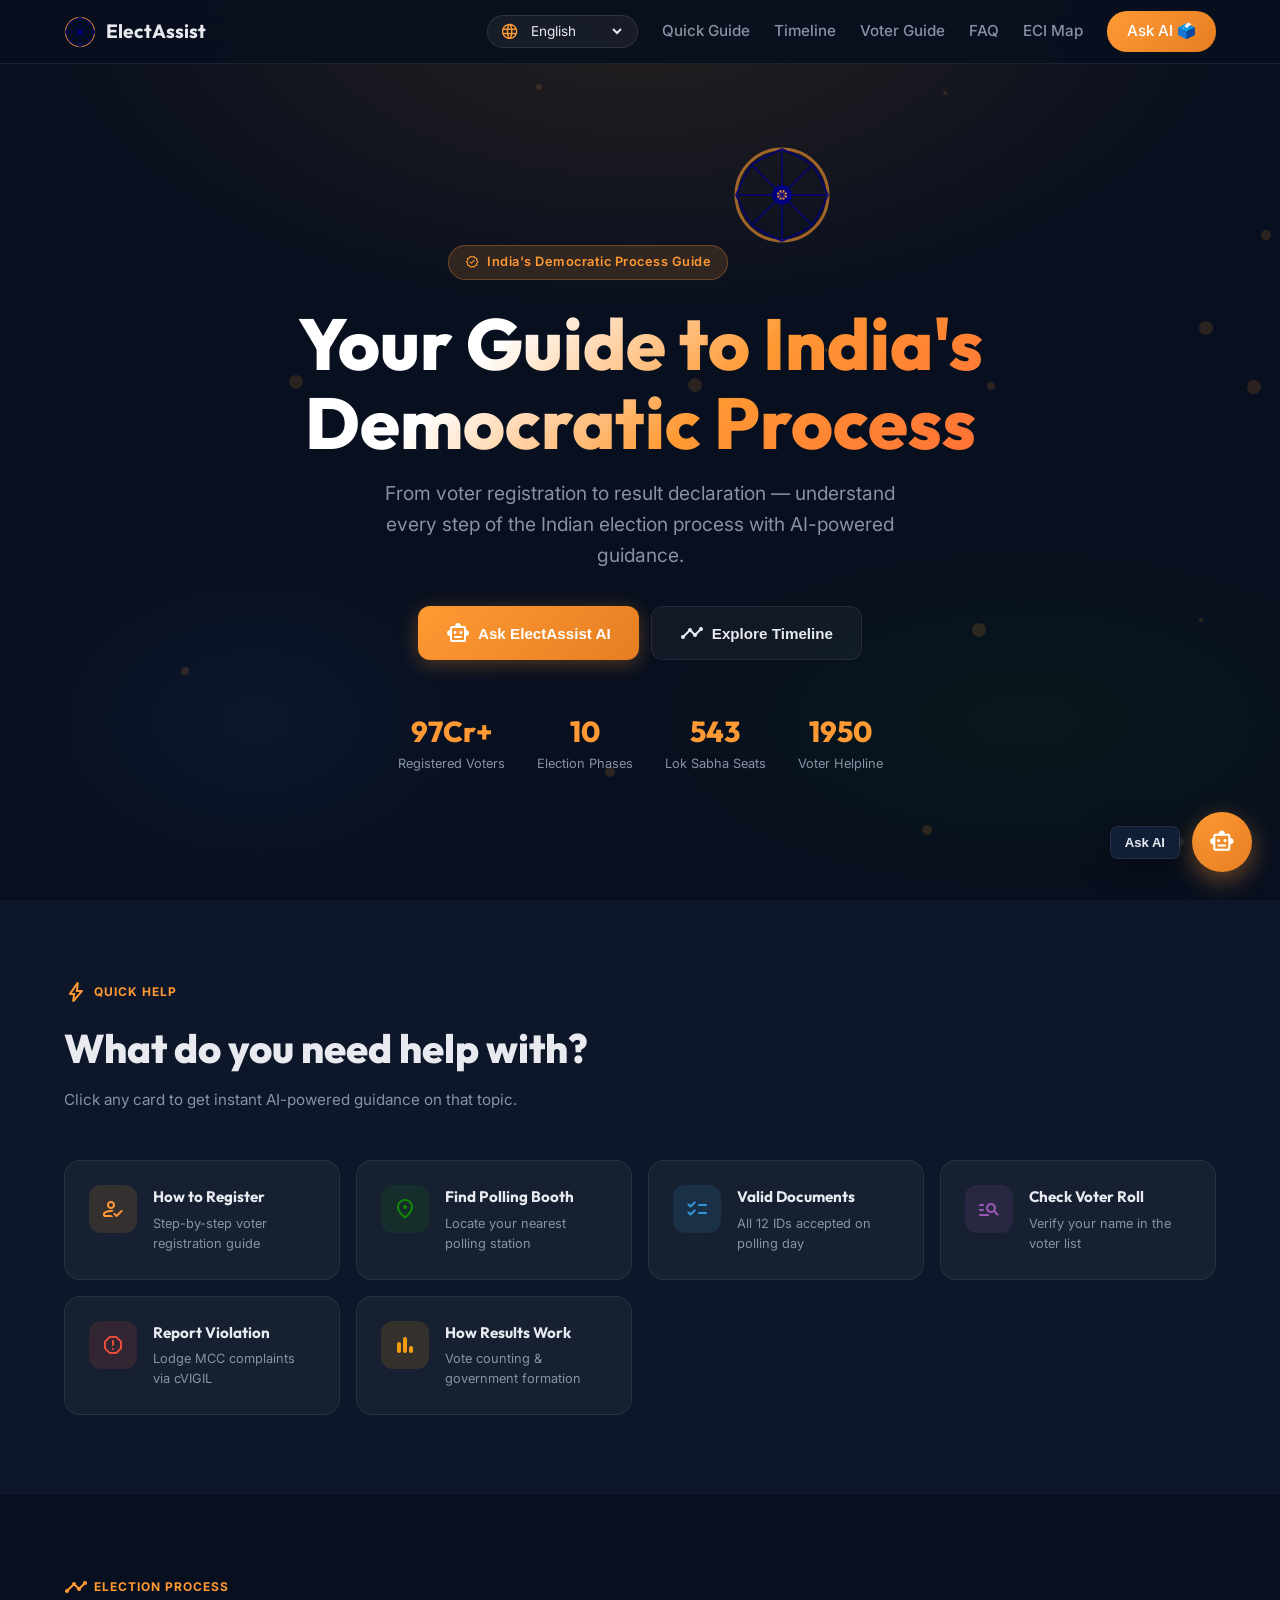
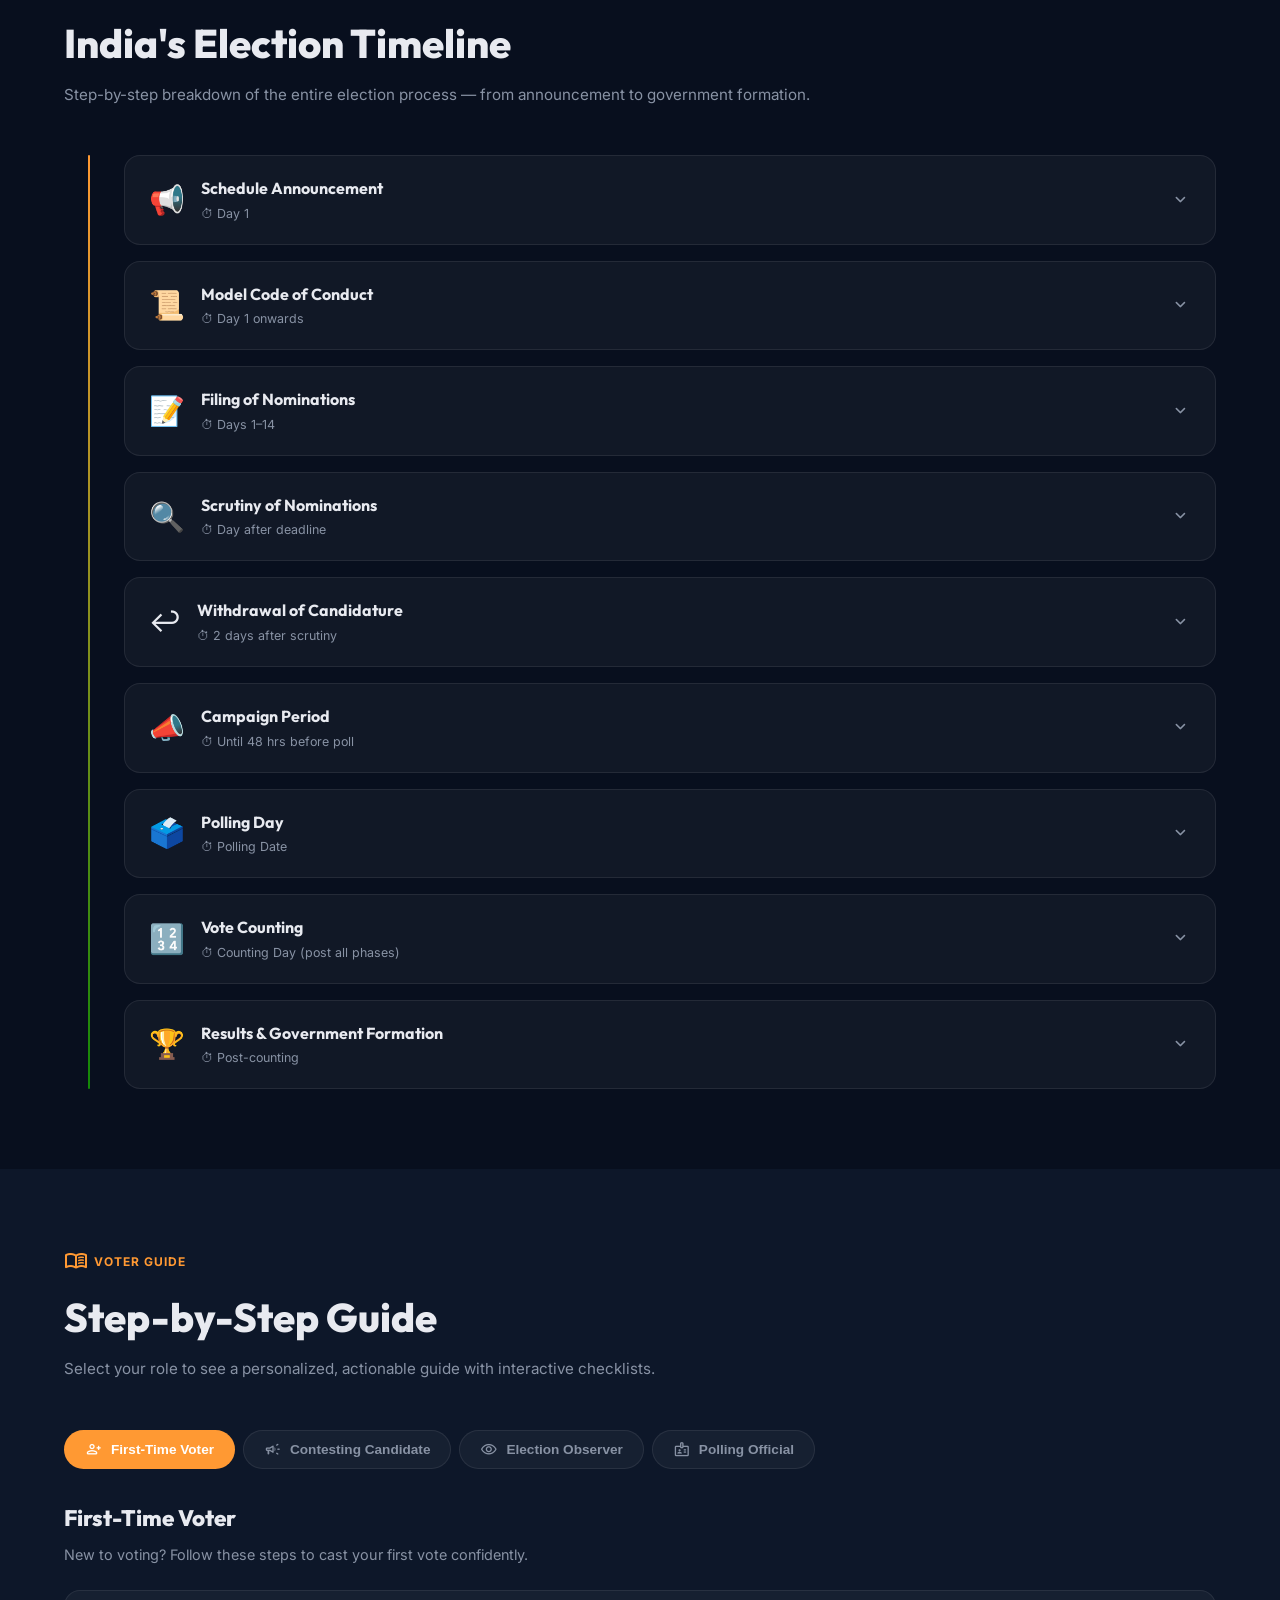
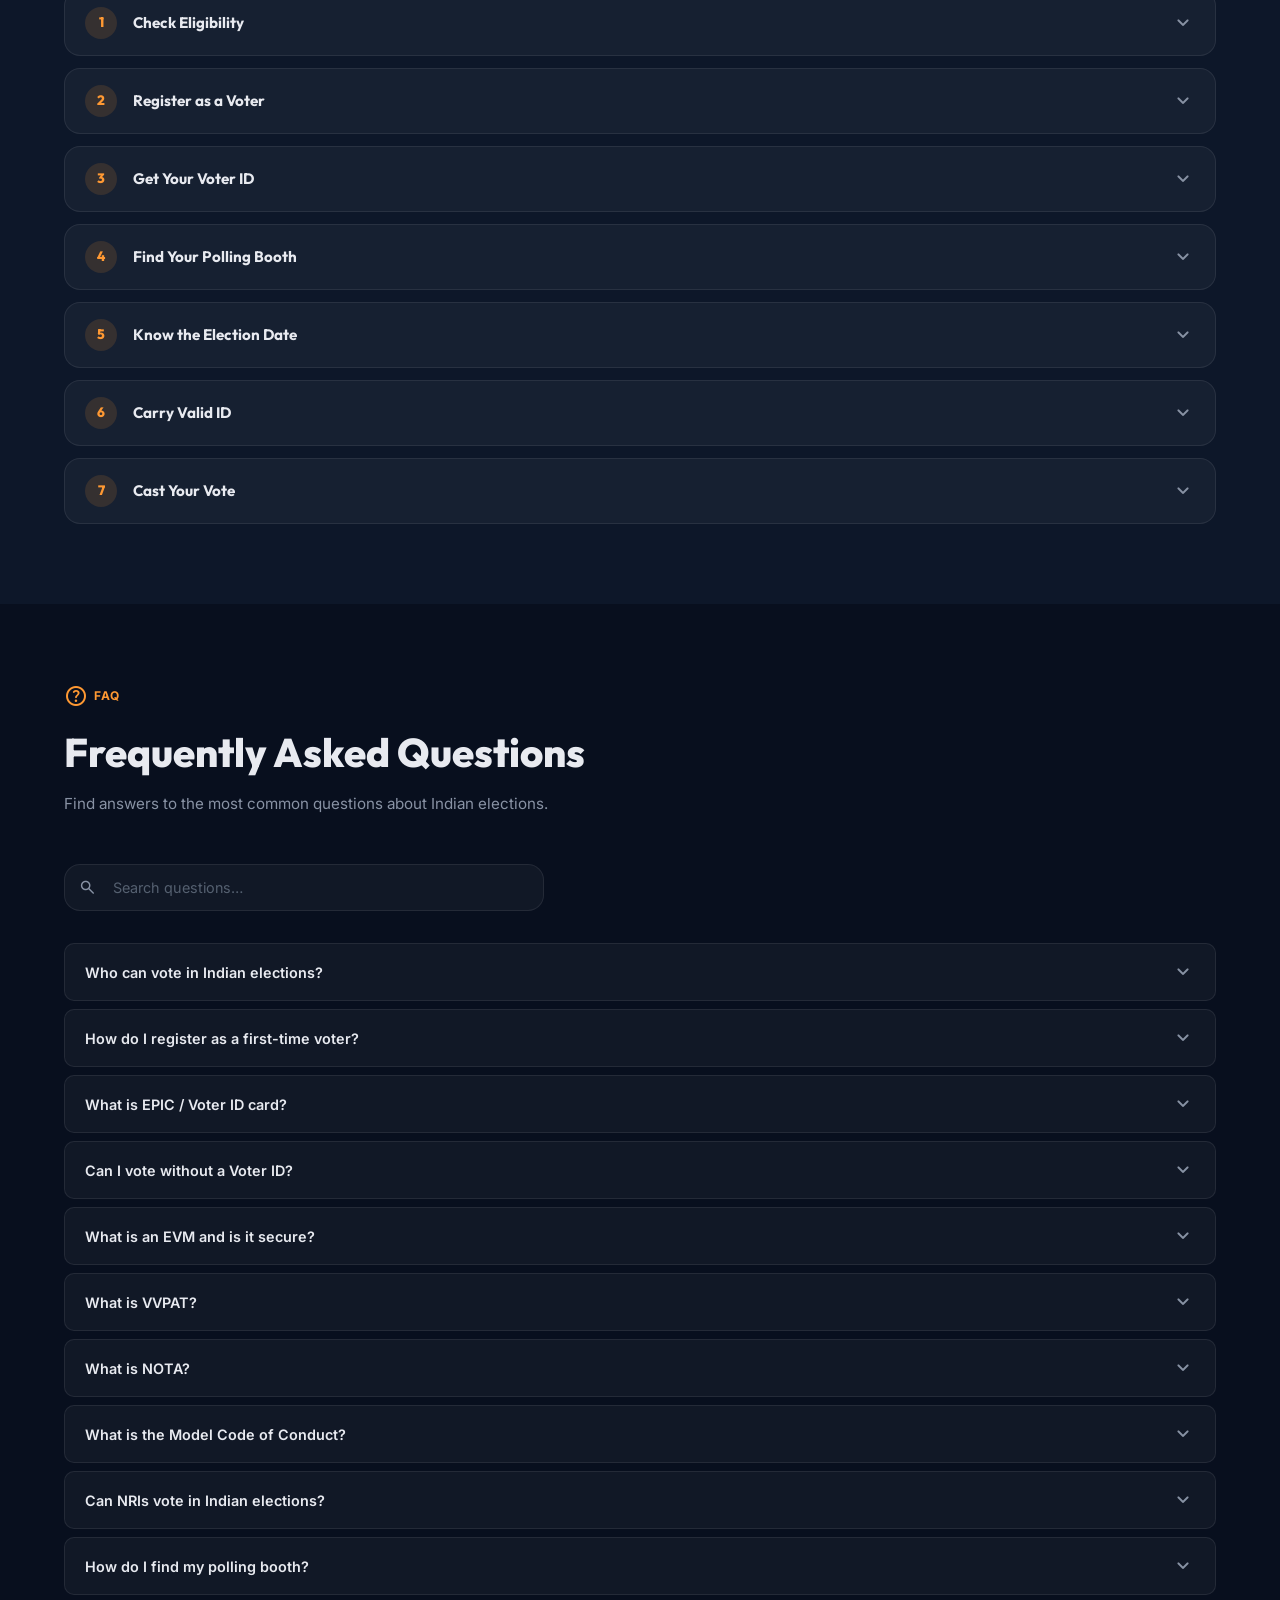
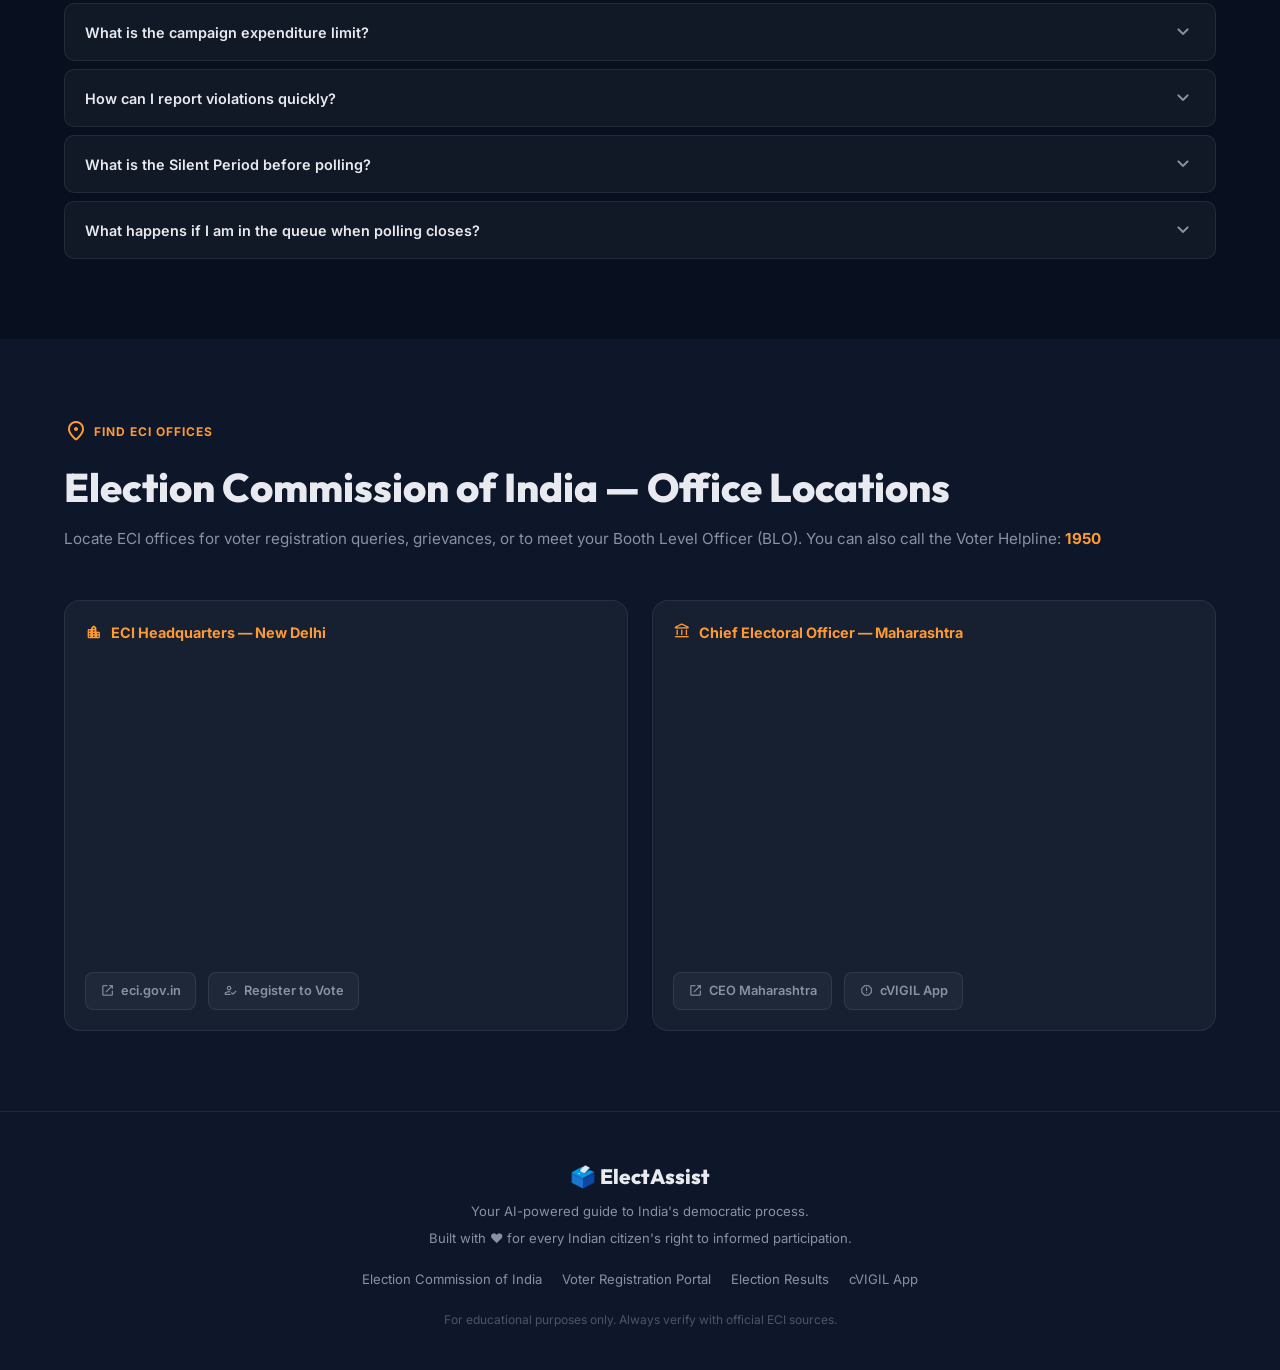
==== commit 8e96bc25: "Add cache-busting query parameter to stylesheet" ====
--- a/index.html
+++ b/index.html
@@ -65,7 +65,7 @@
   }
   </script>
 
-  <link rel="stylesheet" href="styles.css" />
+  <link rel="stylesheet" href="styles.css?v=13" />
 </head>
 <body>
 
--- a/styles.css
+++ b/styles.css
@@ -47,7 +47,7 @@
 ::-webkit-scrollbar-thumb { background: var(--glass-border); border-radius: 3px; }
 
 /* ── NAV ── */
-nav {
+body > nav  {
   position: fixed; top: 0; left: 0; right: 0; z-index: 100;
   display: flex; align-items: center; justify-content: space-between;
   padding: 0 5%; height: 64px;
@@ -723,11 +723,32 @@
 
 /* ── FOOTER ── */
 footer {
-  background:var(--bg2); border-top:1px solid var(--glass-border);
-  padding:40px 5%; text-align:center;
-}
-.footer-logo { font-family:'Outfit',sans-serif; font-size:1.3rem; font-weight:800; margin-bottom:8px; }
-footer p { color:var(--text-muted); font-size:0.82rem; margin-top:4px; }
-.footer-links { display:flex; gap:20px; justify-content:center; margin-top:16px; flex-wrap:wrap; }
-.footer-links a { font-size:0.82rem; color:var(--text-muted); transition:var(--transition); }
-.footer-links a:hover { color:var(--saffron); }
+  background: var(--bg2);
+  border-top: 1px solid var(--glass-border);
+  padding: 48px 5% 40px;
+  text-align: center;
+}
+.footer-logo {
+  font-family: 'Outfit', sans-serif;
+  font-size: 1.3rem;
+  font-weight: 800;
+  margin-bottom: 8px;
+}
+footer p {
+  color: var(--text-muted);
+  font-size: 0.82rem;
+  margin-top: 4px;
+}
+.footer-links {
+  display: flex;
+  gap: 20px;
+  justify-content: center;
+  margin-top: 20px;
+  flex-wrap: wrap;
+}
+.footer-links a {
+  font-size: 0.82rem;
+  color: var(--text-muted);
+  transition: var(--transition);
+}
+.footer-links a:hover { color: var(--saffron); }
